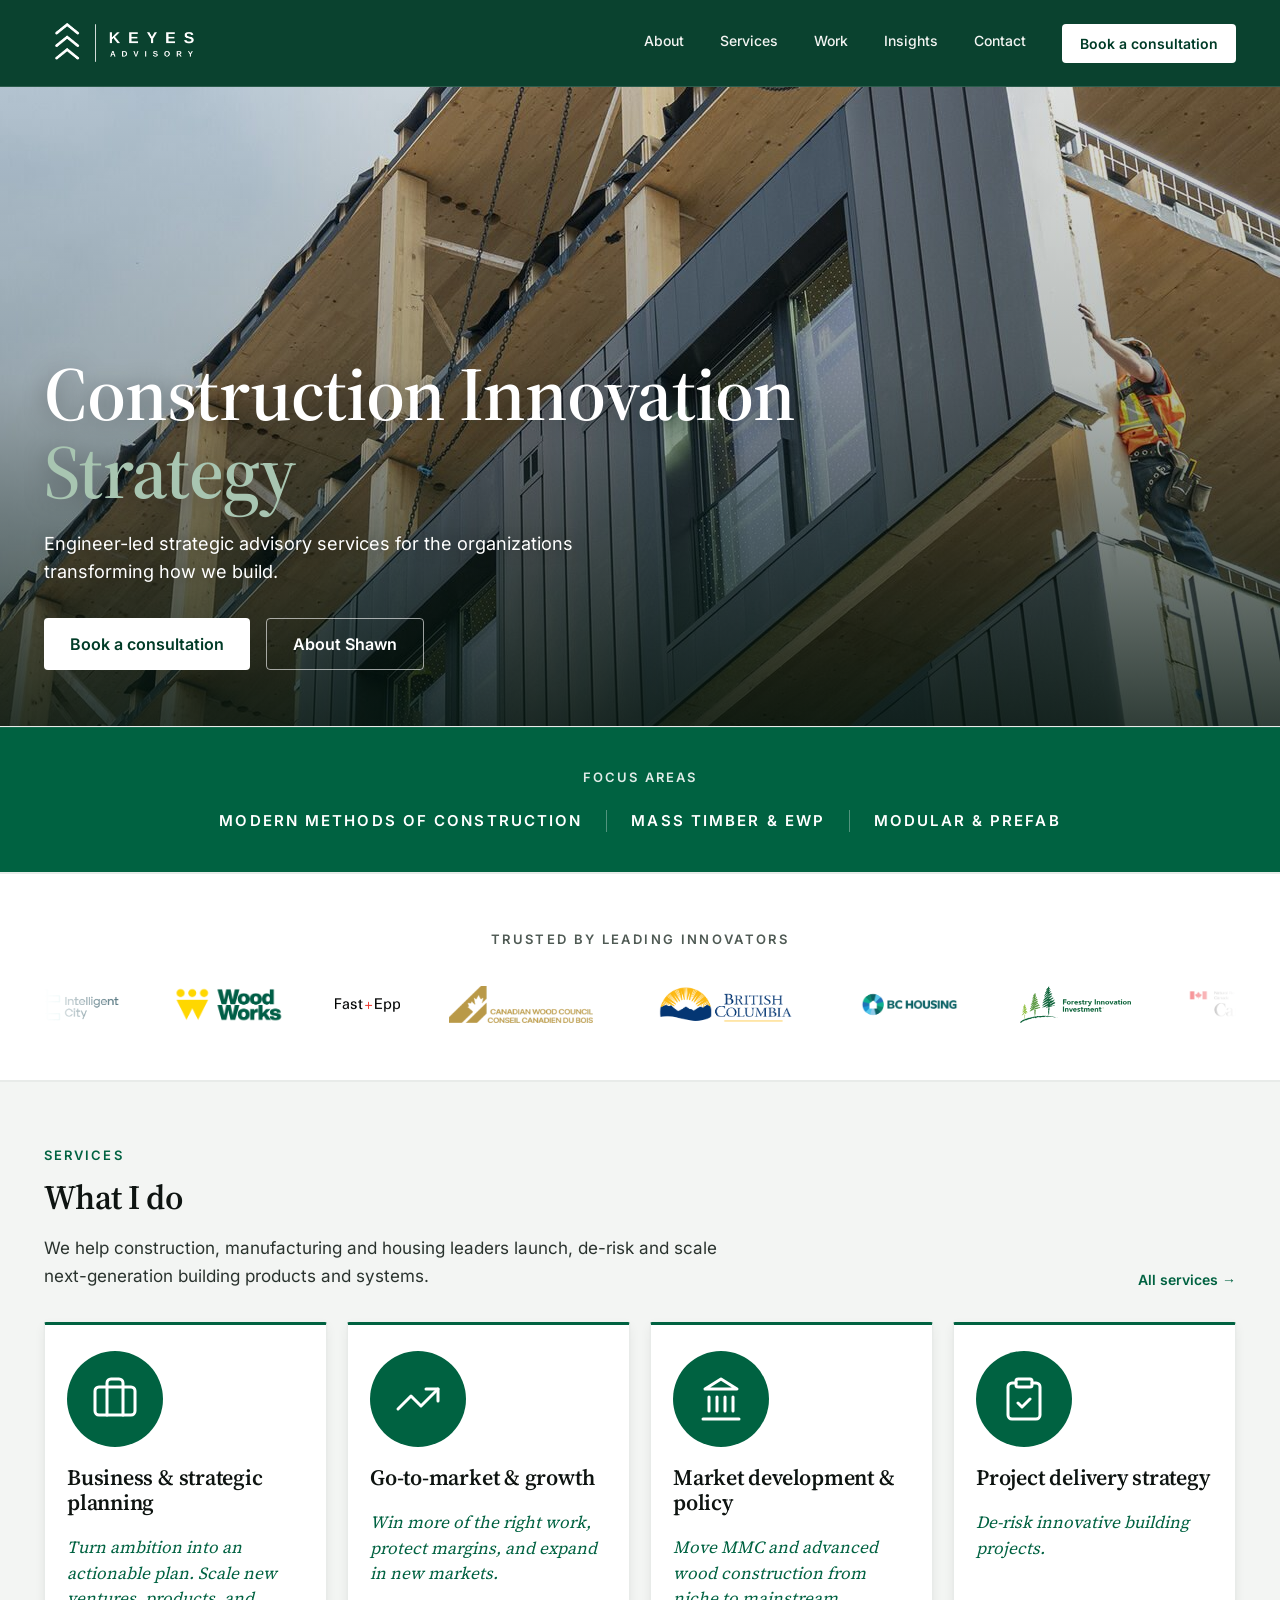
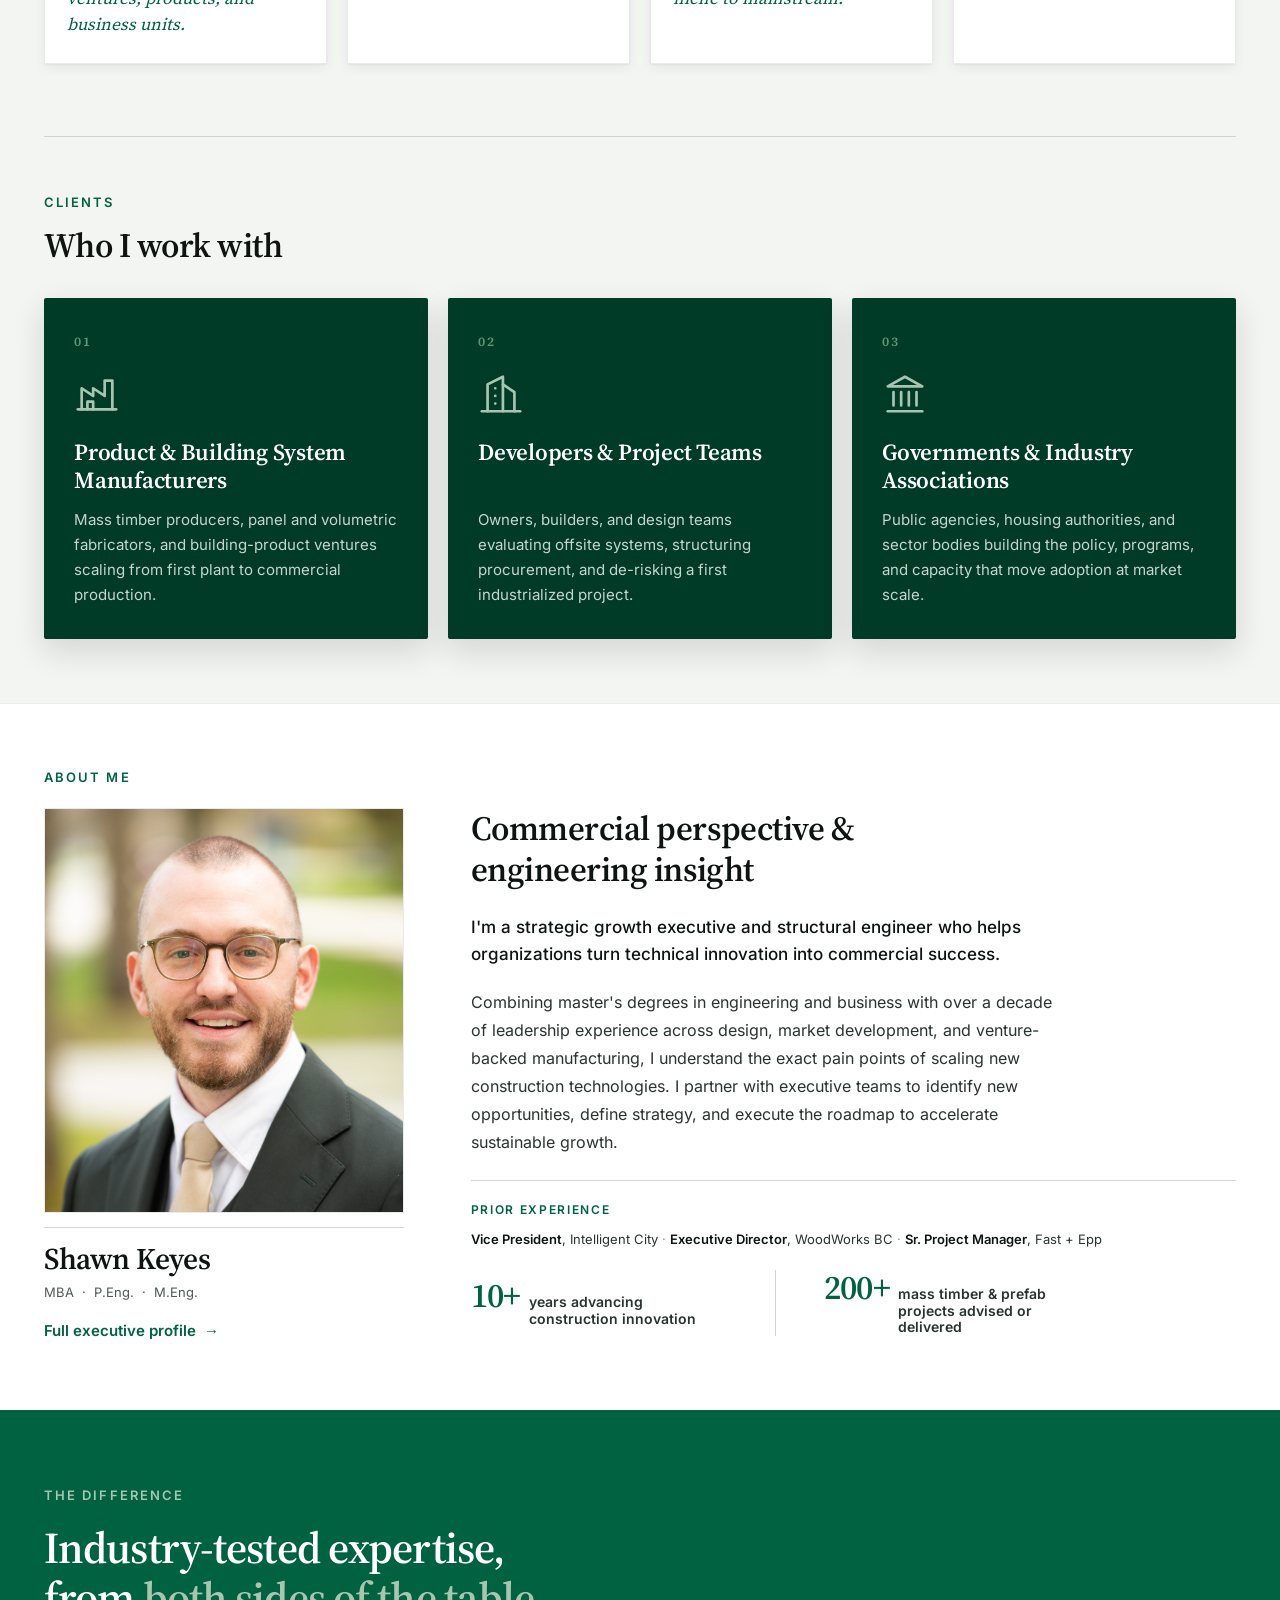
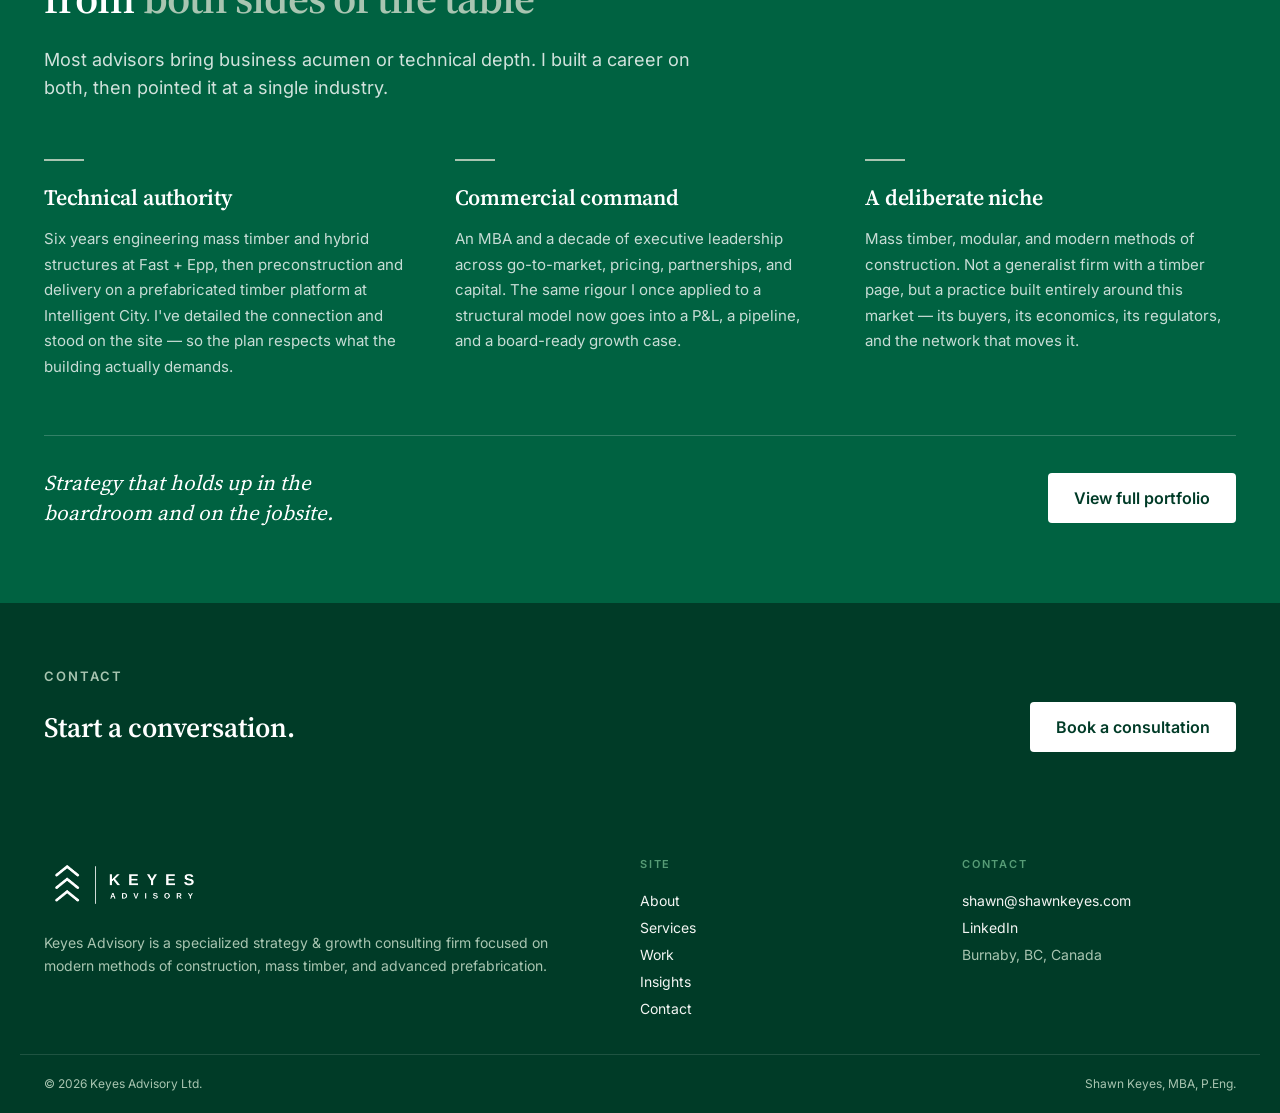
==== index.html @ 8bacc8fd "Rework site: new hero/services/edge sections, Insights, working forms Homepage - Hero: "Construction" ====
<!DOCTYPE html>
<html lang="en">
<head>
<meta charset="utf-8">
<title>Keyes Advisory</title>
<meta name="viewport" content="width=device-width, initial-scale=1">
<meta name="description" content="Engineer-led strategic advisory services for the organizations transforming how we build. Keyes Advisory specializes in modern methods of construction (MMC), mass timber, and modular &amp; prefab.">
<meta name="author" content="Shawn Keyes">
<meta name="keywords" content="Shawn Keyes, Keyes Advisory, construction innovation, mass timber, modern methods of construction, industrialized construction, prefabrication, engineer, commercial executive, chief commercial officer, consulting, go-to-market strategy">
<link rel="canonical" href="https://shawnkeyes.com/">
<meta name="robots" content="index,follow">
<meta name="theme-color" content="#003b27">
<meta property="og:type" content="website">
<meta property="og:site_name" content="Keyes Advisory">
<meta property="og:locale" content="en_CA">
<meta property="og:url" content="https://shawnkeyes.com/">
<meta property="og:title" content="Keyes Advisory — Construction Innovation Strategy">
<meta property="og:description" content="Engineer-led strategic advisory services for the organizations transforming how we build.">
<meta property="og:image" content="https://shawnkeyes.com/assets/og-cover.png">
<meta property="og:image:width" content="1200">
<meta property="og:image:height" content="630">
<meta property="og:image:alt" content="Keyes Advisory — Construction Innovation Strategy">
<meta name="twitter:card" content="summary_large_image">
<meta name="twitter:title" content="Keyes Advisory — Construction Innovation Strategy">
<meta name="twitter:description" content="Engineer-led strategic advisory services for the organizations transforming how we build.">
<meta name="twitter:image" content="https://shawnkeyes.com/assets/og-cover.png">
<link rel="icon" type="image/svg+xml" href="assets/favicon.svg">
<link rel="icon" type="image/png" href="assets/favicon-app-icon.png">
<link rel="apple-touch-icon" href="assets/favicon-app-icon.png">
<link rel="preload" href="assets/fonts/Inter-400.woff2" as="font" type="font/woff2" crossorigin>
<link rel="preload" href="assets/fonts/SourceSerif4-600.woff2" as="font" type="font/woff2" crossorigin>
<link rel="stylesheet" href="css/tokens.css">
<link rel="stylesheet" href="css/site.css">
<link rel="stylesheet" href="css/pages.css">
<script defer data-domain="shawnkeyes.com" src="https://plausible.io/js/script.js"></script>
<script type="application/ld+json">
{"@context":"https://schema.org","@graph":[{"@type":"WebSite","@id":"https://shawnkeyes.com/#website","url":"https://shawnkeyes.com/","name":"Keyes Advisory","alternateName":"Shawn Keyes — Keyes Advisory","inLanguage":"en-CA","publisher":{"@id":"https://shawnkeyes.com/#business"}},{"@type":"ProfessionalService","@id":"https://shawnkeyes.com/#business","name":"Keyes Advisory","legalName":"Keyes Advisory Ltd.","url":"https://shawnkeyes.com/","email":"shawn@shawnkeyes.com","telephone":"+1-604-834-8761","image":"https://shawnkeyes.com/assets/og-cover.png","logo":"https://shawnkeyes.com/assets/logo-horizontal.png","description":"Strategy and growth consulting for construction innovators, with a focus on modern methods of construction, mass timber, and advanced prefabrication.","slogan":"Construction Innovation Strategy","areaServed":["Canada","United States"],"knowsAbout":["Construction Innovation","Mass Timber","Modern Methods of Construction","Industrialized Construction","Prefabrication","Commercial Strategy","Go-to-Market Strategy","Market Development","Project Delivery Strategy"],"keywords":"construction innovation, mass timber, modern methods of construction, industrialized construction, prefabrication, engineer, commercial executive, chief commercial officer, consulting, strategy consulting","address":{"@type":"PostalAddress","addressLocality":"Burnaby","addressRegion":"BC","addressCountry":"CA"},"founder":{"@id":"https://shawnkeyes.com/#shawn-keyes"},"sameAs":["https://www.linkedin.com/in/shawn-keyes/"]},{"@type":"Person","@id":"https://shawnkeyes.com/#shawn-keyes","name":"Shawn Keyes","alternateName":"Shawn Keyes, P.Eng.","jobTitle":["Founder & Principal","Commercial Executive","Chief Commercial Officer","Structural Engineer","Strategy Consultant"],"honorificSuffix":"MBA, P.Eng.","description":"Shawn Keyes is a strategic growth executive, structural engineer, and consultant specializing in construction innovation, mass timber, modern methods of construction, industrialized construction, and prefabrication.","url":"https://shawnkeyes.com/about.html","image":"https://shawnkeyes.com/assets/og-cover.png","worksFor":{"@id":"https://shawnkeyes.com/#business"},"knowsAbout":["Construction Innovation","Mass Timber","Modern Methods of Construction","Industrialized Construction","Prefabrication","Commercial Strategy","Structural Engineering"],"alumniOf":[{"@type":"CollegeOrUniversity","name":"UBC Sauder School of Business"},{"@type":"CollegeOrUniversity","name":"Carleton University"},{"@type":"CollegeOrUniversity","name":"Western University"}],"sameAs":["https://www.linkedin.com/in/shawn-keyes/"]}]}
</script>
</head>
<body>

<header class="site-nav" data-theme="deep-forest" data-logo-size="large">
  <div class="site-nav__inner">
    <a class="site-nav__logo-link" href="/" aria-label="Keyes Advisory — home">
      <img class="site-nav__logo" src="assets/logo-horizontal-white.png" alt="Keyes Advisory" width="1400" height="440">
    </a>
    <button class="site-nav__toggle" type="button" aria-label="Open menu" aria-expanded="false" aria-controls="site-menu">
      <span></span><span></span><span></span>
    </button>
    <nav class="site-nav__links" id="site-menu" aria-label="Primary">
      <a class="site-nav__link" href="about.html">About</a>
      <a class="site-nav__link" href="services.html">Services</a>
      <a class="site-nav__link" href="portfolio.html">Work</a>
      <a class="site-nav__link" href="insights.html">Insights</a>
      <a class="site-nav__link" href="contact.html">Contact</a>
      <a class="site-nav__cta" href="mailto:shawn@shawnkeyes.com?subject=Intro%20call">Book a consultation</a>
    </nav>
  </div>
</header>

<main id="top">

  <!-- Hero -->
  <section class="img-hero img-hero--home" aria-label="Introduction">
    <img class="img-hero__img" src="assets/photos/p-halsa-lift.jpg" alt="Prefabricated mass timber panel craned into place at Hälsa, Toronto">
    <div class="img-hero__scrim"></div>
    <div class="img-hero__inner">
      <h1 class="img-hero__title">Construction Innovation <span class="accent">Strategy</span></h1>
      <p class="img-hero__lede home-hero__lede">Engineer-led strategic advisory services for the organizations transforming how we build.</p>
      <div class="img-hero__actions">
        <a class="btn btn--white" href="mailto:shawn@shawnkeyes.com?subject=Intro%20call">Book a consultation</a>
        <a class="btn btn--outline-light" href="about.html">About Shawn</a>
      </div>
    </div>
  </section>

  <!-- Focus areas -->
  <section class="focus" aria-label="Focus areas">
    <div class="focus__inner">
      <div class="focus__label">Focus Areas</div>
      <div class="focus__list">
        <span class="focus__item">Modern methods of construction</span>
        <span class="focus__item">Mass timber &amp; EWP</span>
        <span class="focus__item">Modular &amp; prefab</span>
      </div>
    </div>
  </section>

  <!-- Trusted by -->
  <section class="trusted">
    <div class="wrap" style="padding-top:56px;padding-bottom:56px;">
      <div class="trusted__label">Trusted by leading innovators</div>
      <div class="trusted-mask">
        <div class="trusted-track" id="trusted-track"></div>
      </div>
    </div>
  </section>

  <!-- Services -->
  <section id="services" class="svc-teaser section-bordered">
    <div class="wrap" style="padding-top:64px;padding-bottom:64px;">
      <div class="svc-head">
        <div style="flex:1 1 auto;">
          <span class="eyebrow">Services</span>
          <h2 class="svc-head__h2">What I do</h2>
          <p class="svc-head__lede">We help construction, manufacturing and housing leaders launch, de-risk and scale next-generation building products and systems.</p>
        </div>
        <a class="arrow-link" href="services.html" style="flex:0 0 auto;white-space:nowrap;">All services →</a>
      </div>
      <div class="svc-grid">
        <a class="svc-card" href="services.html">
          <div>
            <div class="svc-card__icon"><svg viewBox="0 0 24 24" fill="none" stroke="currentColor" stroke-width="1.5" stroke-linecap="round" stroke-linejoin="round"><path d="M16 20V4a2 2 0 0 0-2-2h-4a2 2 0 0 0-2 2v16"></path><rect width="20" height="14" x="2" y="6" rx="2"></rect></svg></div>
            <h3 class="svc-card__title">Business &amp; strategic planning</h3>
          </div>
          <p class="svc-card__tag">Turn ambition into an actionable plan. Scale new ventures, products, and business units.</p>
        </a>
        <a class="svc-card" href="services.html">
          <div>
            <div class="svc-card__icon"><svg viewBox="0 0 24 24" fill="none" stroke="currentColor" stroke-width="1.5" stroke-linecap="round" stroke-linejoin="round"><polyline points="22 7 13.5 15.5 8.5 10.5 2 17"></polyline><polyline points="16 7 22 7 22 13"></polyline></svg></div>
            <h3 class="svc-card__title">Go-to-market &amp; growth</h3>
          </div>
          <p class="svc-card__tag">Win more of the right work, protect margins, and expand in new markets.</p>
        </a>
        <a class="svc-card" href="services.html">
          <div>
            <div class="svc-card__icon"><svg viewBox="0 0 24 24" fill="none" stroke="currentColor" stroke-width="1.5" stroke-linecap="round" stroke-linejoin="round"><line x1="3" y1="22" x2="21" y2="22"></line><line x1="6" y1="18" x2="6" y2="11"></line><line x1="10" y1="18" x2="10" y2="11"></line><line x1="14" y1="18" x2="14" y2="11"></line><line x1="18" y1="18" x2="18" y2="11"></line><polygon points="12 2 20 7 4 7"></polygon></svg></div>
            <h3 class="svc-card__title">Market development &amp; policy</h3>
          </div>
          <p class="svc-card__tag">Move MMC and advanced wood construction from niche to mainstream.</p>
        </a>
        <a class="svc-card" href="services.html">
          <div>
            <div class="svc-card__icon"><svg viewBox="0 0 24 24" fill="none" stroke="currentColor" stroke-width="1.5" stroke-linecap="round" stroke-linejoin="round"><rect x="8" y="2" width="8" height="4" rx="1"></rect><path d="M16 4h2a2 2 0 0 1 2 2v14a2 2 0 0 1-2 2H6a2 2 0 0 1-2-2V6a2 2 0 0 1 2-2h2"></path><path d="m9 14 2 2 4-4"></path></svg></div>
            <h3 class="svc-card__title">Project delivery strategy</h3>
          </div>
          <p class="svc-card__tag">De-risk innovative building projects.</p>
        </a>
      </div>

      <!-- Who I work with -->
      <div class="audience">
        <div class="audience__head">
          <span class="eyebrow">Clients</span>
          <h2 class="svc-head__h2">Who I work with</h2>
        </div>
        <div class="audience__grid">
          <article class="aud-card">
            <span class="aud-card__num">01</span>
            <div class="aud-card__icon"><svg viewBox="0 0 24 24" fill="none" stroke="currentColor" stroke-width="1.4" stroke-linecap="round" stroke-linejoin="round"><path d="M2 20h20"></path><path d="M4 20V9l6 4V9l6 4V5h4v15"></path><path d="M7 20v-4h3v4"></path></svg></div>
            <h3 class="aud-card__title">Product &amp; Building System Manufacturers</h3>
            <p class="aud-card__body">Mass timber producers, panel and volumetric fabricators, and building-product ventures scaling from first plant to commercial production.</p>
          </article>
          <article class="aud-card">
            <span class="aud-card__num">02</span>
            <div class="aud-card__icon"><svg viewBox="0 0 24 24" fill="none" stroke="currentColor" stroke-width="1.4" stroke-linecap="round" stroke-linejoin="round"><path d="M2 21h20"></path><path d="M5 21V7l8-4v18"></path><path d="M19 21V11l-6-4"></path><path d="M9 9h.01M9 13h.01M9 17h.01"></path></svg></div>
            <h3 class="aud-card__title">Developers &amp; Project Teams</h3>
            <p class="aud-card__body">Owners, builders, and design teams evaluating offsite systems, structuring procurement, and de-risking a first industrialized project.</p>
          </article>
          <article class="aud-card">
            <span class="aud-card__num">03</span>
            <div class="aud-card__icon"><svg viewBox="0 0 24 24" fill="none" stroke="currentColor" stroke-width="1.4" stroke-linecap="round" stroke-linejoin="round"><path d="M3 21h18"></path><path d="m12 3 9 5H3l9-5Z"></path><path d="M6 11v7M10 11v7M14 11v7M18 11v7"></path></svg></div>
            <h3 class="aud-card__title">Governments &amp; Industry Associations</h3>
            <p class="aud-card__body">Public agencies, housing authorities, and sector bodies building the policy, programs, and capacity that move adoption at market scale.</p>
          </article>
        </div>
      </div>
    </div>
  </section>

  <!-- About me -->
  <section id="about" class="home-about">
    <div class="wrap" style="padding-top:64px;padding-bottom:64px;">
      <span class="eyebrow" style="margin-bottom:20px;">About me</span>
      <div class="home-about__grid">
        <div>
          <figure class="portrait-card">
            <img src="assets/photos/headshot.jpg" alt="Shawn Keyes, Founder and Principal of Keyes Advisory">
          </figure>
          <div class="portrait-meta">
            <div class="portrait-meta__name">Shawn Keyes</div>
            <div class="portrait-meta__creds">MBA &nbsp;·&nbsp; P.Eng. &nbsp;·&nbsp; M.Eng.</div>
          </div>
          <a class="link-underline link-underline--dsk" href="about.html">Full executive profile <span aria-hidden="true">→</span></a>
        </div>
        <div>
          <h3 class="home-about__h3">Commercial perspective &amp; engineering insight</h3>
          <p class="home-about__lead">I'm a strategic growth executive and structural engineer who helps organizations turn technical innovation into commercial success.</p>
          <p class="home-about__body">Combining master's degrees in engineering and business with over a decade of leadership experience across design, market development, and venture-backed manufacturing, I understand the exact pain points of scaling new construction technologies. I partner with executive teams to identify new opportunities, define strategy, and execute the roadmap to accelerate sustainable growth.</p>
          <div class="prior-exp">
            <span class="prior-exp__label">Prior experience</span>
            <span class="prior-exp__roles"><span class="role-item"><strong>Vice President</strong>, Intelligent City</span><span class="prior-exp__sep">&nbsp;·&nbsp;</span><span class="role-item"><strong>Executive Director</strong>, WoodWorks BC</span><span class="prior-exp__sep">&nbsp;·&nbsp;</span><span class="role-item"><strong>Sr. Project Manager</strong>, Fast + Epp</span></span>
          </div>
          <div class="stat-row">
            <div class="stat">
              <span class="stat__num">10+</span>
              <span class="stat__label">years advancing construction innovation</span>
            </div>
            <div class="stat stat--divided">
              <span class="stat__num">200+</span>
              <span class="stat__label">mass timber &amp; prefab projects advised or delivered</span>
            </div>
          </div>
        </div>
      </div>
      <a class="link-underline link-underline--mob" href="about.html">Full executive profile <span aria-hidden="true">→</span></a>
    </div>
  </section>

  <!-- The edge -->
  <section id="edge" class="edge" aria-label="Why Keyes Advisory">
    <div class="wrap" style="padding-top:76px;padding-bottom:76px;">
      <div class="edge__head">
        <span class="eyebrow eyebrow--onDark">The difference</span>
        <h2 class="edge__h2">Industry-tested expertise,<br>from <span class="accent">both sides of the table</span></h2>
        <p class="edge__lede">Most advisors bring business acumen or technical depth. I built a career on both, then pointed it at a single industry.</p>
      </div>
      <div class="edge__grid">
        <article class="edge-item">
          <span class="edge-item__rule" aria-hidden="true"></span>
          <h3 class="edge-item__title">Technical authority</h3>
          <p class="edge-item__body">Six years engineering mass timber and hybrid structures at Fast + Epp, then preconstruction and delivery on a prefabricated timber platform at Intelligent City. I've detailed the connection and stood on the site — so the plan respects what the building actually demands.</p>
        </article>
        <article class="edge-item">
          <span class="edge-item__rule" aria-hidden="true"></span>
          <h3 class="edge-item__title">Commercial command</h3>
          <p class="edge-item__body">An MBA and a decade of executive leadership across go-to-market, pricing, partnerships, and capital. The same rigour I once applied to a structural model now goes into a P&amp;L, a pipeline, and a board-ready growth case.</p>
        </article>
        <article class="edge-item">
          <span class="edge-item__rule" aria-hidden="true"></span>
          <h3 class="edge-item__title">A deliberate niche</h3>
          <p class="edge-item__body">Mass timber, modular, and modern methods of construction. Not a generalist firm with a timber page, but a practice built entirely around this market — its buyers, its economics, its regulators, and the network that moves it.</p>
        </article>
      </div>
      <div class="edge__foot">
        <p class="edge__kicker">Strategy that holds up in the boardroom and on the jobsite.</p>
        <a class="btn btn--white" href="portfolio.html">View full portfolio</a>
      </div>
    </div>
  </section>

  <!-- Contact CTA -->
  <section class="cta-band cta-band--deep" aria-label="Contact">
    <div class="cta-band__inner">
      <span class="cta-band__eyebrow">Contact</span>
      <div class="cta-band__row">
        <h2 class="cta-band__h2">Start a conversation.</h2>
        <div class="cta-band__actions">
          <a class="btn btn--white" href="mailto:shawn@shawnkeyes.com?subject=Intro%20call">Book a consultation</a>
        </div>
      </div>
    </div>
  </section>
</main>

<footer class="site-footer" data-theme="deep-forest">
  <div class="site-footer__main">
    <div>
      <img class="site-footer__logo" src="assets/logo-horizontal-white.png" alt="Keyes Advisory" width="1400" height="440">
      <p class="site-footer__blurb">Keyes Advisory is a specialized strategy &amp; growth consulting firm focused on modern methods of construction, mass timber, and advanced prefabrication.</p>
    </div>
    <div>
      <span class="site-footer__heading">Site</span>
      <ul class="site-footer__list">
        <li><a href="about.html">About</a></li>
        <li><a href="services.html">Services</a></li>
        <li><a href="portfolio.html">Work</a></li>
        <li><a href="insights.html">Insights</a></li>
        <li><a href="contact.html">Contact</a></li>
      </ul>
    </div>
    <div>
      <a class="site-footer__heading" href="contact.html">Contact</a>
      <ul class="site-footer__list">
        <li><a href="mailto:shawn@shawnkeyes.com">shawn@shawnkeyes.com</a></li>
        <li><a href="https://www.linkedin.com/in/shawn-keyes/" target="_blank" rel="noopener">LinkedIn</a></li>
        <li class="is-muted">Burnaby, BC, Canada</li>
      </ul>
    </div>
  </div>
  <div class="site-footer__bottom">
    <span>&copy; 2026 Keyes Advisory Ltd.</span>
    <span>Shawn Keyes, MBA, P.Eng.</span>
  </div>
</footer>

<script src="js/nav-toggle.js"></script>
<script src="js/home-marquee.js"></script>
</body>
</html>
---- css/tokens.css ----
/* ============================================================
   Keyes Advisory — design tokens
   Ported from the Claude Design export (_ds/colors_and_type.css).
   ============================================================ */

/* Self-hosted fonts — no third-party request, no render-blocking @import.
   Brand spec: Display = Sentinel (licensed), Body = Inter.
   Substitution: Sentinel -> Source Serif 4. Swap in licensed Sentinel for production. */
@font-face { font-family:'Inter'; font-style:normal; font-weight:400; font-display:swap; src:url('../assets/fonts/Inter-400.woff2') format('woff2'); }
@font-face { font-family:'Inter'; font-style:normal; font-weight:500; font-display:swap; src:url('../assets/fonts/Inter-500.woff2') format('woff2'); }
@font-face { font-family:'Inter'; font-style:normal; font-weight:600; font-display:swap; src:url('../assets/fonts/Inter-600.woff2') format('woff2'); }
@font-face { font-family:'Inter'; font-style:normal; font-weight:700; font-display:swap; src:url('../assets/fonts/Inter-700.woff2') format('woff2'); }
@font-face { font-family:'Source Serif 4'; font-style:normal; font-weight:400; font-display:swap; src:url('../assets/fonts/SourceSerif4-400.woff2') format('woff2'); }
@font-face { font-family:'Source Serif 4'; font-style:normal; font-weight:600; font-display:swap; src:url('../assets/fonts/SourceSerif4-600.woff2') format('woff2'); }

:root {
  /* Color — forest scale */
  --forest-900: #003b27;
  --forest-700: #006241;
  --forest-500: #146f4d;
  --forest-400: #569c76;
  --forest-300: #a8c5b1;
  --forest-200: #e6f0ea;
  --forest-100: #f3f5f3;

  /* Color — neutrals */
  --ink-900: #0e1411;
  --ink-700: #2a332e;
  --ink-500: #4f5a54;
  --ink-300: #8b958f;
  --ink-200: #cfd5d1;
  --ink-100: #e8ebe9;
  --paper: #ffffff;
  --paper-warm: #fbfaf6;

  /* Color — semantic */
  --fg-1: var(--ink-900);
  --fg-2: var(--ink-700);
  --fg-3: var(--ink-500);
  --bg-1: var(--paper);
  --bg-2: var(--paper-warm);

  /* Type — families
     Brand spec: Display = Sentinel (licensed), Body = Inter.
     Substitution: Sentinel -> Source Serif 4 (Google Fonts). Swap in the
     licensed Sentinel webfont for production if/when it's available. */
  --font-display: 'Source Serif 4', 'Sentinel', 'Georgia', 'Times New Roman', serif;
  --font-body: 'Inter', 'Helvetica Neue', 'Arial', system-ui, sans-serif;

  /* Motion */
  --dur-1: 160ms;
  --dur-3: 480ms;
  --ease: cubic-bezier(0.2, 0.7, 0.2, 1);

  /* Layout */
  --max-w: 1240px;
}

*, *::before, *::after { box-sizing: border-box; }

html { -webkit-font-smoothing: antialiased; text-rendering: optimizeLegibility; }

body {
  margin: 0;
  font-family: var(--font-body);
  font-size: 17px;
  line-height: 1.5;
  color: var(--fg-1);
  background: var(--paper-warm);
}

a { color: var(--forest-700); }
a:hover { color: var(--forest-900); }

@keyframes fadeUp {
  from { opacity: 0; transform: translateY(10px); }
  to { opacity: 1; transform: translateY(0); }
}
---- css/site.css ----
/* ============================================================
   Keyes Advisory — shared site chrome (nav + footer) and page styles
   ============================================================ */

/* ---------- Nav ---------- */
site-nav { display: block; }

.site-nav {
  position: sticky;
  top: 0;
  z-index: 50;
  background: var(--nav-bg);
  backdrop-filter: blur(8px);
  border-bottom: 1px solid var(--nav-border);
}

.site-nav__inner {
  max-width: var(--max-w);
  margin: 0 auto;
  padding: 14px 24px;
  display: flex;
  align-items: center;
  justify-content: space-between;
  gap: 24px;
}

.site-nav__logo-link { display: flex; align-items: center; text-decoration: none; }
.site-nav__logo { height: var(--nav-logo-h); width: auto; display: block; }

.site-nav__links { display: flex; align-items: center; gap: 36px; }

/* Hamburger toggle — hidden on desktop, shown on narrow viewports */
.site-nav__toggle {
  display: none;
  flex-direction: column;
  justify-content: center;
  gap: 5px;
  width: 44px;
  height: 44px;
  padding: 10px;
  background: transparent;
  border: 1px solid var(--nav-border);
  border-radius: 6px;
  cursor: pointer;
}
.site-nav__toggle span {
  display: block;
  height: 2px;
  width: 100%;
  background: var(--nav-link-active);
  transition: transform var(--dur-1) var(--ease), opacity var(--dur-1) var(--ease);
}
.site-nav__toggle[aria-expanded="true"] span:nth-child(1) { transform: translateY(7px) rotate(45deg); }
.site-nav__toggle[aria-expanded="true"] span:nth-child(2) { opacity: 0; }
.site-nav__toggle[aria-expanded="true"] span:nth-child(3) { transform: translateY(-7px) rotate(-45deg); }

.site-nav__link {
  font-family: var(--font-body);
  font-size: 14px;
  font-weight: 500;
  text-decoration: none;
  padding-bottom: 4px;
  border-bottom: 2px solid transparent;
  color: var(--nav-link-idle);
  transition: color var(--dur-1) var(--ease);
}
.site-nav__link:hover { color: var(--nav-hover); }
.site-nav__link--active {
  color: var(--nav-link-active);
  border-bottom-color: var(--nav-link-active);
}

.site-nav__cta {
  font-family: var(--font-body);
  font-size: 14px;
  font-weight: 600;
  text-decoration: none;
  white-space: nowrap;
  padding: 9px 18px;
  border-radius: 4px;
  color: var(--nav-btn-ink);
  background: var(--nav-btn-bg);
  transition: opacity var(--dur-1) var(--ease);
}
.site-nav__cta:hover { opacity: 0.88; }

@media (max-width: 860px) {
  .site-nav__toggle { display: flex; }
  .site-nav__links {
    display: none;
    position: absolute;
    left: 0;
    right: 0;
    top: 100%;
    flex-direction: column;
    align-items: stretch;
    gap: 0;
    padding: 8px 16px 16px;
    background: var(--nav-bg);
    backdrop-filter: blur(8px);
    border-bottom: 1px solid var(--nav-border);
  }
  .site-nav__links.is-open { display: flex; }
  .site-nav__link {
    padding: 12px 8px;
    border-bottom: 1px solid var(--nav-border);
  }
  .site-nav__link--active { border-bottom-color: var(--nav-border); }
  .site-nav__cta { margin-top: 14px; text-align: center; padding: 12px 18px; }
}

/* Theme variants */
.site-nav[data-theme="cream"] {
  --nav-bg: rgba(251, 250, 246, 0.94);
  --nav-border: var(--ink-100);
  --nav-link-idle: var(--ink-700);
  --nav-link-active: var(--forest-700);
  --nav-hover: var(--forest-700);
  --nav-btn-bg: var(--forest-700);
  --nav-btn-ink: #ffffff;
}
.site-nav[data-theme="mint"] {
  --nav-bg: rgba(230, 240, 234, 0.95);
  --nav-border: var(--forest-100);
  --nav-link-idle: var(--ink-700);
  --nav-link-active: var(--forest-700);
  --nav-hover: var(--forest-700);
  --nav-btn-bg: var(--forest-700);
  --nav-btn-ink: #ffffff;
}
.site-nav[data-theme="forest"] {
  --nav-bg: rgba(0, 98, 65, 0.96);
  --nav-border: rgba(255, 255, 255, 0.16);
  --nav-link-idle: var(--forest-100);
  --nav-link-active: #ffffff;
  --nav-hover: #ffffff;
  --nav-btn-bg: #ffffff;
  --nav-btn-ink: var(--forest-900);
}
.site-nav[data-theme="deep-forest"] {
  --nav-bg: rgba(0, 59, 39, 0.96);
  --nav-border: rgba(255, 255, 255, 0.14);
  --nav-link-idle: var(--forest-100);
  --nav-link-active: #ffffff;
  --nav-hover: #ffffff;
  --nav-btn-bg: #ffffff;
  --nav-btn-ink: var(--forest-900);
}

.site-nav[data-logo-size="small"] { --nav-logo-h: 38px; }
.site-nav[data-logo-size="medium"] { --nav-logo-h: 46px; }
.site-nav[data-logo-size="large"] { --nav-logo-h: 58px; }

/* ---------- Footer ---------- */
site-footer { display: block; }

.site-footer { background: var(--footer-bg); }

.site-footer__partners-wrap { max-width: var(--max-w); margin: 0 auto; padding: 56px 24px 0; }
.site-footer__partners-label {
  display: block;
  font-family: var(--font-body);
  font-size: 12px;
  font-weight: 600;
  letter-spacing: 0.16em;
  text-transform: uppercase;
  color: var(--footer-label);
  text-align: center;
  margin-bottom: 24px;
}
.site-footer__partners {
  display: flex;
  flex-wrap: wrap;
  justify-content: center;
  align-items: center;
  gap: 20px 32px;
  padding-bottom: 40px;
  border-bottom: 1px solid var(--footer-rule);
}
.site-footer__partner {
  background: #fff;
  border-radius: 4px;
  padding: 10px 18px;
  display: flex;
  align-items: center;
}
.site-footer__partner img { height: 24px; width: auto; max-width: 96px; object-fit: contain; display: block; }

.site-footer__main {
  max-width: var(--max-w);
  margin: 0 auto;
  padding: 40px 24px 32px;
  display: grid;
  grid-template-columns: 2fr 1fr 1fr;
  gap: 48px;
}
.site-footer__logo { height: 58px; width: auto; display: block; }
.site-footer__blurb {
  color: var(--footer-muted);
  font-family: var(--font-body);
  font-size: 14px;
  line-height: 1.6;
  margin-top: 18px;
  max-width: 58ch;
}
.site-footer__heading {
  display: block;
  font-family: var(--font-body);
  font-size: 11px;
  font-weight: 600;
  letter-spacing: 0.16em;
  text-transform: uppercase;
  color: var(--footer-label);
  text-decoration: none;
  margin-bottom: 14px;
}
.site-footer__list { list-style: none; margin: 0; padding: 0; }
.site-footer__list li { padding: 3px 0; font-size: 14px; }
.site-footer__list a { color: var(--footer-link); text-decoration: none; }
.site-footer__list li.is-muted { color: var(--footer-muted); }

.site-footer__bottom {
  max-width: var(--max-w);
  margin: 0 auto;
  padding: 20px 24px;
  border-top: 1px solid var(--footer-rule);
  display: flex;
  justify-content: space-between;
  gap: 24px;
  font-size: 12px;
  color: var(--footer-muted);
  flex-wrap: wrap;
}

.site-footer[data-theme="cream"] {
  --footer-bg: var(--paper-warm);
  --footer-label: var(--ink-500);
  --footer-link: var(--ink-700);
  --footer-muted: var(--ink-500);
  --footer-rule: var(--ink-200);
}
.site-footer[data-theme="mint"] {
  --footer-bg: var(--forest-200);
  --footer-label: var(--ink-500);
  --footer-link: var(--ink-700);
  --footer-muted: var(--ink-500);
  --footer-rule: var(--ink-200);
}
.site-footer[data-theme="forest"] {
  --footer-bg: var(--forest-700);
  --footer-label: var(--forest-400);
  --footer-link: var(--forest-100);
  --footer-muted: var(--forest-300);
  --footer-rule: rgba(255, 255, 255, 0.12);
}
.site-footer[data-theme="deep-forest"] {
  --footer-bg: var(--forest-900);
  --footer-label: var(--forest-400);
  --footer-link: var(--forest-100);
  --footer-muted: var(--forest-300);
  --footer-rule: rgba(255, 255, 255, 0.12);
}

@media (max-width: 760px) {
  .site-footer__main { grid-template-columns: 1fr; gap: 32px; }
}

/* ---------- Contact page ---------- */
.contact-hero {
  position: relative;
  height: 360px;
  display: flex;
  align-items: flex-end;
  background: var(--forest-900);
  overflow: hidden;
}
@media (max-width: 620px) { .contact-hero { height: 200px; } }
.contact-hero__img {
  position: absolute;
  inset: 0;
  width: 100%;
  height: 100%;
  object-fit: cover;
  object-position: center;
  display: block;
}
.contact-hero__overlay {
  position: absolute;
  inset: 0;
  background: linear-gradient(180deg, rgba(4, 20, 13, 0.15) 0%, rgba(4, 20, 13, 0.32) 45%, rgba(4, 20, 13, 0.82) 100%);
}
.contact-hero__inner {
  position: relative;
  max-width: var(--max-w);
  margin: 0 auto;
  width: 100%;
  padding: 0 24px 56px;
}
.contact-hero__title {
  font-family: var(--font-display);
  font-size: clamp(46px, 6.2vw, 76px);
  font-weight: 600;
  line-height: 1.06;
  letter-spacing: -0.015em;
  color: #fff;
  margin: 0;
  text-shadow: 0 2px 24px rgba(0, 0, 0, 0.35);
}

.contact-details {
  background: var(--forest-700);
  --c-ink: #ffffff;
  --c-sub: #e6f0ea;
  --c-rule: rgba(255, 255, 255, 0.25);
  --c-input-bg: rgba(255, 255, 255, 0.08);
  --c-btn-bg: #ffffff;
  --c-btn-ink: var(--forest-900);
}
.contact-details__inner {
  max-width: var(--max-w);
  margin: 0 auto;
  padding: 64px 24px 60px;
  animation: fadeUp var(--dur-3) var(--ease) both;
}
.contact-grid {
  display: grid;
  grid-template-columns: 5fr 7fr;
  gap: 64px;
  align-items: start;
}
@media (max-width: 800px) {
  .contact-grid { grid-template-columns: 1fr; gap: 40px; }
}

.contact-info__title {
  font-family: var(--font-display);
  font-size: clamp(40px, 4.8vw, 58px);
  font-weight: 600;
  letter-spacing: -0.01em;
  color: var(--c-ink);
  margin: 0 0 28px;
}
.contact-address {
  display: flex;
  flex-direction: column;
  gap: 6px;
  max-width: 360px;
  font-family: var(--font-body);
  font-size: 15px;
}
.contact-address__org { font-weight: 600; color: var(--c-ink); }
.contact-address__line { color: var(--c-sub); }
.contact-address__line--first { margin-top: 6px; }

.contact-social { display: flex; gap: 12px; margin-top: 22px; }
.contact-social__link {
  display: inline-flex;
  align-items: center;
  justify-content: center;
  width: 40px;
  height: 40px;
  border-radius: 50%;
  border: 1.5px solid var(--c-rule);
  color: var(--c-ink);
  transition: opacity var(--dur-1) var(--ease);
}
.contact-social__link:hover { opacity: 0.7; }

.contact-form__label {
  font-family: var(--font-body);
  font-size: 14px;
  font-weight: 600;
  color: var(--c-ink);
  margin-bottom: 8px;
}
.contact-form__row {
  display: grid;
  grid-template-columns: 1fr 1fr;
  gap: 20px;
  margin-bottom: 18px;
}
.contact-form__field { margin-bottom: 18px; }
.contact-form__field--message { margin-bottom: 20px; }
.contact-form__field label,
.contact-form__row label {
  display: block;
  font-family: var(--font-body);
  font-size: 13px;
  color: var(--c-sub);
  margin-bottom: 6px;
}
.contact-form__field label .req,
.contact-form__row label .req { opacity: 0.7; }

.contact-form input,
.contact-form textarea {
  width: 100%;
  box-sizing: border-box;
  background: var(--c-input-bg);
  border: 1px solid var(--c-rule);
  border-radius: 2px;
  padding: 10px 14px;
  font-family: var(--font-body);
  font-size: 15px;
  color: var(--c-ink);
}
.contact-form textarea { resize: vertical; line-height: 1.5; }
.contact-form input:focus,
.contact-form textarea:focus {
  outline: none;
  border-color: var(--c-ink);
}

.contact-form__submit {
  display: inline-flex;
  align-items: center;
  font-family: var(--font-body);
  font-size: 15px;
  font-weight: 600;
  color: var(--c-btn-ink);
  background: var(--c-btn-bg);
  border: none;
  padding: 13px 30px;
  border-radius: 2px;
  cursor: pointer;
  transition: opacity var(--dur-1) var(--ease);
}
.contact-form__submit:hover { opacity: 0.88; }

/* Honeypot field — off-screen for bots, invisible and unfocusable for people. */
.contact-form__hp {
  position: absolute !important;
  left: -9999px;
  width: 1px;
  height: 1px;
  opacity: 0;
  pointer-events: none;
}

/* Inline form feedback (contact + insights subscribe) */
.form-status {
  margin: 14px 0 0;
  font-family: var(--font-body);
  font-size: 14px;
  line-height: 1.5;
  min-height: 1.2em;
}
.form-status:empty { margin: 0; min-height: 0; }
.form-status[data-state="ok"] { color: var(--forest-200); font-weight: 600; }
.form-status[data-state="error"] { color: #ffd7c9; font-weight: 600; }
.contact-form__submit[disabled] { opacity: 0.6; cursor: progress; }
---- css/pages.css ----
/* ============================================================
   Keyes Advisory — page content styles (Home / About / Services / Portfolio)
   Builds on tokens.css; chrome (nav/footer/contact) lives in site.css.
   ============================================================ */

.wrap { max-width: var(--max-w); margin: 0 auto; padding: 0 24px; }

/* ---------- Shared type / helpers ---------- */
/* Eyebrow / section label — single unified spec across the site (13px). */
.eyebrow {
  display: block;
  font-family: var(--font-body);
  font-size: 13px;
  font-weight: 600;
  letter-spacing: 0.16em;
  text-transform: uppercase;
  color: var(--forest-700);
}
.eyebrow--sm { font-size: 13px; }
.rule-eyebrow { display: flex; align-items: center; gap: 16px; }
.rule-eyebrow::before {
  content: "";
  flex: 0 0 auto;
  width: 30px;
  height: 2px;
  background: var(--forest-700);
}
.rule-eyebrow span {
  font-family: var(--font-body);
  font-size: 13px;
  font-weight: 600;
  letter-spacing: 0.16em;
  text-transform: uppercase;
  color: var(--forest-700);
}

h1, h2, h3 { margin: 0; }
.display { font-family: var(--font-display); font-weight: 600; letter-spacing: -0.015em; }

/* ---------- Buttons ---------- */
.btn {
  display: inline-flex;
  align-items: center;
  font-family: var(--font-body);
  font-size: 16px;
  font-weight: 600;
  text-decoration: none;
  padding: 13px 26px;
  border-radius: 4px;
  transition: background var(--dur-1) var(--ease), opacity var(--dur-1) var(--ease);
  white-space: nowrap;
  cursor: pointer;
}
.btn--forest { color: #fff; background: var(--forest-700); border: none; }
.btn--forest:hover { background: var(--forest-900); color: #fff; }
.btn--white { color: var(--forest-900); background: #fff; border: none; }
.btn--white:hover { background: var(--forest-200); color: var(--forest-900); }
.btn--outline-dark { color: var(--ink-900); background: transparent; border: 1.5px solid var(--ink-900); opacity: 0.9; }
.btn--outline-dark:hover { opacity: 1; color: var(--ink-900); }
.btn--outline-light { color: #fff; background: transparent; border: 1.5px solid rgba(255,255,255,0.6); }
.btn--outline-light:hover { background: rgba(255,255,255,0.12); color: #fff; }
.arrow-link {
  display: inline-block;
  font-family: var(--font-body);
  font-weight: 600;
  font-size: 14px;
  text-decoration: none;
  color: var(--forest-700);
}
.arrow-link:hover { color: var(--forest-900); }

/* ---------- Image hero (full-bleed) ---------- */
.img-hero {
  position: relative;
  min-height: 640px;
  display: flex;
  align-items: flex-end;
  background: var(--forest-900);
  border-bottom: 1px solid var(--ink-100);
  overflow: hidden;
}
.img-hero__img { position: absolute; inset: 0; width: 100%; height: 100%; object-fit: cover; display: block; }
.img-hero__scrim {
  position: absolute; inset: 0;
  background: linear-gradient(180deg, rgba(4,20,13,0.12) 0%, rgba(4,20,13,0.28) 45%, rgba(4,20,13,0.82) 100%);
}
.img-hero__inner {
  position: relative;
  max-width: var(--max-w);
  margin: 0 auto;
  width: 100%;
  padding: 120px 24px 56px;
  animation: fadeUp 560ms var(--ease) both;
}
.img-hero__title {
  font-family: var(--font-display);
  font-size: clamp(46px, 6.2vw, 76px);
  font-weight: 600;
  line-height: 1.02;
  letter-spacing: -0.015em;
  color: #fff;
  margin: 0 0 14px;
  max-width: 22ch;
  text-shadow: 0 2px 24px rgba(0,0,0,0.35);
}
.img-hero__title .accent { color: var(--forest-300); }
.img-hero__lede {
  font-size: 18px;
  line-height: 1.55;
  color: #fff;
  max-width: 58ch;
  margin: 20px 0 0;
  text-shadow: 0 1px 16px rgba(0,0,0,0.4);
}
.img-hero__actions { display: flex; gap: 16px; margin-top: 32px; flex-wrap: wrap; }

/* ---------- Section scaffolding ---------- */
.section { padding: 64px 0; }
.section--tight { padding: 48px 0; }
.section--roomy { padding: 72px 0; }
.section--white { background: #fff; }
.section--cream { background: var(--paper-warm); }
.section--band { background: var(--forest-100); }
.section-bordered { border-top: 1px solid var(--ink-100); border-bottom: 1px solid var(--ink-100); }

/* ---------- Home hero (full-bleed shares .img-hero) ---------- */
.home-hero__lede { max-width: 52ch; }

/* ---------- Focus areas strip ---------- */
.focus {
  background: var(--forest-700);
  border-top: 1px solid rgba(255,255,255,0.08);
  border-bottom: 1px solid var(--ink-100);
}
.focus__inner { max-width: var(--max-w); margin: 0 auto; padding: 40px 24px; }
.focus__label {
  text-align: center;
  margin-bottom: 22px;
  font-family: var(--font-body);
  font-size: 13px;
  font-weight: 600;
  letter-spacing: 0.16em;
  text-transform: uppercase;
  color: #fff;
  opacity: 0.88;
}
.focus__list {
  display: flex;
  flex-wrap: wrap;
  align-items: center;
  justify-content: center;
  gap: 12px 0;
}
.focus__item {
  font-family: var(--font-body);
  font-size: 15px;
  font-weight: 600;
  letter-spacing: 0.14em;
  text-transform: uppercase;
  color: #fff;
  padding: 0 24px;
}
.focus__item + .focus__item { border-left: 1px solid rgba(255,255,255,0.32); }

/* ---------- Home About (editorial classic) ---------- */
.home-about { background: #fff; }
.home-about__grid {
  display: grid;
  grid-template-columns: 4fr 8fr;
  gap: 44px;
  align-items: start;
}
.portrait-card { margin: 0; max-width: 360px; border: 1px solid var(--ink-100); }
.portrait-card img { width: 100%; aspect-ratio: 4/4.5; object-fit: cover; object-position: center 12%; display: block; }
.portrait-meta { max-width: 360px; margin-top: 14px; padding-top: 14px; border-top: 1px solid var(--ink-200); }
.portrait-meta__name { font-family: var(--font-display); font-size: 30px; font-weight: 700; color: var(--ink-900); letter-spacing: -0.015em; line-height: 1.1; }
.portrait-meta__creds { font-size: 13px; color: var(--ink-500); margin-top: 8px; }
.home-about__h3 {
  font-family: var(--font-display);
  font-size: clamp(28px, 3.6vw, 34px);
  font-weight: 600;
  line-height: 1.2;
  letter-spacing: -0.015em;
  color: var(--ink-900);
  margin: 0 0 24px;
  max-width: 26ch;
}
/* Lead and body share the same pixel measure so their right edges line up
   (matching ch values would differ because the lead uses a larger font). */
.home-about__lead { font-family: var(--font-body); font-size: 17px; line-height: 1.6; font-weight: 500; color: var(--ink-900); margin: 0; max-width: 600px; }
.home-about__body { font-size: 16px; line-height: 1.75; color: var(--ink-700); margin: 20px 0 0; max-width: 600px; }
.prior-exp { margin-top: 24px; padding-top: 20px; border-top: 1px solid var(--ink-200); display: flex; flex-direction: column; align-items: flex-start; gap: 10px; }
.prior-exp__label { font-family: var(--font-body); font-size: 12px; font-weight: 600; letter-spacing: 0.14em; text-transform: uppercase; color: var(--forest-700); }
.prior-exp__roles { font-family: var(--font-body); font-size: 13px; line-height: 1.6; color: var(--ink-700); }
.prior-exp__roles strong { color: var(--ink-900); font-weight: 600; }
.prior-exp__sep { color: var(--ink-300); }
.stat-row { margin-top: 20px; display: flex; flex-wrap: wrap; align-items: center; gap: 14px 48px; }
.stat { display: flex; align-items: baseline; gap: 8px; }
.stat--divided { padding-left: 48px; border-left: 1px solid var(--ink-200); }
.stat__num { font-family: var(--font-display); font-size: 34px; font-weight: 700; letter-spacing: -0.02em; line-height: 1; color: var(--forest-700); }
.stat__label { font-family: var(--font-body); font-size: 14px; font-weight: 600; color: var(--ink-700); max-width: 22ch; line-height: 1.2; }
.link-underline {
  display: inline-flex; align-items: center; gap: 8px; max-width: 360px; margin-top: 18px;
  font-family: var(--font-body); font-weight: 600; font-size: 15px; text-decoration: none;
  color: var(--forest-700); border-bottom: 1.5px solid transparent; padding-bottom: 2px;
  transition: border-color var(--dur-1) var(--ease), gap var(--dur-1) var(--ease);
}
.link-underline:hover { border-bottom-color: var(--forest-700); gap: 12px; color: var(--forest-700); }

/* ---------- Services teaser (Home) + service cards ---------- */
.svc-teaser { background: var(--forest-100); }
.svc-head { display: flex; align-items: flex-end; justify-content: space-between; gap: 32px; flex-wrap: wrap; margin-bottom: 32px; }
.svc-head__h2 { font-family: var(--font-display); font-size: clamp(28px, 3.6vw, 34px); font-weight: 600; line-height: 1.2; letter-spacing: -0.015em; color: var(--ink-900); margin: 12px 0 0; max-width: 26ch; }
.svc-head__h2 .accent, .accent-forest { color: var(--forest-700); }
.svc-head__note { display: inline-flex; align-items: center; gap: 12px; margin-top: 16px; }
.svc-head__note .bar { width: 26px; height: 2px; background: var(--forest-700); flex: 0 0 auto; }
.svc-head__note em { font-family: var(--font-display); font-style: italic; font-size: 17px; line-height: 1.4; color: var(--forest-700); }
.svc-head__note em b { font-style: normal; font-weight: 700; }

.svc-grid { display: grid; grid-template-columns: repeat(4, 1fr); gap: 20px; align-items: stretch; }
.svc-card {
  position: relative;
  display: flex;
  flex-direction: column;
  text-decoration: none;
  background: #fff;
  border: 1px solid var(--ink-100);
  border-top: 3px solid var(--forest-700);
  border-radius: 2px;
  box-shadow: 0 4px 12px rgba(14,20,17,0.06), 0 1px 2px rgba(14,20,17,0.04);
  padding: 26px 22px;
  transition: box-shadow 260ms var(--ease), transform 260ms var(--ease);
}
.svc-card:hover { box-shadow: 0 14px 34px rgba(14,20,17,0.11), 0 3px 8px rgba(14,20,17,0.05); transform: translateY(-3px); }
.svc-card__icon {
  width: 96px; height: 96px; border-radius: 50%;
  background: var(--forest-700); color: #fff;
  display: flex; align-items: center; justify-content: center; margin-bottom: 18px;
}
.svc-card__icon svg { width: 50%; height: 50%; display: block; }
.svc-card__title { font-family: var(--font-display); font-size: 22px; font-weight: 600; letter-spacing: -0.01em; color: var(--ink-900); margin: 0; line-height: 1.15; }
.svc-card__tag { font-family: var(--font-display); font-style: italic; font-size: 17px; line-height: 1.5; color: var(--forest-700); margin: 20px 0 0; }

/* ---------- Services lede (Home) ---------- */
.svc-head__lede {
  font-size: 17px;
  line-height: 1.65;
  color: var(--ink-700);
  margin: 16px 0 0;
  max-width: 64ch;
}

/* ---------- Who I work with (Home) ---------- */
.audience { margin-top: 72px; padding-top: 56px; border-top: 1px solid var(--ink-200); }
.audience__head { margin-bottom: 32px; }
.audience__head .svc-head__h2 { margin-top: 12px; }
.audience__grid { display: grid; grid-template-columns: repeat(3, 1fr); gap: 20px; align-items: stretch; }
.aud-card {
  position: relative;
  display: flex;
  flex-direction: column;
  background: var(--forest-900);
  border-radius: 2px;
  padding: 34px 30px 32px;
  overflow: hidden;
  box-shadow: 0 12px 32px rgba(14,20,17,0.14);
  transition: transform 260ms var(--ease), box-shadow 260ms var(--ease);
}
.aud-card::after {
  content: "";
  position: absolute; left: 0; right: 0; top: 0; height: 3px;
  background: var(--forest-400);
  transform: scaleX(0); transform-origin: left;
  transition: transform 320ms var(--ease);
}
.aud-card:hover { transform: translateY(-4px); box-shadow: 0 22px 46px rgba(14,20,17,0.22); }
.aud-card:hover::after { transform: scaleX(1); }
.aud-card__num {
  font-family: var(--font-display);
  font-size: 13px; font-weight: 600; letter-spacing: 0.18em;
  color: var(--forest-400);
}
.aud-card__icon {
  width: 46px; height: 46px; margin: 20px 0 22px;
  color: var(--forest-300);
}
.aud-card__icon svg { width: 100%; height: 100%; display: block; }
.aud-card__title {
  font-family: var(--font-display);
  font-size: 23px; font-weight: 600; line-height: 1.2; letter-spacing: -0.01em;
  color: #fff; margin: 0 0 14px;
}
.aud-card__body {
  font-size: 15px; line-height: 1.65;
  color: rgba(255,255,255,0.78);
  margin: auto 0 0;
}

/* ---------- The edge (Home) ---------- */
.edge { background: var(--forest-700); }
.eyebrow--onDark { color: var(--forest-300); }
.edge__head { max-width: 780px; }
.edge__h2 {
  font-family: var(--font-display);
  font-size: clamp(30px, 4.2vw, 44px);
  font-weight: 600; line-height: 1.14; letter-spacing: -0.02em;
  color: #fff; margin: 18px 0 0;
}
.edge__h2 .accent { color: var(--forest-300); }
.edge__lede {
  font-size: 18px; line-height: 1.6;
  color: rgba(255,255,255,0.82);
  margin: 22px 0 0; max-width: 62ch;
}
.edge__grid {
  display: grid; grid-template-columns: repeat(3, 1fr);
  gap: 40px; margin-top: 56px;
}
.edge-item__rule { display: block; width: 40px; height: 2px; background: var(--forest-300); margin-bottom: 20px; }
.edge-item__title {
  font-family: var(--font-display);
  font-size: 22px; font-weight: 600; letter-spacing: -0.01em;
  color: #fff; margin: 0 0 12px;
}
.edge-item__body { font-size: 15px; line-height: 1.7; color: rgba(255,255,255,0.78); margin: 0; }
.edge__foot {
  margin-top: 56px; padding-top: 32px;
  border-top: 1px solid rgba(255,255,255,0.2);
  display: flex; align-items: center; justify-content: space-between;
  gap: 24px; flex-wrap: wrap;
}
.edge__kicker {
  font-family: var(--font-display); font-style: italic;
  font-size: 21px; line-height: 1.4; color: #fff;
  margin: 0; max-width: 34ch;
}

/* ---------- Selected work marquee (Home) ---------- */
.work { }
.work-head { display: flex; align-items: flex-end; justify-content: space-between; gap: 32px; flex-wrap: wrap; margin-bottom: 36px; }
.work-head__h2 { font-family: var(--font-display); font-size: clamp(28px, 3.6vw, 34px); font-weight: 600; line-height: 1.2; letter-spacing: -0.015em; color: var(--ink-900); margin: 16px 0 0; max-width: 26ch; }
.marquee-mask {
  overflow: hidden;
  -webkit-mask-image: linear-gradient(90deg, transparent 0, #000 5%, #000 95%, transparent 100%);
  mask-image: linear-gradient(90deg, transparent 0, #000 5%, #000 95%, transparent 100%);
}
/* Selected-work strip: paused by default, scrolls only while hovered, at a calm
   pace matched to the "Trusted by" logo marquee. */
.marquee-track { display: flex; width: max-content; gap: 24px; animation: logoMarquee 72s linear infinite; animation-play-state: paused; }
.marquee-mask:hover .marquee-track { animation-play-state: running; }
/* Touch devices have no hover: turn the strip into a finger-swipeable row that
   only moves when the user scrolls it, rather than auto-animating. */
@media (hover: none) {
  .marquee-mask {
    overflow-x: auto;
    -webkit-overflow-scrolling: touch;
    scroll-snap-type: x mandatory;
    scroll-padding-left: 24px;
    -webkit-mask-image: none;
    mask-image: none;
  }
  .marquee-track { animation: none; }
  .work-card { scroll-snap-align: start; }
}
.work-card { text-decoration: none; display: block; flex: 0 0 300px; }
.work-card figure { margin: 0; overflow: hidden; border-radius: 2px; }
.work-card img { width: 100%; aspect-ratio: 4/3; object-fit: cover; display: block; }
.work-card__meta { font-family: var(--font-body); font-size: 11px; font-weight: 600; letter-spacing: 0.08em; text-transform: uppercase; color: var(--ink-500); margin-top: 14px; }
.work-card__title { color: var(--ink-900); font-size: 18px; font-family: var(--font-display); font-weight: 600; margin-top: 6px; }

/* ---------- Trusted by marquee ---------- */
.trusted { background: #fff; border-top: 1px solid var(--ink-100); border-bottom: 1px solid var(--ink-100); }
.trusted__label { text-align: center; font-family: var(--font-body); font-size: 13px; font-weight: 600; letter-spacing: 0.18em; text-transform: uppercase; color: var(--ink-500); margin-bottom: 36px; }
.trusted-mask {
  overflow: hidden;
  -webkit-mask-image: linear-gradient(90deg, transparent 0, #000 8%, #000 92%, transparent 100%);
  mask-image: linear-gradient(90deg, transparent 0, #000 8%, #000 92%, transparent 100%);
}
.trusted-track { display: flex; width: max-content; align-items: center; gap: 56px; animation: logoMarquee 34s linear infinite; }
.trusted-track span { display: flex; align-items: center; flex: 0 0 auto; }
.trusted-track img { height: 38px; width: auto; max-width: 150px; object-fit: contain; display: block; }

/* ---------- Contact CTA band ---------- */
.cta-band { background: var(--forest-700); }
.cta-band--deep { background: var(--forest-900); }
.cta-band__inner { max-width: var(--max-w); margin: 0 auto; padding: 64px 24px; }
.cta-band__eyebrow { display: block; margin-bottom: 16px; font-family: var(--font-body); font-size: 13px; font-weight: 600; letter-spacing: 0.16em; text-transform: uppercase; color: var(--forest-300); }
.cta-band__row { display: flex; align-items: center; justify-content: space-between; gap: 24px; flex-wrap: wrap; }
.cta-band__h2 { font-family: var(--font-display); font-size: 28px; font-weight: 600; color: #fff; margin: 0; max-width: 22ch; flex: 1 1 260px; }
.cta-band__actions { display: flex; gap: 16px; flex: 0 0 auto; justify-content: flex-end; }

/* ---------- Expertise (Services) ---------- */
.expertise { background: #fff; border-bottom: 1px solid var(--ink-100); }
.expertise__head { max-width: 860px; }
.expertise__h2 {
  font-family: var(--font-display);
  font-size: clamp(30px, 4.2vw, 44px);
  font-weight: 600; line-height: 1.14; letter-spacing: -0.02em;
  color: var(--ink-900); margin: 0;
}
.expertise__lede {
  font-size: 18px; line-height: 1.7; color: var(--ink-700);
  margin: 24px 0 0; max-width: 70ch;
}
.expertise__grid {
  display: grid; grid-template-columns: repeat(2, 1fr);
  gap: 0; margin-top: 56px;
  border-top: 1px solid var(--ink-200);
}
.exp-card {
  padding: 34px 40px 34px 0;
  border-bottom: 1px solid var(--ink-200);
}
.exp-card:nth-child(odd) { border-right: 1px solid var(--ink-200); padding-right: 44px; }
.exp-card:nth-child(even) { padding-left: 44px; }
.exp-card__icon { width: 40px; height: 40px; color: var(--forest-700); margin-bottom: 18px; }
.exp-card__icon svg { width: 100%; height: 100%; display: block; }
.exp-card__title {
  font-family: var(--font-display);
  font-size: 23px; font-weight: 600; letter-spacing: -0.01em;
  color: var(--ink-900); margin: 0 0 12px;
}
.exp-card__body { font-size: 16px; line-height: 1.7; color: var(--ink-700); margin: 0; max-width: 48ch; }

/* ============================================================
   Services page
   ============================================================ */
.svc-detail-grid { display: grid; grid-template-columns: repeat(2, 1fr); gap: 28px; align-items: stretch; }
.svc-detail-card {
  position: relative; display: flex; flex-direction: column;
  background: #fff; border: 1px solid var(--ink-100); border-top: 3px solid var(--forest-700);
  border-radius: 2px; box-shadow: 0 4px 12px rgba(14,20,17,0.06), 0 1px 2px rgba(14,20,17,0.04);
  padding: 44px; transition: box-shadow 260ms var(--ease), transform 260ms var(--ease);
}
.svc-detail-card:hover { box-shadow: 0 14px 34px rgba(14,20,17,0.11), 0 3px 8px rgba(14,20,17,0.05); transform: translateY(-3px); }
.svc-detail-card__head { display: flex; align-items: center; gap: 18px; margin-bottom: 22px; }
.svc-detail-card__icon { flex: 0 0 auto; width: 80px; height: 80px; border-radius: 50%; background: var(--forest-700); color: #fff; display: flex; align-items: center; justify-content: center; }
.svc-detail-card__title { font-family: var(--font-display); font-size: clamp(24px, 3vw, 26px); font-weight: 600; letter-spacing: -0.01em; color: var(--ink-900); margin: 0; }
.svc-detail-card__tag { font-family: var(--font-display); font-style: italic; font-size: 20px; line-height: 1.5; color: var(--forest-700); margin: 0 0 22px; max-width: 46ch; }
.svc-bullets { list-style: none; margin: auto 0 0; padding: 20px 0 0; border-top: 1px solid var(--ink-100); }
.svc-bullets li { position: relative; padding-left: 22px; font-size: 17px; line-height: 1.8; color: var(--ink-700); }
.svc-bullets li::before { content: ""; position: absolute; left: 0; top: 0.7em; width: 6px; height: 6px; border-radius: 50%; background: var(--forest-400); }

.engage-grid { display: grid; grid-template-columns: repeat(2, 1fr); gap: 28px; align-items: stretch; }
.engage-card { display: flex; flex-direction: column; border-radius: 2px; padding: 44px; transition: box-shadow 260ms var(--ease), transform 260ms var(--ease); }
.engage-card:hover { transform: translateY(-3px); }
.engage-card--dark { background: var(--forest-900); border-top: 3px solid var(--forest-300); box-shadow: 0 12px 32px rgba(14,20,17,0.16); }
.engage-card--dark:hover { box-shadow: 0 20px 44px rgba(14,20,17,0.24); }
.engage-card--mint { background: var(--forest-200); border: 1px solid var(--forest-300); border-top: 3px solid var(--forest-700); box-shadow: 0 4px 12px rgba(14,20,17,0.06), 0 1px 2px rgba(14,20,17,0.04); }
.engage-card--mint:hover { box-shadow: 0 14px 34px rgba(14,20,17,0.11), 0 3px 8px rgba(14,20,17,0.05); }
.engage-pill { display: inline-flex; align-self: flex-start; font-family: var(--font-body); font-size: 11px; font-weight: 700; letter-spacing: 0.12em; text-transform: uppercase; padding: 6px 12px; border-radius: 100px; margin-bottom: 24px; }
.engage-pill--onDark { color: var(--forest-900); background: var(--forest-200); }
.engage-pill--onMint { color: var(--forest-700); background: #fff; }
.engage-card__title { font-family: var(--font-display); font-size: 26px; font-weight: 600; letter-spacing: -0.01em; margin: 0 0 16px; line-height: 1.15; }
.engage-card--dark .engage-card__title { color: #fff; }
.engage-card--mint .engage-card__title { color: var(--ink-900); }
.engage-card__body { font-size: 17px; line-height: 1.7; margin: 0; }
.engage-card--dark .engage-card__body { color: rgba(255,255,255,0.85); }
.engage-card--mint .engage-card__body { color: var(--ink-700); }

/* ============================================================
   About page
   ============================================================ */
.bio { background: var(--forest-100); border-bottom: 1px solid var(--ink-100); }
.bio__grid { display: grid; grid-template-columns: 4fr 8fr; gap: 56px; align-items: start; padding: 72px 24px 64px; max-width: var(--max-w); margin: 0 auto; }
.bio__aside { position: sticky; top: 88px; }
.bio__portrait { margin: 0; }
.bio__portrait img { border-radius: 2px; width: 100%; aspect-ratio: 4/5; object-fit: cover; object-position: center 15%; display: block; }
.bio__name { font-family: var(--font-display); font-size: 34px; font-weight: 600; line-height: 1.1; letter-spacing: -0.015em; color: var(--ink-900); margin: 20px 0 0; }
.bio__meta { margin-top: 14px; padding-top: 16px; border-top: 1px solid var(--ink-200); }
.bio__creds { font-family: var(--font-body); font-size: 13px; font-weight: 500; color: var(--ink-700); opacity: 0.85; }
.bio__role { font-family: var(--font-body); font-size: 14px; font-weight: 600; color: var(--forest-700); margin-top: 4px; }
.bio__social { display: flex; gap: 12px; margin-top: 18px; }
.bio__social a { display: inline-flex; align-items: center; justify-content: center; width: 40px; height: 40px; border-radius: 50%; background: var(--forest-700); color: #fff; transition: background var(--dur-1) var(--ease); }
.bio__social a:hover { background: var(--forest-900); }
.bio__body p { font-size: 17px; line-height: 1.6; color: var(--ink-700); max-width: 60ch; }
.bio__body p + p { margin-top: 16px; font-size: 16px; line-height: 1.65; }

.career__grid { display: grid; grid-template-columns: 1fr 600px; gap: 48px; align-items: start; }
.acc { border-top: 1px solid var(--ink-200); }
.acc__item { border-bottom: 1px solid var(--ink-200); }
.acc__btn {
  display: flex; align-items: center; justify-content: space-between; gap: 16px; width: 100%;
  background: transparent; border: none; padding: 20px 0; cursor: pointer; text-align: left; font: inherit;
}
.acc__head { display: grid; grid-template-columns: 1fr auto; gap: 8px 20px; align-items: baseline; flex: 1 1 auto; min-width: 0; }
.acc__org { display: block; font-family: var(--font-display); font-size: 19px; font-weight: 600; color: var(--ink-900); }
.acc__role { display: block; font-family: var(--font-body); font-size: 13px; font-weight: 600; line-height: 1.4; color: var(--forest-700); margin-top: 5px; }
.acc__role--dual { font-weight: 500; color: var(--ink-500); margin-top: 2px; }
.acc__role--dual::before { content: "+ "; color: var(--forest-400); font-weight: 700; }
.acc__dates { font-family: var(--font-body); font-size: 13px; font-weight: 600; color: var(--forest-700); }
.acc__sign { flex: 0 0 auto; font-size: 22px; line-height: 1; color: var(--forest-700); width: 20px; text-align: center; }
.acc__panel { padding: 0 0 26px; }
.acc__item:not(.is-open) .acc__panel { display: none; }
.acc__item:not(.is-open) .acc__sign-minus { display: none; }
.acc__item.is-open .acc__sign-plus { display: none; }
.acc__summary { font-family: var(--font-display); font-style: italic; font-size: 16px; line-height: 1.55; color: var(--ink-700); margin: 0 0 14px; max-width: 70ch; }
.acc__bullets { list-style: none; margin: 0; padding: 0; display: flex; flex-direction: column; gap: 10px; }
.acc__bullets li { position: relative; padding-left: 18px; font-size: 16px; line-height: 1.6; color: var(--ink-700); }
.acc__bullets li::before { content: ""; position: absolute; left: 0; top: 0.6em; width: 5px; height: 5px; border-radius: 50%; background: var(--forest-400); }
.career__photo { width: 100%; aspect-ratio: 4/3; border-radius: 2px; overflow: hidden; }
.career__photo img { width: 100%; height: 100%; object-fit: cover; display: block; }

.creds { border-top: 1px solid var(--ink-100); border-bottom: 1px solid var(--ink-100); }
.creds__grid { display: grid; grid-template-columns: 1fr 1.3fr; gap: 48px; padding: 64px 24px; max-width: var(--max-w); margin: 0 auto; }
.creds__col { display: flex; flex-direction: column; gap: 32px; }
.creds h4 { font-family: var(--font-body); font-size: 11px; font-weight: 600; letter-spacing: 0.16em; text-transform: uppercase; color: var(--forest-700); margin: 0 0 14px; }
.creds ul { list-style: none; margin: 0; padding: 0; }
.creds li { font-size: 14px; color: var(--ink-700); padding: 7px 0; border-bottom: 1px solid var(--ink-200); }
.creds li.board-row { display: grid; grid-template-columns: 1fr auto; gap: 16px; align-items: baseline; padding: 9px 0; }
.creds li.board-row .dates { font-size: 13px; color: var(--ink-500); white-space: nowrap; }

.media__h2 { font-family: var(--font-display); font-size: clamp(28px, 3.6vw, 34px); font-weight: 600; line-height: 1.2; letter-spacing: -0.015em; color: var(--ink-900); margin: 0 0 40px; }
.media__photos { display: grid; grid-template-columns: repeat(3, 1fr); gap: 20px; margin-bottom: 48px; }
.media__photos img, .media__photos .slot { width: 100%; aspect-ratio: 3/2; object-fit: cover; border-radius: 2px; display: block; }
.media__lists { display: grid; grid-template-columns: 3fr 2fr; gap: 56px; }
.media h4 { font-family: var(--font-body); font-size: 11px; font-weight: 600; letter-spacing: 0.16em; text-transform: uppercase; color: var(--forest-700); margin: 0 0 14px; }
.media h4.mt { margin-top: 32px; }
.media ul { list-style: none; margin: 0; padding: 0; }
.talks li { font-size: 14px; color: var(--ink-900); padding: 10px 0; border-bottom: 1px solid var(--ink-100); }
.talks li .org { display: block; font-size: 12px; color: var(--ink-500); margin-bottom: 2px; }
.talk-link { display: inline-flex; align-items: center; gap: 8px; color: var(--ink-900); text-decoration: none; font-weight: 500; }
.talk-link:hover { color: var(--forest-700); }
.talk-link:hover .talk-link__play { background: var(--forest-700); transform: scale(1.08); }
.talk-link__play { display: inline-flex; align-items: center; justify-content: center; flex: 0 0 auto; width: 20px; height: 20px; border-radius: 50%; background: var(--forest-400); color: #fff; padding-left: 2px; transition: background var(--dur-1) var(--ease), transform var(--dur-1) var(--ease); }
.sr-only { position: absolute; width: 1px; height: 1px; padding: 0; margin: -1px; overflow: hidden; clip: rect(0,0,0,0); white-space: nowrap; border: 0; }
.linklist li { padding: 11px 0; border-bottom: 1px solid var(--ink-100); }
.linklist li .pub { font-size: 12px; color: var(--ink-500); margin-bottom: 3px; }
.linklist li a { font-size: 14px; line-height: 1.45; color: var(--ink-900); text-decoration: none; }
.linklist li a:hover { color: var(--forest-700); }

/* ============================================================
   Portfolio page
   ============================================================ */
.pf-hero__intro { margin-top: 32px; display: grid; grid-template-columns: repeat(auto-fit, minmax(280px, 1fr)); gap: 20px 56px; align-items: start; max-width: 1000px; }
.pf-hero__intro p { font-family: var(--font-body); font-size: 17px; line-height: 1.55; color: rgba(255,255,255,0.88); margin: 0; max-width: 56ch; text-shadow: 0 1px 12px rgba(0,0,0,0.3); }
.pf-hero__intro p em { font-style: normal; color: #fff; font-weight: 600; }
.pf-hero__rows { display: flex; flex-direction: column; }
.pf-hero__row { display: flex; align-items: center; gap: 24px; padding: 10px 0; }
.pf-hero__row .k { font-family: var(--font-body); font-size: 12px; font-weight: 700; letter-spacing: 0.08em; text-transform: uppercase; color: rgba(255,255,255,0.6); width: 220px; white-space: nowrap; flex: 0 0 auto; }
.pf-hero__row .v { font-family: var(--font-body); font-size: 13px; font-weight: 500; color: rgba(255,255,255,0.6); flex: 0 0 auto; }

.pf-section__h2 { font-family: var(--font-display); font-size: clamp(28px, 3.6vw, 34px); font-weight: 600; line-height: 1.15; letter-spacing: -0.015em; color: var(--ink-900); margin: 0 0 48px; }
.pf-grid { display: grid; grid-template-columns: repeat(auto-fill, minmax(360px, 1fr)); gap: 64px 48px; }
.pf-grid--more { margin-top: 64px; animation: fadeUp 480ms var(--ease) both; }
/* Project tiles flip on hover to reveal the description. Titles stay put
   underneath so the grid is still scannable (and indexable) unflipped. */
.pf-flip {
  position: relative;
  aspect-ratio: 3/2;
  perspective: 1400px;
  border-radius: 2px;
  outline: none;
}
.pf-flip__inner {
  position: relative;
  width: 100%;
  height: 100%;
  transform-style: preserve-3d;
  transition: transform 640ms var(--ease);
}
.pf-flip:hover .pf-flip__inner,
.pf-flip:focus-visible .pf-flip__inner,
.pf-flip:focus-within .pf-flip__inner { transform: rotateY(180deg); }

.pf-flip__face {
  position: absolute;
  inset: 0;
  backface-visibility: hidden;
  -webkit-backface-visibility: hidden;
  border-radius: 2px;
  overflow: hidden;
}
.pf-flip__face--front { margin: 0; }
.pf-flip__face--front img { width: 100%; height: 100%; aspect-ratio: auto; object-fit: cover; display: block; }
/* Hover affordance: a quiet corner marker on the unflipped face. */
.pf-flip__face--front::after {
  content: "+";
  position: absolute; right: 12px; bottom: 12px;
  width: 28px; height: 28px;
  display: flex; align-items: center; justify-content: center;
  font-family: var(--font-body); font-size: 17px; font-weight: 500; line-height: 1;
  color: #fff; background: rgba(0,59,39,0.82);
  border-radius: 50%;
  transition: opacity var(--dur-1) var(--ease);
}
.pf-flip:hover .pf-flip__face--front::after { opacity: 0; }

.pf-flip__face--back {
  transform: rotateY(180deg);
  background: var(--forest-900);
  display: flex;
  flex-direction: column;
  justify-content: center;
  padding: 28px 30px;
  overflow-y: auto;
}
.pf-flip__face--back .pf-card__body {
  margin: 0;
  color: rgba(255,255,255,0.9);
  font-size: 15px;
  line-height: 1.65;
}
.pf-flip:focus-visible { box-shadow: 0 0 0 3px var(--forest-400); }
.arrow-link--onDark { color: var(--forest-300); margin-top: 14px; }
.arrow-link--onDark:hover { color: #fff; }

/* No hover (touch): never hide the copy behind a gesture that doesn't exist.
   The card falls back to the original stacked image-then-text layout. */
@media (hover: none) {
  .pf-flip { aspect-ratio: auto; perspective: none; }
  .pf-flip__inner { transform: none !important; transform-style: flat; }
  .pf-flip__face { position: static; backface-visibility: visible; transform: none; }
  .pf-flip__face--front img { aspect-ratio: 3/2; }
  .pf-flip__face--front::after { display: none; }
  .pf-flip__face--back {
    background: transparent;
    padding: 0;
    margin-top: 12px;
    display: block;
  }
  .pf-flip__face--back .pf-card__body { color: var(--ink-700); }
  .arrow-link--onDark { color: var(--forest-700); display: inline-block; }
  .arrow-link--onDark:hover { color: var(--forest-900); }
}
@media (prefers-reduced-motion: reduce) {
  .pf-flip__inner { transition-duration: 1ms; }
}

.pf-card figure { margin: 0; }
.pf-card img { width: 100%; aspect-ratio: 3/2; object-fit: cover; border-radius: 2px; display: block; }
.pf-card__meta { font-family: var(--font-body); font-size: 12px; font-weight: 600; letter-spacing: 0.08em; text-transform: uppercase; color: var(--forest-700); margin-top: 24px; }
.pf-card__meta .role { text-transform: none; letter-spacing: 0.01em; font-weight: 500; color: var(--ink-500); }
.pf-card__title { font-family: var(--font-display); font-size: 22px; font-weight: 600; color: var(--ink-900); margin-top: 8px; }
.pf-card__city { font-family: var(--font-body); font-size: 13px; font-weight: 500; color: var(--ink-500); margin-top: 6px; }
.pf-card__body { font-size: 15px; line-height: 1.65; color: var(--ink-700); }
.pf-more-wrap { margin-top: 48px; display: flex; justify-content: center; }
.pf-more-btn {
  display: inline-flex; align-items: center; gap: 14px;
  font-family: var(--font-body); font-size: 14px; font-weight: 600; letter-spacing: 0.08em; text-transform: uppercase;
  color: var(--forest-700); background: transparent; border: 1.5px solid var(--forest-700); border-radius: 999px;
  padding: 14px 34px; cursor: pointer;
  transition: background 240ms var(--ease), color 240ms var(--ease), transform 240ms var(--ease), box-shadow 240ms var(--ease);
}
.pf-more-btn:hover { background: var(--forest-700); color: #fff; transform: translateY(-3px); box-shadow: 0 12px 28px rgba(0,98,65,0.28); }
.pf-more-btn .chev { display: inline-flex; font-size: 17px; line-height: 1; animation: chevBob 1.5s ease-in-out infinite; }
.is-hidden { display: none; }

@keyframes logoMarquee { from { transform: translateX(0); } to { transform: translateX(-50%); } }
@keyframes chevBob { 0%, 100% { transform: translateY(0); } 50% { transform: translateY(3px); } }

/* ---------- Responsive ---------- */
/* Home "About Shawn" profile link: sits under the portrait on desktop, moves to
   the end of the section (just before Services) on stacked/mobile layouts. */
.link-underline--mob { display: none; }

@media (max-width: 900px) {
  .home-about__grid,
  .bio__grid,
  .career__grid,
  .creds__grid,
  .svc-detail-grid,
  .engage-grid,
  .media__lists { grid-template-columns: 1fr; }
  .bio__aside { position: static; }
  .career__grid { grid-template-columns: 1fr; }
  .svc-grid { grid-template-columns: repeat(2, 1fr); }
  .expertise__grid { grid-template-columns: 1fr; }
  .exp-card:nth-child(odd) { border-right: none; padding-right: 0; }
  .exp-card:nth-child(even) { padding-left: 0; }
  .audience__grid { grid-template-columns: 1fr; }
  .edge__grid { grid-template-columns: 1fr; gap: 32px; }

  .link-underline--dsk { display: none; }
  .link-underline--mob { display: inline-flex; margin-top: 32px; }
}

@media (max-width: 620px) {
  .svc-grid { grid-template-columns: 1fr; }
  .audience { margin-top: 48px; padding-top: 40px; }
  .edge__foot { flex-direction: column; align-items: flex-start; }
  .edge__foot .btn { width: 100%; justify-content: center; }

  /* --- Compact mobile type scale (elements read smaller) --- */
  .site-nav[data-logo-size="large"] { --nav-logo-h: 42px; }
  .wrap { padding-left: 20px; padding-right: 20px; padding-top: 48px !important; padding-bottom: 48px !important; }
  .home-about__h3, .svc-head__h2, .work-head__h2, .pf-section__h2, .media__h2 { font-size: 24px; }
  .edge__h2, .expertise__h2 { font-size: 26px; }
  .expertise__lede { font-size: 16px; }
  .exp-card__title { font-size: 20px; }
  .exp-card { padding: 26px 0; }
  .edge__lede, .svc-head__lede { font-size: 16px; }
  .edge__kicker { font-size: 18px; }
  .aud-card__title { font-size: 20px; }
  .svc-detail-card__title, .engage-card__title { font-size: 22px; }
  .svc-card__title, .pf-card__title { font-size: 20px; }
  .portrait-meta__name { font-size: 26px; }
  .stat__num { font-size: 28px; }
  .img-hero__title { font-size: clamp(30px, 7.8vw, 40px); }
  .img-hero__lede { font-size: 16px; }
  .home-about__lead { font-size: 16px; }
  .contact-info__title { font-size: clamp(36px, 9vw, 44px); }

  /* Shorter heroes on phones, copy nearer the bottom */
  .img-hero { min-height: 72vh; }
  .img-hero__inner { padding: 88px 20px 40px; }
  /* Home hero fills the first screen so Focus Areas stays below the fold on load */
  .img-hero--home { min-height: calc(100vh - 60px); min-height: calc(100svh - 60px); }

  /* Focus areas: stack cleanly, swap stray left-borders for top rules */
  .focus__list { flex-direction: column; gap: 0; align-items: stretch; }
  .focus__item { padding: 11px 0; text-align: center; }
  .focus__item + .focus__item { border-left: none; border-top: 1px solid rgba(255,255,255,0.22); }

  /* Stat pair: drop the vertical divider once it wraps */
  .stat-row { gap: 18px 32px; }
  .stat--divided { padding-left: 0; border-left: none; }
  .stat__label { max-width: none; }

  /* Prior experience: one role per line */
  .prior-exp__roles .role-item { display: block; }
  .prior-exp__roles .prior-exp__sep { display: none; }

  /* Work hero: labels/companies as a clean vertical column, nothing clipped */
  .pf-hero__intro { grid-template-columns: 1fr; gap: 16px; max-width: none; }
  .pf-hero__intro p { max-width: none; }
  .pf-hero__row { flex-wrap: wrap; gap: 2px 12px; padding: 8px 0; }
  .pf-hero__row .k { width: 100%; white-space: normal; }

  /* Work cards: single column so images/text never run past the right edge,
     with equal gutters left and right from the .wrap padding */
  .pf-grid { grid-template-columns: 1fr; gap: 44px; }
  .pf-card img { aspect-ratio: 3/2; }

  /* Services: icon sits above the title on each card */
  .svc-detail-card { padding: 32px 24px; }
  .svc-detail-card__head { flex-direction: column; align-items: flex-start; gap: 16px; }

  /* About: headshot + name/credentials/links fit within the first screen */
  .bio__grid { padding-top: 40px; padding-bottom: 48px; gap: 22px; }
  .bio__portrait img { height: 44vh; width: auto; max-width: 100%; }
  .bio__name { margin-top: 16px; }

  /* Media/speaking: swipeable strip instead of three stacked photos */
  .media__photos { display: flex; grid-template-columns: none; gap: 12px; overflow-x: auto; scroll-snap-type: x mandatory; -webkit-overflow-scrolling: touch; padding-bottom: 6px; }
  .media__photos > * { flex: 0 0 82%; scroll-snap-align: center; }

  /* Bottom banner (CTA) + footer tuned for mobile */
  .cta-band__inner { padding: 44px 20px; }
  .cta-band__row { flex-direction: column; align-items: flex-start; gap: 20px; }
  .cta-band__h2 { flex: 0 1 auto; }
  .cta-band__actions { width: 100%; }
  .cta-band__actions .btn { width: 100%; justify-content: center; }
  .site-footer__main { padding: 40px 20px 24px; gap: 28px; }
  .site-footer__logo { height: 46px; }
  .site-footer__bottom { flex-direction: column; gap: 6px; padding: 16px 20px; }
}

@media (max-width: 480px) {
  /* Hero CTAs stack full-width instead of wrapping awkwardly */
  .img-hero__actions { flex-direction: column; align-items: stretch; }
  .img-hero__actions .btn { justify-content: center; }
}
@media (prefers-reduced-motion: reduce) {
  .marquee-track, .trusted-track { animation: none; }
  .pf-more-btn .chev { animation: none; }
}
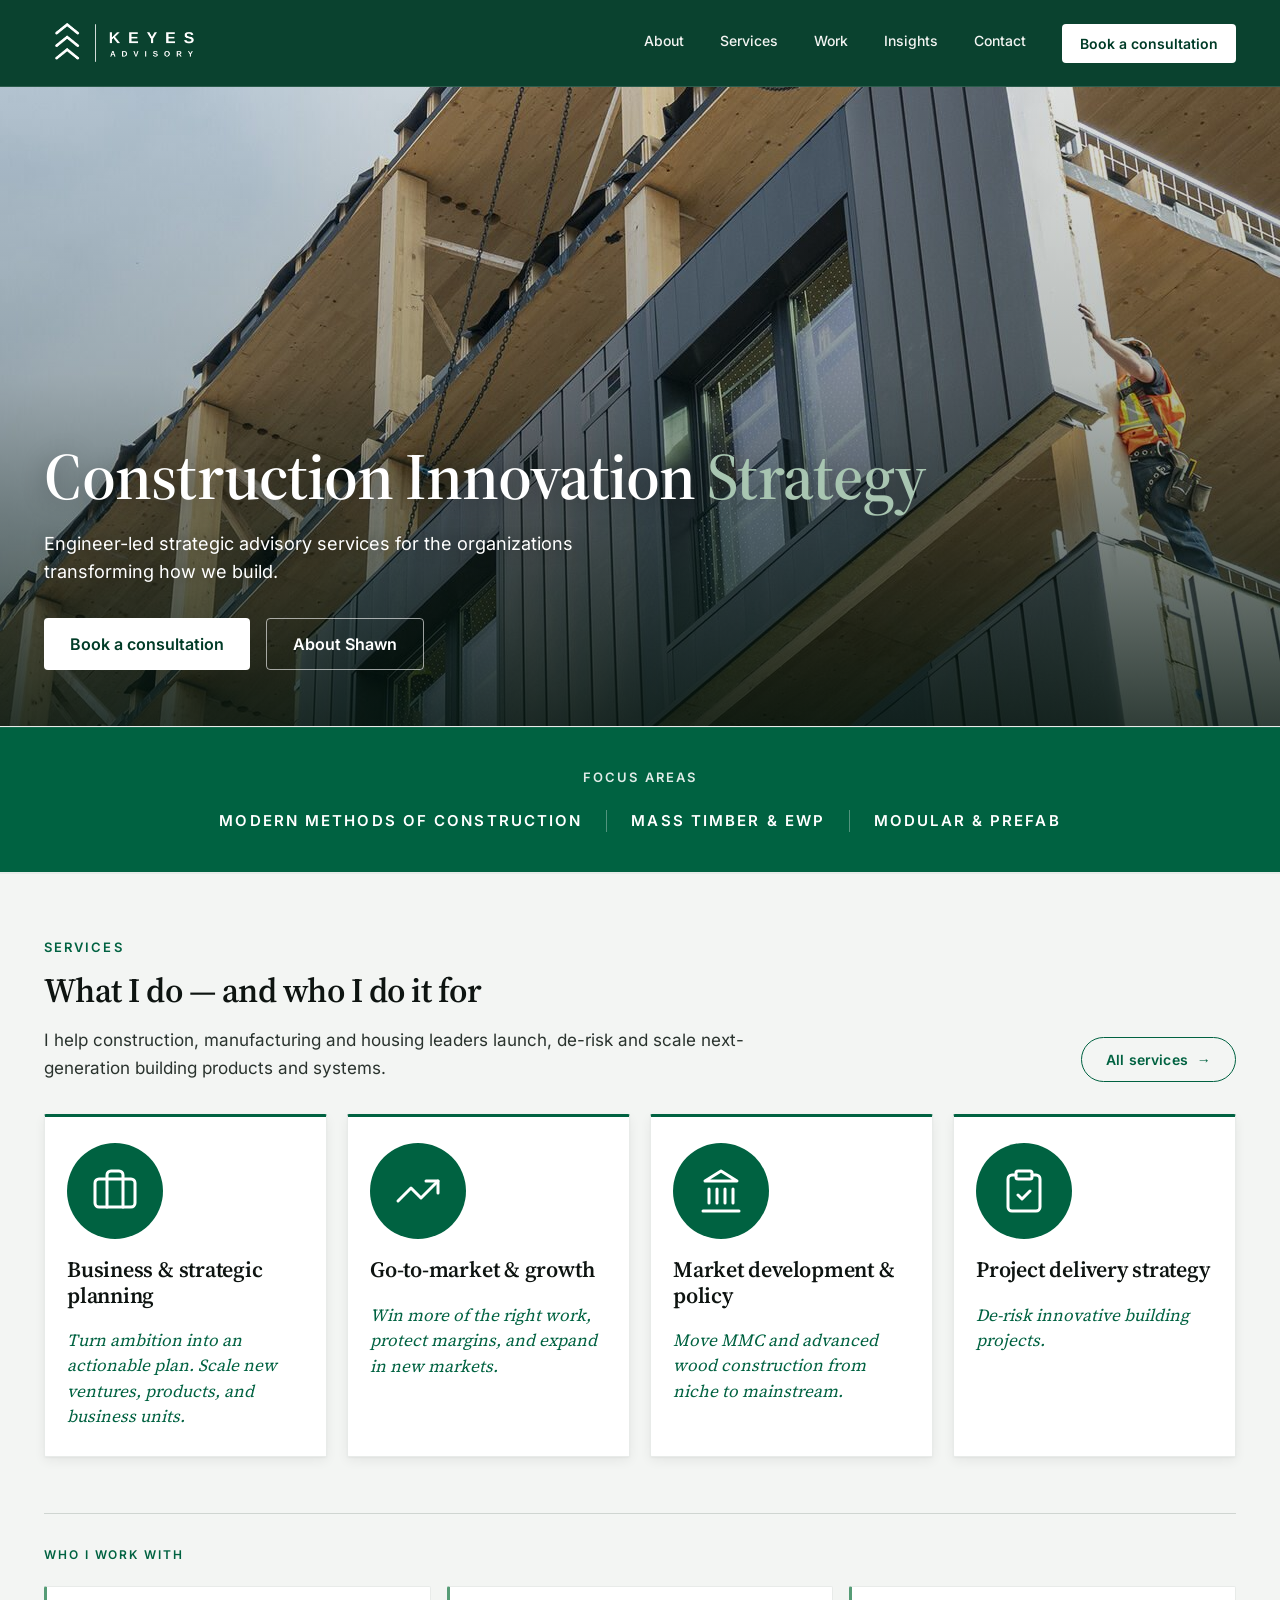
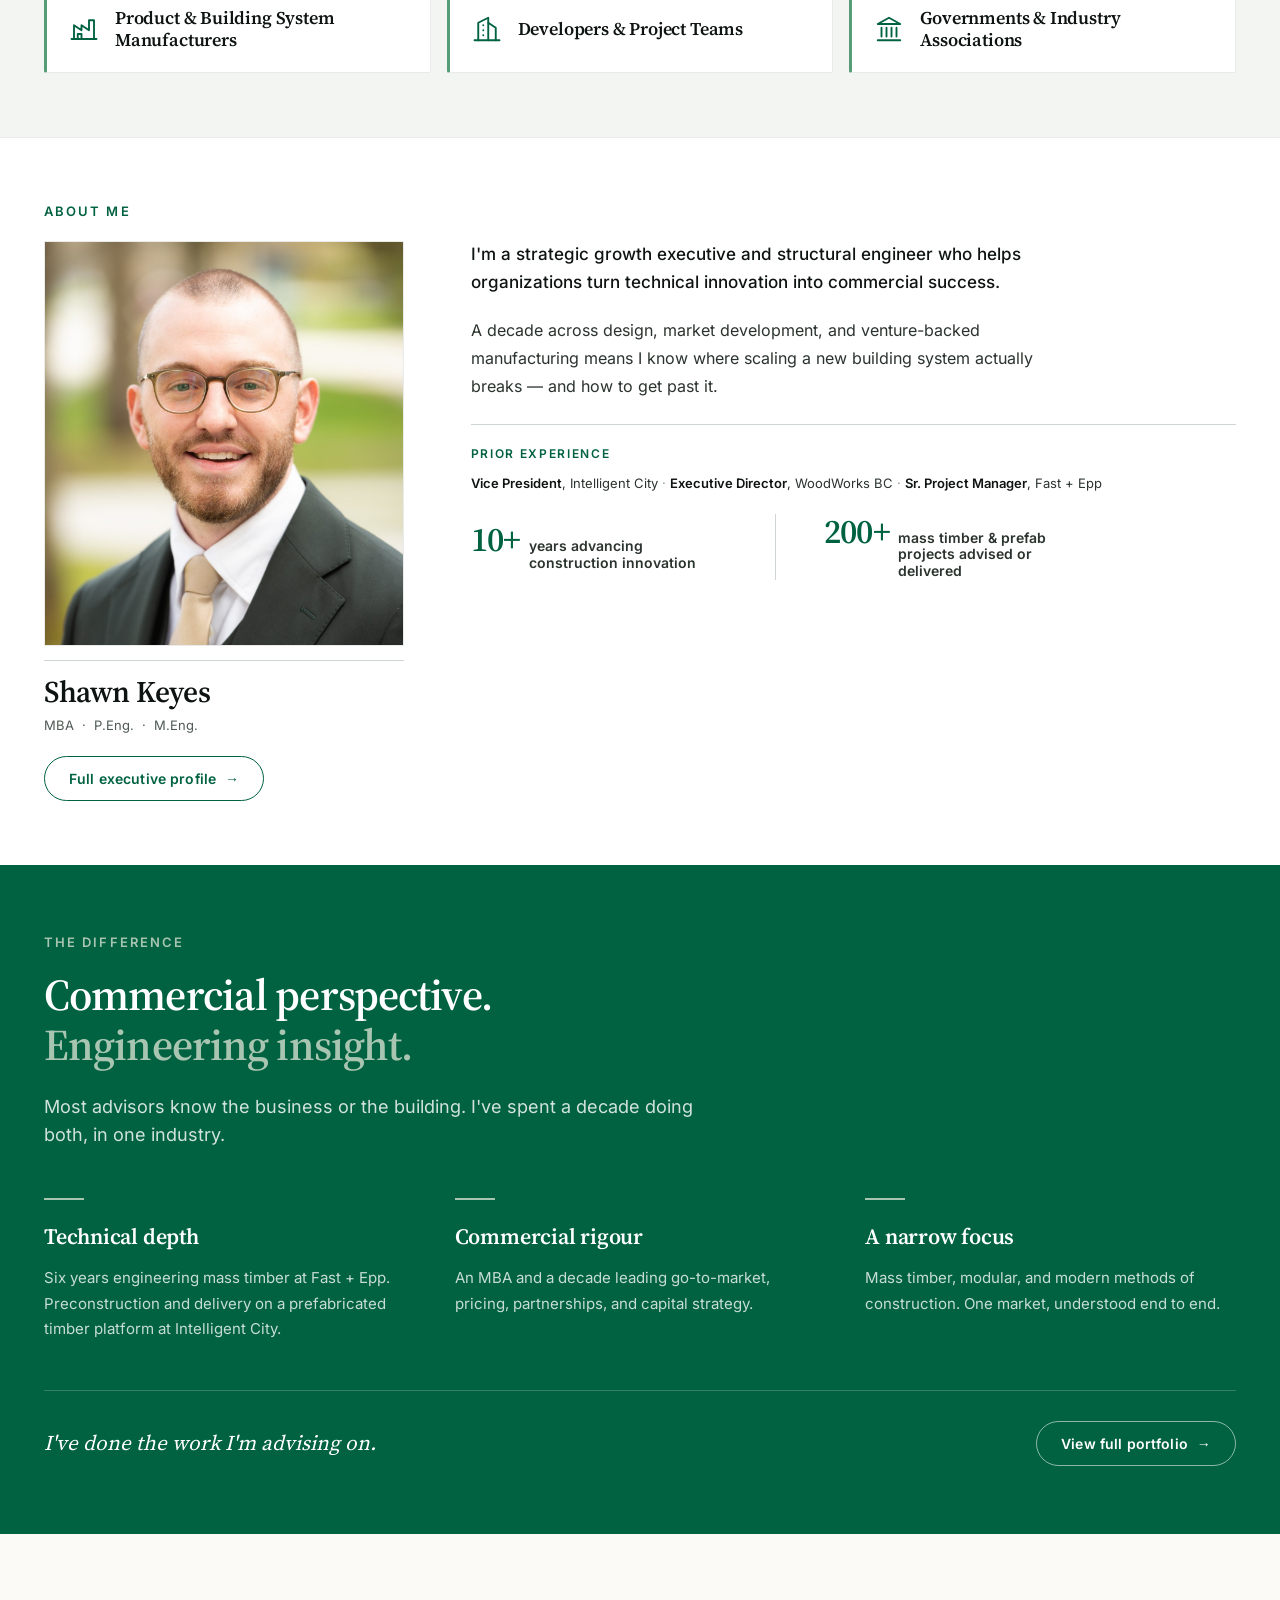
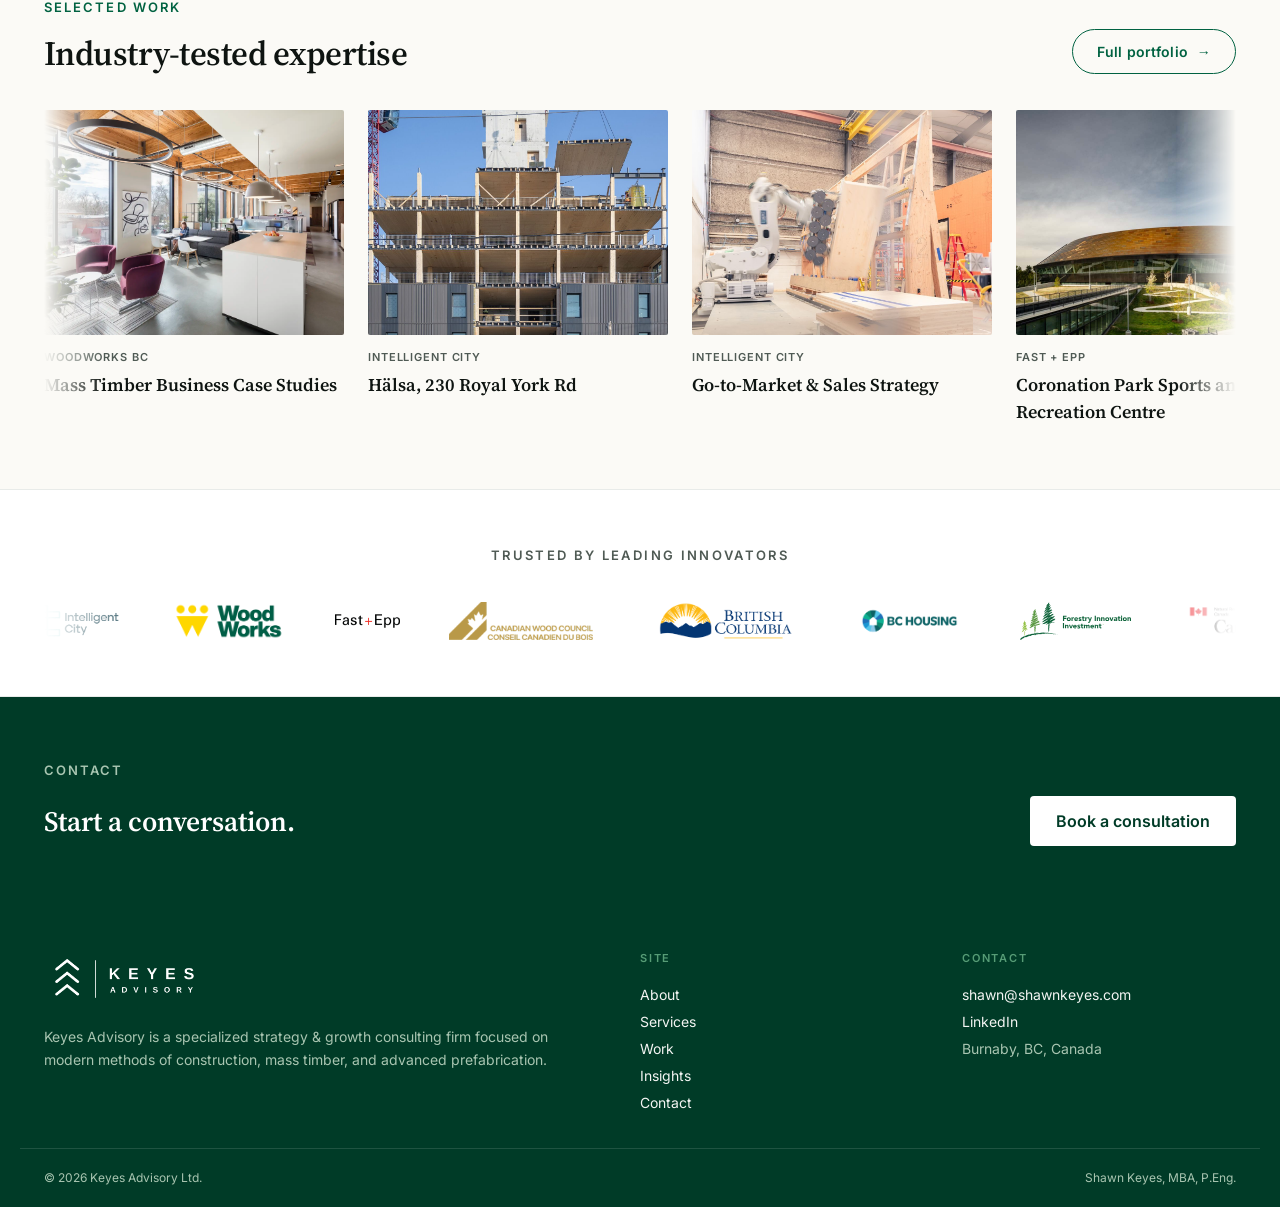
==== commit e5d361aa: "Draft round 2: restore Services, trim homepage copy, rework Insights Services - Restored to the orig" ====
--- a/index.html
+++ b/index.html
@@ -65,7 +65,7 @@
     <img class="img-hero__img" src="assets/photos/p-halsa-lift.jpg" alt="Prefabricated mass timber panel craned into place at Hälsa, Toronto">
     <div class="img-hero__scrim"></div>
     <div class="img-hero__inner">
-      <h1 class="img-hero__title">Construction Innovation <span class="accent">Strategy</span></h1>
+      <h1 class="img-hero__title img-hero__title--oneline">Construction Innovation <span class="accent">Strategy</span></h1>
       <p class="img-hero__lede home-hero__lede">Engineer-led strategic advisory services for the organizations transforming how we build.</p>
       <div class="img-hero__actions">
         <a class="btn btn--white" href="mailto:shawn@shawnkeyes.com?subject=Intro%20call">Book a consultation</a>
@@ -86,27 +86,18 @@
     </div>
   </section>
 
-  <!-- Trusted by -->
-  <section class="trusted">
-    <div class="wrap" style="padding-top:56px;padding-bottom:56px;">
-      <div class="trusted__label">Trusted by leading innovators</div>
-      <div class="trusted-mask">
-        <div class="trusted-track" id="trusted-track"></div>
-      </div>
-    </div>
-  </section>
-
-  <!-- Services -->
+  <!-- Services + clients -->
   <section id="services" class="svc-teaser section-bordered">
     <div class="wrap" style="padding-top:64px;padding-bottom:64px;">
       <div class="svc-head">
         <div style="flex:1 1 auto;">
           <span class="eyebrow">Services</span>
-          <h2 class="svc-head__h2">What I do</h2>
-          <p class="svc-head__lede">We help construction, manufacturing and housing leaders launch, de-risk and scale next-generation building products and systems.</p>
-        </div>
-        <a class="arrow-link" href="services.html" style="flex:0 0 auto;white-space:nowrap;">All services →</a>
-      </div>
+          <h2 class="svc-head__h2">What I do &mdash; and who I do it for</h2>
+          <p class="svc-head__lede">I help construction, manufacturing and housing leaders launch, de-risk and scale next-generation building products and systems.</p>
+        </div>
+        <a class="btn-line" href="services.html">All services <span aria-hidden="true">→</span></a>
+      </div>
+
       <div class="svc-grid">
         <a class="svc-card" href="services.html">
           <div>
@@ -138,31 +129,22 @@
         </a>
       </div>
 
-      <!-- Who I work with -->
-      <div class="audience">
-        <div class="audience__head">
-          <span class="eyebrow">Clients</span>
-          <h2 class="svc-head__h2">Who I work with</h2>
-        </div>
-        <div class="audience__grid">
-          <article class="aud-card">
-            <span class="aud-card__num">01</span>
-            <div class="aud-card__icon"><svg viewBox="0 0 24 24" fill="none" stroke="currentColor" stroke-width="1.4" stroke-linecap="round" stroke-linejoin="round"><path d="M2 20h20"></path><path d="M4 20V9l6 4V9l6 4V5h4v15"></path><path d="M7 20v-4h3v4"></path></svg></div>
-            <h3 class="aud-card__title">Product &amp; Building System Manufacturers</h3>
-            <p class="aud-card__body">Mass timber producers, panel and volumetric fabricators, and building-product ventures scaling from first plant to commercial production.</p>
-          </article>
-          <article class="aud-card">
-            <span class="aud-card__num">02</span>
-            <div class="aud-card__icon"><svg viewBox="0 0 24 24" fill="none" stroke="currentColor" stroke-width="1.4" stroke-linecap="round" stroke-linejoin="round"><path d="M2 21h20"></path><path d="M5 21V7l8-4v18"></path><path d="M19 21V11l-6-4"></path><path d="M9 9h.01M9 13h.01M9 17h.01"></path></svg></div>
-            <h3 class="aud-card__title">Developers &amp; Project Teams</h3>
-            <p class="aud-card__body">Owners, builders, and design teams evaluating offsite systems, structuring procurement, and de-risking a first industrialized project.</p>
-          </article>
-          <article class="aud-card">
-            <span class="aud-card__num">03</span>
-            <div class="aud-card__icon"><svg viewBox="0 0 24 24" fill="none" stroke="currentColor" stroke-width="1.4" stroke-linecap="round" stroke-linejoin="round"><path d="M3 21h18"></path><path d="m12 3 9 5H3l9-5Z"></path><path d="M6 11v7M10 11v7M14 11v7M18 11v7"></path></svg></div>
-            <h3 class="aud-card__title">Governments &amp; Industry Associations</h3>
-            <p class="aud-card__body">Public agencies, housing authorities, and sector bodies building the policy, programs, and capacity that move adoption at market scale.</p>
-          </article>
+      <!-- Who I work with — names only, deliberately terse -->
+      <div class="clients">
+        <span class="clients__label">Who I work with</span>
+        <div class="clients__row">
+          <div class="client">
+            <span class="client__icon" aria-hidden="true"><svg viewBox="0 0 24 24" fill="none" stroke="currentColor" stroke-width="1.5" stroke-linecap="round" stroke-linejoin="round"><path d="M2 20h20"></path><path d="M4 20V9l6 4V9l6 4V5h4v15"></path><path d="M7 20v-4h3v4"></path></svg></span>
+            <span class="client__name">Product &amp; Building System Manufacturers</span>
+          </div>
+          <div class="client">
+            <span class="client__icon" aria-hidden="true"><svg viewBox="0 0 24 24" fill="none" stroke="currentColor" stroke-width="1.5" stroke-linecap="round" stroke-linejoin="round"><path d="M2 21h20"></path><path d="M5 21V7l8-4v18"></path><path d="M19 21V11l-6-4"></path><path d="M9 9h.01M9 13h.01M9 17h.01"></path></svg></span>
+            <span class="client__name">Developers &amp; Project Teams</span>
+          </div>
+          <div class="client">
+            <span class="client__icon" aria-hidden="true"><svg viewBox="0 0 24 24" fill="none" stroke="currentColor" stroke-width="1.5" stroke-linecap="round" stroke-linejoin="round"><path d="M3 21h18"></path><path d="m12 3 9 5H3l9-5Z"></path><path d="M6 11v7M10 11v7M14 11v7M18 11v7"></path></svg></span>
+            <span class="client__name">Governments &amp; Industry Associations</span>
+          </div>
         </div>
       </div>
     </div>
@@ -181,12 +163,11 @@
             <div class="portrait-meta__name">Shawn Keyes</div>
             <div class="portrait-meta__creds">MBA &nbsp;·&nbsp; P.Eng. &nbsp;·&nbsp; M.Eng.</div>
           </div>
-          <a class="link-underline link-underline--dsk" href="about.html">Full executive profile <span aria-hidden="true">→</span></a>
+          <a class="btn-line btn-line--dsk" href="about.html">Full executive profile <span aria-hidden="true">→</span></a>
         </div>
         <div>
-          <h3 class="home-about__h3">Commercial perspective &amp; engineering insight</h3>
           <p class="home-about__lead">I'm a strategic growth executive and structural engineer who helps organizations turn technical innovation into commercial success.</p>
-          <p class="home-about__body">Combining master's degrees in engineering and business with over a decade of leadership experience across design, market development, and venture-backed manufacturing, I understand the exact pain points of scaling new construction technologies. I partner with executive teams to identify new opportunities, define strategy, and execute the roadmap to accelerate sustainable growth.</p>
+          <p class="home-about__body">A decade across design, market development, and venture-backed manufacturing means I know where scaling a new building system actually breaks — and how to get past it.</p>
           <div class="prior-exp">
             <span class="prior-exp__label">Prior experience</span>
             <span class="prior-exp__roles"><span class="role-item"><strong>Vice President</strong>, Intelligent City</span><span class="prior-exp__sep">&nbsp;·&nbsp;</span><span class="role-item"><strong>Executive Director</strong>, WoodWorks BC</span><span class="prior-exp__sep">&nbsp;·&nbsp;</span><span class="role-item"><strong>Sr. Project Manager</strong>, Fast + Epp</span></span>
@@ -203,38 +184,64 @@
           </div>
         </div>
       </div>
-      <a class="link-underline link-underline--mob" href="about.html">Full executive profile <span aria-hidden="true">→</span></a>
-    </div>
-  </section>
-
-  <!-- The edge -->
-  <section id="edge" class="edge" aria-label="Why Keyes Advisory">
-    <div class="wrap" style="padding-top:76px;padding-bottom:76px;">
+      <a class="btn-line btn-line--mob" href="about.html">Full executive profile <span aria-hidden="true">→</span></a>
+    </div>
+  </section>
+
+  <!-- The difference -->
+  <section id="edge" class="edge" aria-label="The difference">
+    <div class="wrap" style="padding-top:68px;padding-bottom:68px;">
       <div class="edge__head">
         <span class="eyebrow eyebrow--onDark">The difference</span>
-        <h2 class="edge__h2">Industry-tested expertise,<br>from <span class="accent">both sides of the table</span></h2>
-        <p class="edge__lede">Most advisors bring business acumen or technical depth. I built a career on both, then pointed it at a single industry.</p>
+        <h2 class="edge__h2">Commercial perspective.<br><span class="accent">Engineering insight.</span></h2>
+        <p class="edge__lede">Most advisors know the business or the building. I've spent a decade doing both, in one industry.</p>
       </div>
       <div class="edge__grid">
         <article class="edge-item">
           <span class="edge-item__rule" aria-hidden="true"></span>
-          <h3 class="edge-item__title">Technical authority</h3>
-          <p class="edge-item__body">Six years engineering mass timber and hybrid structures at Fast + Epp, then preconstruction and delivery on a prefabricated timber platform at Intelligent City. I've detailed the connection and stood on the site — so the plan respects what the building actually demands.</p>
+          <h3 class="edge-item__title">Technical depth</h3>
+          <p class="edge-item__body">Six years engineering mass timber at Fast + Epp. Preconstruction and delivery on a prefabricated timber platform at Intelligent City.</p>
         </article>
         <article class="edge-item">
           <span class="edge-item__rule" aria-hidden="true"></span>
-          <h3 class="edge-item__title">Commercial command</h3>
-          <p class="edge-item__body">An MBA and a decade of executive leadership across go-to-market, pricing, partnerships, and capital. The same rigour I once applied to a structural model now goes into a P&amp;L, a pipeline, and a board-ready growth case.</p>
+          <h3 class="edge-item__title">Commercial rigour</h3>
+          <p class="edge-item__body">An MBA and a decade leading go-to-market, pricing, partnerships, and capital strategy.</p>
         </article>
         <article class="edge-item">
           <span class="edge-item__rule" aria-hidden="true"></span>
-          <h3 class="edge-item__title">A deliberate niche</h3>
-          <p class="edge-item__body">Mass timber, modular, and modern methods of construction. Not a generalist firm with a timber page, but a practice built entirely around this market — its buyers, its economics, its regulators, and the network that moves it.</p>
+          <h3 class="edge-item__title">A narrow focus</h3>
+          <p class="edge-item__body">Mass timber, modular, and modern methods of construction. One market, understood end to end.</p>
         </article>
       </div>
       <div class="edge__foot">
-        <p class="edge__kicker">Strategy that holds up in the boardroom and on the jobsite.</p>
-        <a class="btn btn--white" href="portfolio.html">View full portfolio</a>
+        <p class="edge__kicker">I've done the work I'm advising on.</p>
+        <a class="btn-line btn-line--light" href="portfolio.html">View full portfolio <span aria-hidden="true">→</span></a>
+      </div>
+    </div>
+  </section>
+
+  <!-- Selected work -->
+  <section id="work" class="section--cream">
+    <div class="wrap" style="padding-top:64px;padding-bottom:64px;">
+      <div class="work-head">
+        <div>
+          <span class="eyebrow">Selected work</span>
+          <h2 class="work-head__h2">Industry-tested expertise</h2>
+        </div>
+        <a class="btn-line" href="portfolio.html">Full portfolio <span aria-hidden="true">→</span></a>
+      </div>
+      <div class="marquee-mask">
+        <div class="marquee-track" id="work-track"></div>
+      </div>
+    </div>
+  </section>
+
+  <!-- Trusted by -->
+  <section class="trusted">
+    <div class="wrap" style="padding-top:56px;padding-bottom:56px;">
+      <div class="trusted__label">Trusted by leading innovators</div>
+      <div class="trusted-mask">
+        <div class="trusted-track" id="trusted-track"></div>
       </div>
     </div>
   </section>
--- a/css/pages.css
+++ b/css/pages.css
@@ -69,6 +69,22 @@
 }
 .arrow-link:hover { color: var(--forest-900); }
 
+/* Single style for every secondary action (All services, Full portfolio,
+   Full executive profile) so they read as one control, not three. */
+.btn-line {
+  display: inline-flex; align-items: center; gap: 9px;
+  font-family: var(--font-body); font-size: 14px; font-weight: 600;
+  letter-spacing: 0.01em; text-decoration: none; white-space: nowrap;
+  color: var(--forest-700); background: transparent;
+  border: 1.5px solid var(--forest-700); border-radius: 999px;
+  padding: 11px 24px; cursor: pointer;
+  transition: background var(--dur-1) var(--ease), color var(--dur-1) var(--ease), gap var(--dur-1) var(--ease);
+}
+.btn-line:hover { background: var(--forest-700); color: #fff; gap: 13px; }
+.btn-line--light { color: #fff; border-color: rgba(255,255,255,0.55); }
+.btn-line--light:hover { background: #fff; color: var(--forest-900); border-color: #fff; }
+.btn-line--mob { display: none; margin-top: 32px; }
+
 /* ---------- Image hero (full-bleed) ---------- */
 .img-hero {
   position: relative;
@@ -104,6 +120,9 @@
   text-shadow: 0 2px 24px rgba(0,0,0,0.35);
 }
 .img-hero__title .accent { color: var(--forest-300); }
+/* Home headline reads as a single line on desktop; wraps naturally below. */
+.img-hero__title--oneline { max-width: none; font-size: clamp(30px, 5.2vw, 66px); }
+@media (min-width: 920px) { .img-hero__title--oneline { white-space: nowrap; } }
 .img-hero__lede {
   font-size: 18px;
   line-height: 1.55;
@@ -250,50 +269,27 @@
   max-width: 64ch;
 }
 
-/* ---------- Who I work with (Home) ---------- */
-.audience { margin-top: 72px; padding-top: 56px; border-top: 1px solid var(--ink-200); }
-.audience__head { margin-bottom: 32px; }
-.audience__head .svc-head__h2 { margin-top: 12px; }
-.audience__grid { display: grid; grid-template-columns: repeat(3, 1fr); gap: 20px; align-items: stretch; }
-.aud-card {
-  position: relative;
-  display: flex;
-  flex-direction: column;
-  background: var(--forest-900);
-  border-radius: 2px;
-  padding: 34px 30px 32px;
-  overflow: hidden;
-  box-shadow: 0 12px 32px rgba(14,20,17,0.14);
-  transition: transform 260ms var(--ease), box-shadow 260ms var(--ease);
-}
-.aud-card::after {
-  content: "";
-  position: absolute; left: 0; right: 0; top: 0; height: 3px;
-  background: var(--forest-400);
-  transform: scaleX(0); transform-origin: left;
-  transition: transform 320ms var(--ease);
-}
-.aud-card:hover { transform: translateY(-4px); box-shadow: 0 22px 46px rgba(14,20,17,0.22); }
-.aud-card:hover::after { transform: scaleX(1); }
-.aud-card__num {
-  font-family: var(--font-display);
-  font-size: 13px; font-weight: 600; letter-spacing: 0.18em;
-  color: var(--forest-400);
-}
-.aud-card__icon {
-  width: 46px; height: 46px; margin: 20px 0 22px;
-  color: var(--forest-300);
-}
-.aud-card__icon svg { width: 100%; height: 100%; display: block; }
-.aud-card__title {
-  font-family: var(--font-display);
-  font-size: 23px; font-weight: 600; line-height: 1.2; letter-spacing: -0.01em;
-  color: #fff; margin: 0 0 14px;
-}
-.aud-card__body {
-  font-size: 15px; line-height: 1.65;
-  color: rgba(255,255,255,0.78);
-  margin: auto 0 0;
+/* ---------- Who I work with (Home) — terse, names only ---------- */
+.clients { margin-top: 56px; padding-top: 32px; border-top: 1px solid var(--ink-200); }
+.clients__label {
+  display: block; font-family: var(--font-body);
+  font-size: 12px; font-weight: 600; letter-spacing: 0.16em; text-transform: uppercase;
+  color: var(--forest-700); margin-bottom: 22px;
+}
+.clients__row { display: grid; grid-template-columns: repeat(3, 1fr); gap: 16px; }
+.client {
+  display: flex; align-items: center; gap: 16px;
+  background: #fff; border: 1px solid var(--ink-100);
+  border-left: 3px solid var(--forest-400);
+  border-radius: 2px; padding: 20px 22px;
+  transition: border-left-color var(--dur-1) var(--ease);
+}
+.client:hover { border-left-color: var(--forest-700); }
+.client__icon { flex: 0 0 auto; width: 30px; height: 30px; color: var(--forest-700); }
+.client__icon svg { width: 100%; height: 100%; display: block; }
+.client__name {
+  font-family: var(--font-display); font-size: 18px; font-weight: 600;
+  line-height: 1.25; letter-spacing: -0.01em; color: var(--ink-900);
 }
 
 /* ---------- The edge (Home) ---------- */
@@ -314,7 +310,7 @@
 }
 .edge__grid {
   display: grid; grid-template-columns: repeat(3, 1fr);
-  gap: 40px; margin-top: 56px;
+  gap: 40px; margin-top: 48px;
 }
 .edge-item__rule { display: block; width: 40px; height: 2px; background: var(--forest-300); margin-bottom: 20px; }
 .edge-item__title {
@@ -324,7 +320,7 @@
 }
 .edge-item__body { font-size: 15px; line-height: 1.7; color: rgba(255,255,255,0.78); margin: 0; }
 .edge__foot {
-  margin-top: 56px; padding-top: 32px;
+  margin-top: 48px; padding-top: 30px;
   border-top: 1px solid rgba(255,255,255,0.2);
   display: flex; align-items: center; justify-content: space-between;
   gap: 24px; flex-wrap: wrap;
@@ -486,8 +482,7 @@
 .acc__head { display: grid; grid-template-columns: 1fr auto; gap: 8px 20px; align-items: baseline; flex: 1 1 auto; min-width: 0; }
 .acc__org { display: block; font-family: var(--font-display); font-size: 19px; font-weight: 600; color: var(--ink-900); }
 .acc__role { display: block; font-family: var(--font-body); font-size: 13px; font-weight: 600; line-height: 1.4; color: var(--forest-700); margin-top: 5px; }
-.acc__role--dual { font-weight: 500; color: var(--ink-500); margin-top: 2px; }
-.acc__role--dual::before { content: "+ "; color: var(--forest-400); font-weight: 700; }
+.acc__orgsep { color: var(--forest-400); font-weight: 400; }
 .acc__dates { font-family: var(--font-body); font-size: 13px; font-weight: 600; color: var(--forest-700); }
 .acc__sign { flex: 0 0 auto; font-size: 22px; line-height: 1; color: var(--forest-700); width: 20px; text-align: center; }
 .acc__panel { padding: 0 0 26px; }
@@ -528,6 +523,11 @@
 .linklist li .pub { font-size: 12px; color: var(--ink-500); margin-bottom: 3px; }
 .linklist li a { font-size: 14px; line-height: 1.45; color: var(--ink-900); text-decoration: none; }
 .linklist li a:hover { color: var(--forest-700); }
+.linklist li a { display: inline-flex; align-items: baseline; gap: 7px; }
+/* Shared affordance: anything that leaves the page is marked. */
+.ext-mark { display: inline-flex; flex: 0 0 auto; width: 11px; height: 11px; color: var(--forest-400); transition: color var(--dur-1) var(--ease); }
+.ext-mark svg { width: 100%; height: 100%; display: block; }
+.linklist li a:hover .ext-mark, .talks li a:hover .ext-mark { color: var(--forest-700); }
 
 /* ============================================================
    Portfolio page
@@ -557,7 +557,7 @@
   width: 100%;
   height: 100%;
   transform-style: preserve-3d;
-  transition: transform 640ms var(--ease);
+  transition: transform 1100ms var(--ease);
 }
 .pf-flip:hover .pf-flip__inner,
 .pf-flip:focus-visible .pf-flip__inner,
@@ -573,19 +573,6 @@
 }
 .pf-flip__face--front { margin: 0; }
 .pf-flip__face--front img { width: 100%; height: 100%; aspect-ratio: auto; object-fit: cover; display: block; }
-/* Hover affordance: a quiet corner marker on the unflipped face. */
-.pf-flip__face--front::after {
-  content: "+";
-  position: absolute; right: 12px; bottom: 12px;
-  width: 28px; height: 28px;
-  display: flex; align-items: center; justify-content: center;
-  font-family: var(--font-body); font-size: 17px; font-weight: 500; line-height: 1;
-  color: #fff; background: rgba(0,59,39,0.82);
-  border-radius: 50%;
-  transition: opacity var(--dur-1) var(--ease);
-}
-.pf-flip:hover .pf-flip__face--front::after { opacity: 0; }
-
 .pf-flip__face--back {
   transform: rotateY(180deg);
   background: var(--forest-900);
@@ -612,7 +599,6 @@
   .pf-flip__inner { transform: none !important; transform-style: flat; }
   .pf-flip__face { position: static; backface-visibility: visible; transform: none; }
   .pf-flip__face--front img { aspect-ratio: 3/2; }
-  .pf-flip__face--front::after { display: none; }
   .pf-flip__face--back {
     background: transparent;
     padding: 0;
@@ -653,6 +639,7 @@
 /* Home "About Shawn" profile link: sits under the portrait on desktop, moves to
    the end of the section (just before Services) on stacked/mobile layouts. */
 .link-underline--mob { display: none; }
+.btn-line--dsk { margin-top: 20px; }
 
 @media (max-width: 900px) {
   .home-about__grid,
@@ -668,16 +655,16 @@
   .expertise__grid { grid-template-columns: 1fr; }
   .exp-card:nth-child(odd) { border-right: none; padding-right: 0; }
   .exp-card:nth-child(even) { padding-left: 0; }
-  .audience__grid { grid-template-columns: 1fr; }
+  .clients__row { grid-template-columns: 1fr; }
   .edge__grid { grid-template-columns: 1fr; gap: 32px; }
 
-  .link-underline--dsk { display: none; }
-  .link-underline--mob { display: inline-flex; margin-top: 32px; }
+  .link-underline--dsk, .btn-line--dsk { display: none; }
+  .link-underline--mob, .btn-line--mob { display: inline-flex; margin-top: 32px; }
 }
 
 @media (max-width: 620px) {
   .svc-grid { grid-template-columns: 1fr; }
-  .audience { margin-top: 48px; padding-top: 40px; }
+  .clients { margin-top: 40px; padding-top: 28px; }
   .edge__foot { flex-direction: column; align-items: flex-start; }
   .edge__foot .btn { width: 100%; justify-content: center; }
 
@@ -691,7 +678,7 @@
   .exp-card { padding: 26px 0; }
   .edge__lede, .svc-head__lede { font-size: 16px; }
   .edge__kicker { font-size: 18px; }
-  .aud-card__title { font-size: 20px; }
+  .client__name { font-size: 17px; }
   .svc-detail-card__title, .engage-card__title { font-size: 22px; }
   .svc-card__title, .pf-card__title { font-size: 20px; }
   .portrait-meta__name { font-size: 26px; }
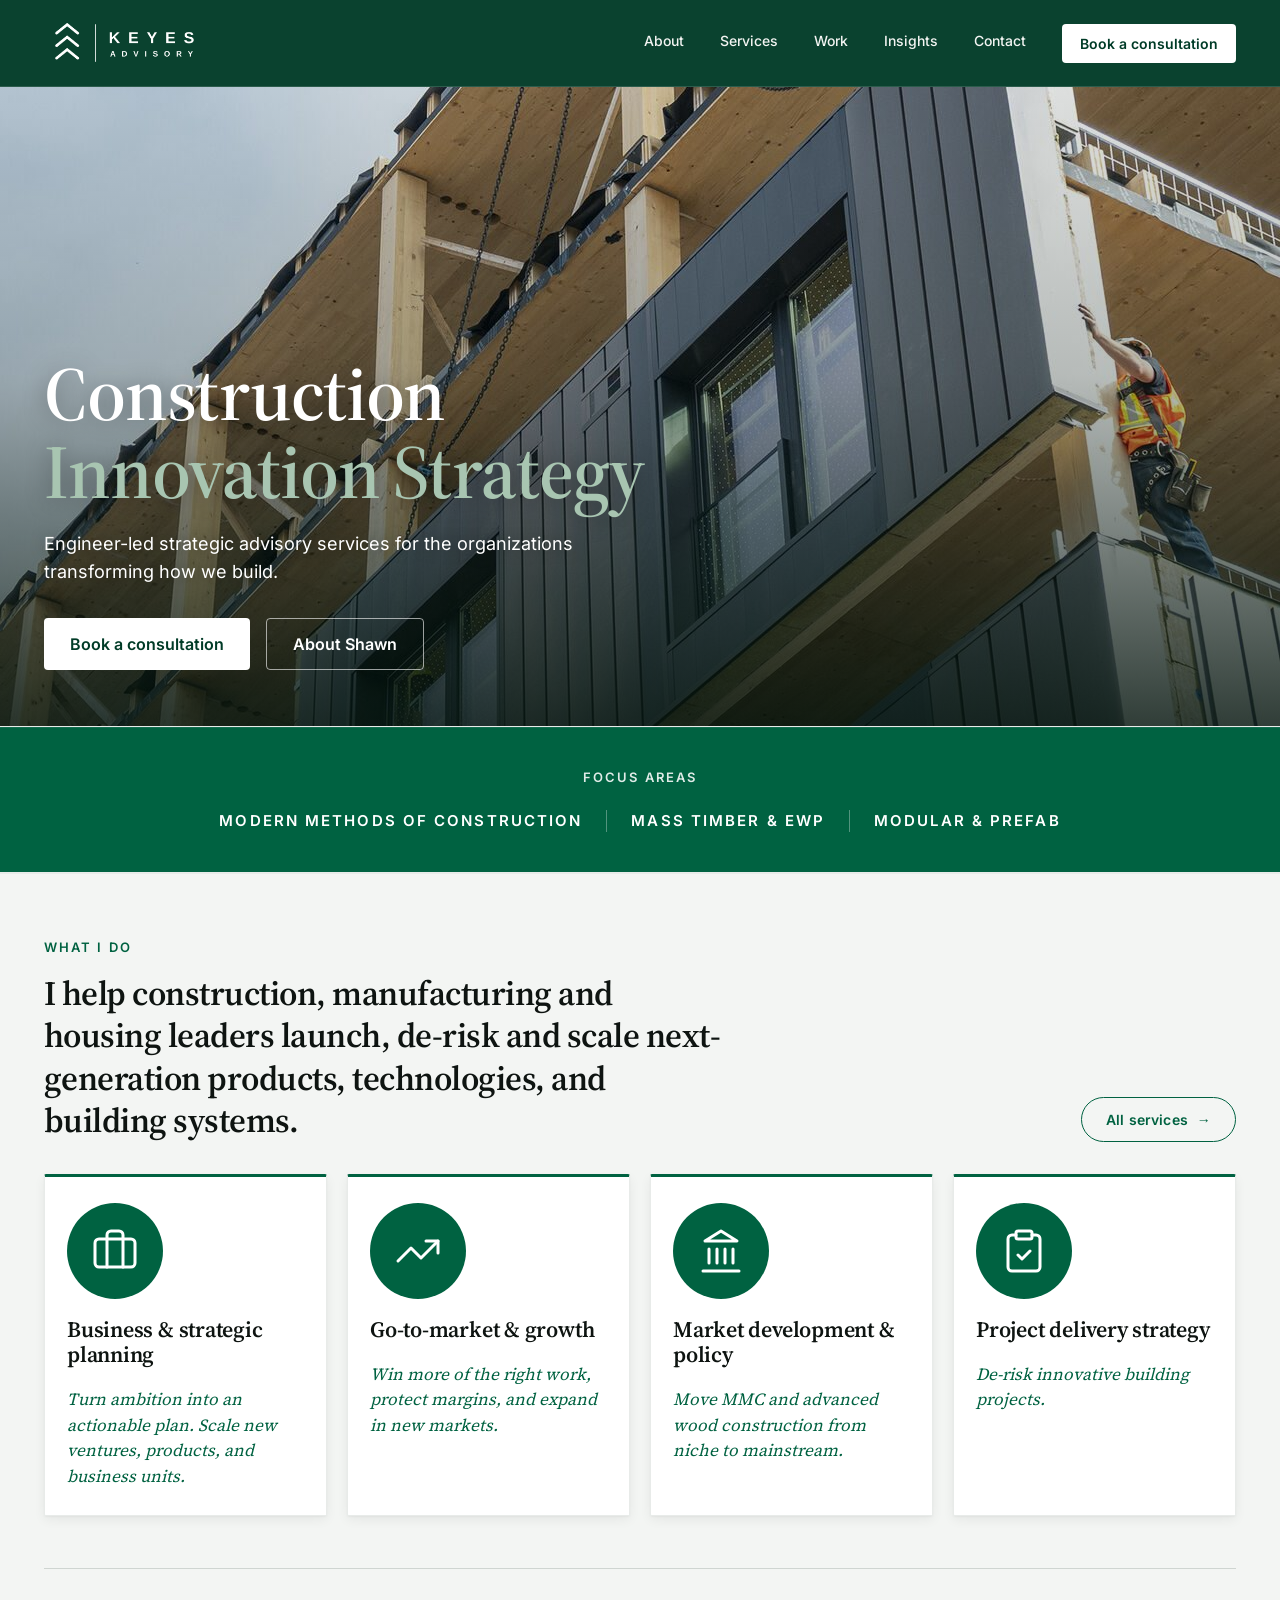
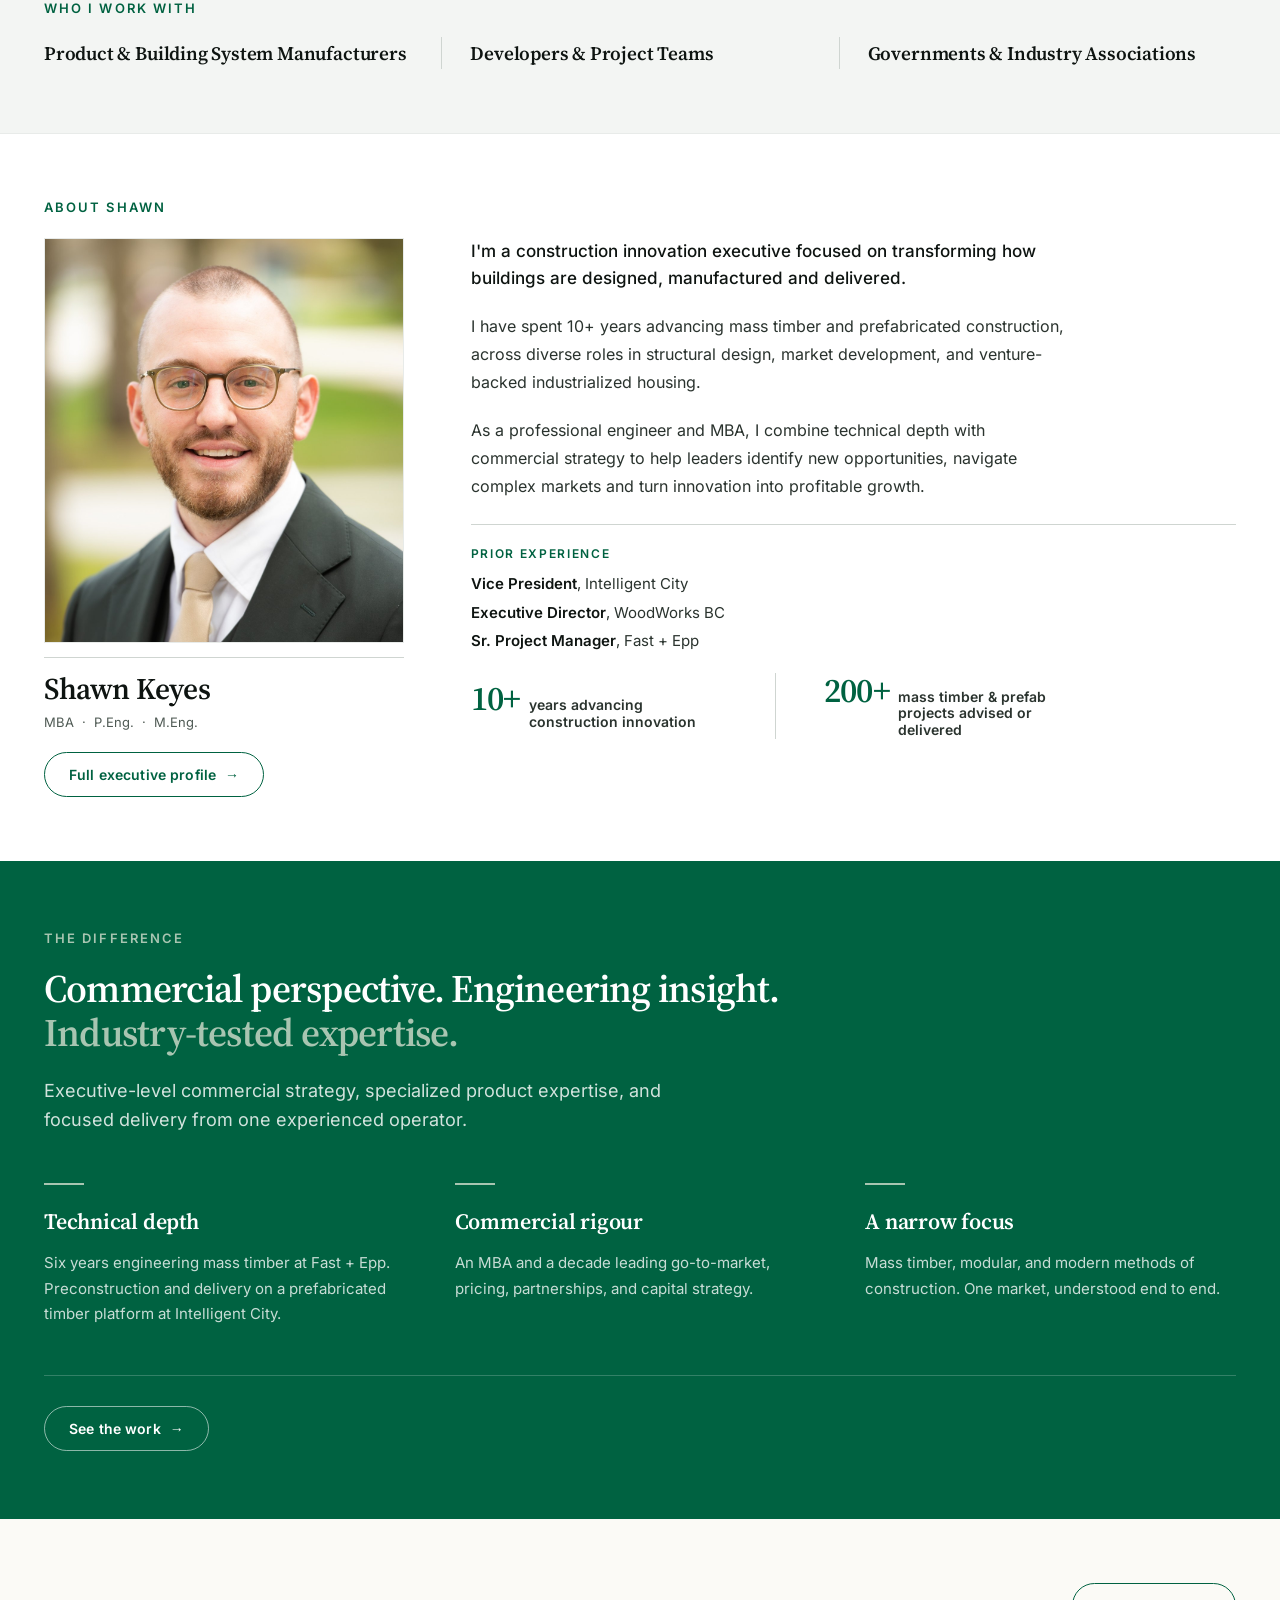
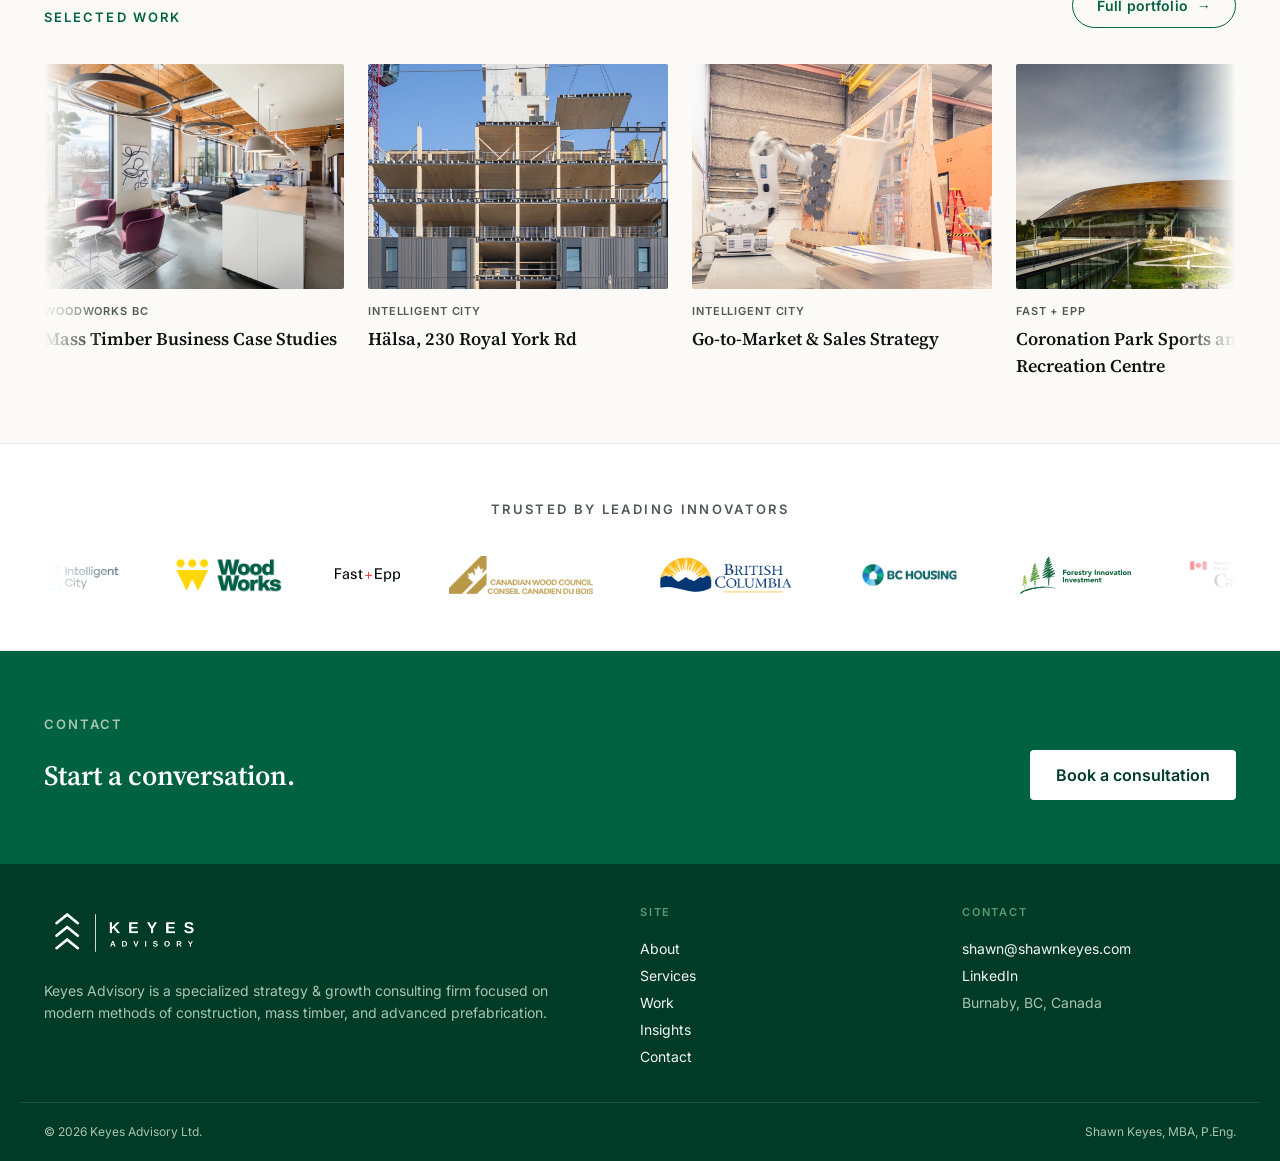
==== commit 3edbd41e: "Draft round 3: homepage restructure, About bio, revert Work flip Homepage - Hero returns to prior si" ====
--- a/index.html
+++ b/index.html
@@ -65,7 +65,7 @@
     <img class="img-hero__img" src="assets/photos/p-halsa-lift.jpg" alt="Prefabricated mass timber panel craned into place at Hälsa, Toronto">
     <div class="img-hero__scrim"></div>
     <div class="img-hero__inner">
-      <h1 class="img-hero__title img-hero__title--oneline">Construction Innovation <span class="accent">Strategy</span></h1>
+      <h1 class="img-hero__title">Construction<br><span class="accent">Innovation Strategy</span></h1>
       <p class="img-hero__lede home-hero__lede">Engineer-led strategic advisory services for the organizations transforming how we build.</p>
       <div class="img-hero__actions">
         <a class="btn btn--white" href="mailto:shawn@shawnkeyes.com?subject=Intro%20call">Book a consultation</a>
@@ -91,9 +91,8 @@
     <div class="wrap" style="padding-top:64px;padding-bottom:64px;">
       <div class="svc-head">
         <div style="flex:1 1 auto;">
-          <span class="eyebrow">Services</span>
-          <h2 class="svc-head__h2">What I do &mdash; and who I do it for</h2>
-          <p class="svc-head__lede">I help construction, manufacturing and housing leaders launch, de-risk and scale next-generation building products and systems.</p>
+          <span class="eyebrow">What I do</span>
+          <h2 class="svc-head__h2">I help construction, manufacturing and housing leaders launch, de-risk and scale next-generation products, technologies, and building systems.</h2>
         </div>
         <a class="btn-line" href="services.html">All services <span aria-hidden="true">→</span></a>
       </div>
@@ -129,23 +128,14 @@
         </a>
       </div>
 
-      <!-- Who I work with — names only, deliberately terse -->
+      <!-- Who I work with — one labelled row, no cards -->
       <div class="clients">
-        <span class="clients__label">Who I work with</span>
-        <div class="clients__row">
-          <div class="client">
-            <span class="client__icon" aria-hidden="true"><svg viewBox="0 0 24 24" fill="none" stroke="currentColor" stroke-width="1.5" stroke-linecap="round" stroke-linejoin="round"><path d="M2 20h20"></path><path d="M4 20V9l6 4V9l6 4V5h4v15"></path><path d="M7 20v-4h3v4"></path></svg></span>
-            <span class="client__name">Product &amp; Building System Manufacturers</span>
-          </div>
-          <div class="client">
-            <span class="client__icon" aria-hidden="true"><svg viewBox="0 0 24 24" fill="none" stroke="currentColor" stroke-width="1.5" stroke-linecap="round" stroke-linejoin="round"><path d="M2 21h20"></path><path d="M5 21V7l8-4v18"></path><path d="M19 21V11l-6-4"></path><path d="M9 9h.01M9 13h.01M9 17h.01"></path></svg></span>
-            <span class="client__name">Developers &amp; Project Teams</span>
-          </div>
-          <div class="client">
-            <span class="client__icon" aria-hidden="true"><svg viewBox="0 0 24 24" fill="none" stroke="currentColor" stroke-width="1.5" stroke-linecap="round" stroke-linejoin="round"><path d="M3 21h18"></path><path d="m12 3 9 5H3l9-5Z"></path><path d="M6 11v7M10 11v7M14 11v7M18 11v7"></path></svg></span>
-            <span class="client__name">Governments &amp; Industry Associations</span>
-          </div>
-        </div>
+        <span class="eyebrow">Who I work with</span>
+        <ul class="clients__list">
+          <li>Product &amp; Building System Manufacturers</li>
+          <li>Developers &amp; Project Teams</li>
+          <li>Governments &amp; Industry Associations</li>
+        </ul>
       </div>
     </div>
   </section>
@@ -153,7 +143,7 @@
   <!-- About me -->
   <section id="about" class="home-about">
     <div class="wrap" style="padding-top:64px;padding-bottom:64px;">
-      <span class="eyebrow" style="margin-bottom:20px;">About me</span>
+      <span class="eyebrow" style="margin-bottom:20px;">About Shawn</span>
       <div class="home-about__grid">
         <div>
           <figure class="portrait-card">
@@ -166,11 +156,12 @@
           <a class="btn-line btn-line--dsk" href="about.html">Full executive profile <span aria-hidden="true">→</span></a>
         </div>
         <div>
-          <p class="home-about__lead">I'm a strategic growth executive and structural engineer who helps organizations turn technical innovation into commercial success.</p>
-          <p class="home-about__body">A decade across design, market development, and venture-backed manufacturing means I know where scaling a new building system actually breaks — and how to get past it.</p>
+          <p class="home-about__lead">I'm a construction innovation executive focused on transforming how buildings are designed, manufactured and delivered.</p>
+          <p class="home-about__body">I have spent 10+ years advancing mass timber and prefabricated construction, across diverse roles in structural design, market development, and venture-backed industrialized housing.</p>
+          <p class="home-about__body">As a professional engineer and MBA, I combine technical depth with commercial strategy to help leaders identify new opportunities, navigate complex markets and turn innovation into profitable growth.</p>
           <div class="prior-exp">
             <span class="prior-exp__label">Prior experience</span>
-            <span class="prior-exp__roles"><span class="role-item"><strong>Vice President</strong>, Intelligent City</span><span class="prior-exp__sep">&nbsp;·&nbsp;</span><span class="role-item"><strong>Executive Director</strong>, WoodWorks BC</span><span class="prior-exp__sep">&nbsp;·&nbsp;</span><span class="role-item"><strong>Sr. Project Manager</strong>, Fast + Epp</span></span>
+            <span class="prior-exp__roles"><span class="role-item"><strong>Vice President</strong>, Intelligent City</span><span class="role-item"><strong>Executive Director</strong>, WoodWorks BC</span><span class="role-item"><strong>Sr. Project Manager</strong>, Fast + Epp</span></span>
           </div>
           <div class="stat-row">
             <div class="stat">
@@ -193,8 +184,8 @@
     <div class="wrap" style="padding-top:68px;padding-bottom:68px;">
       <div class="edge__head">
         <span class="eyebrow eyebrow--onDark">The difference</span>
-        <h2 class="edge__h2">Commercial perspective.<br><span class="accent">Engineering insight.</span></h2>
-        <p class="edge__lede">Most advisors know the business or the building. I've spent a decade doing both, in one industry.</p>
+        <h2 class="edge__h2">Commercial perspective. Engineering insight.<br><span class="accent">Industry-tested expertise.</span></h2>
+        <p class="edge__lede">Executive-level commercial strategy, specialized product expertise, and focused delivery from one experienced operator.</p>
       </div>
       <div class="edge__grid">
         <article class="edge-item">
@@ -214,8 +205,7 @@
         </article>
       </div>
       <div class="edge__foot">
-        <p class="edge__kicker">I've done the work I'm advising on.</p>
-        <a class="btn-line btn-line--light" href="portfolio.html">View full portfolio <span aria-hidden="true">→</span></a>
+        <a class="btn-line btn-line--light" href="portfolio.html">See the work <span aria-hidden="true">→</span></a>
       </div>
     </div>
   </section>
@@ -226,7 +216,6 @@
       <div class="work-head">
         <div>
           <span class="eyebrow">Selected work</span>
-          <h2 class="work-head__h2">Industry-tested expertise</h2>
         </div>
         <a class="btn-line" href="portfolio.html">Full portfolio <span aria-hidden="true">→</span></a>
       </div>
@@ -247,7 +236,7 @@
   </section>
 
   <!-- Contact CTA -->
-  <section class="cta-band cta-band--deep" aria-label="Contact">
+  <section class="cta-band" aria-label="Contact">
     <div class="cta-band__inner">
       <span class="cta-band__eyebrow">Contact</span>
       <div class="cta-band__row">
--- a/css/pages.css
+++ b/css/pages.css
@@ -120,9 +120,7 @@
   text-shadow: 0 2px 24px rgba(0,0,0,0.35);
 }
 .img-hero__title .accent { color: var(--forest-300); }
-/* Home headline reads as a single line on desktop; wraps naturally below. */
-.img-hero__title--oneline { max-width: none; font-size: clamp(30px, 5.2vw, 66px); }
-@media (min-width: 920px) { .img-hero__title--oneline { white-space: nowrap; } }
+
 .img-hero__lede {
   font-size: 18px;
   line-height: 1.55;
@@ -210,9 +208,9 @@
 .home-about__body { font-size: 16px; line-height: 1.75; color: var(--ink-700); margin: 20px 0 0; max-width: 600px; }
 .prior-exp { margin-top: 24px; padding-top: 20px; border-top: 1px solid var(--ink-200); display: flex; flex-direction: column; align-items: flex-start; gap: 10px; }
 .prior-exp__label { font-family: var(--font-body); font-size: 12px; font-weight: 600; letter-spacing: 0.14em; text-transform: uppercase; color: var(--forest-700); }
-.prior-exp__roles { font-family: var(--font-body); font-size: 13px; line-height: 1.6; color: var(--ink-700); }
+.prior-exp__roles { display: flex; flex-direction: column; gap: 6px; font-family: var(--font-body); font-size: 15px; line-height: 1.5; color: var(--ink-700); }
 .prior-exp__roles strong { color: var(--ink-900); font-weight: 600; }
-.prior-exp__sep { color: var(--ink-300); }
+
 .stat-row { margin-top: 20px; display: flex; flex-wrap: wrap; align-items: center; gap: 14px 48px; }
 .stat { display: flex; align-items: baseline; gap: 8px; }
 .stat--divided { padding-left: 48px; border-left: 1px solid var(--ink-200); }
@@ -229,7 +227,7 @@
 /* ---------- Services teaser (Home) + service cards ---------- */
 .svc-teaser { background: var(--forest-100); }
 .svc-head { display: flex; align-items: flex-end; justify-content: space-between; gap: 32px; flex-wrap: wrap; margin-bottom: 32px; }
-.svc-head__h2 { font-family: var(--font-display); font-size: clamp(28px, 3.6vw, 34px); font-weight: 600; line-height: 1.2; letter-spacing: -0.015em; color: var(--ink-900); margin: 12px 0 0; max-width: 26ch; }
+.svc-head__h2 { font-family: var(--font-display); font-size: clamp(26px, 3.2vw, 34px); font-weight: 600; line-height: 1.25; letter-spacing: -0.015em; color: var(--ink-900); margin: 14px 0 0; max-width: 40ch; }
 .svc-head__h2 .accent, .accent-forest { color: var(--forest-700); }
 .svc-head__note { display: inline-flex; align-items: center; gap: 12px; margin-top: 16px; }
 .svc-head__note .bar { width: 26px; height: 2px; background: var(--forest-700); flex: 0 0 auto; }
@@ -269,36 +267,28 @@
   max-width: 64ch;
 }
 
-/* ---------- Who I work with (Home) — terse, names only ---------- */
-.clients { margin-top: 56px; padding-top: 32px; border-top: 1px solid var(--ink-200); }
-.clients__label {
-  display: block; font-family: var(--font-body);
-  font-size: 12px; font-weight: 600; letter-spacing: 0.16em; text-transform: uppercase;
-  color: var(--forest-700); margin-bottom: 22px;
-}
-.clients__row { display: grid; grid-template-columns: repeat(3, 1fr); gap: 16px; }
-.client {
-  display: flex; align-items: center; gap: 16px;
-  background: #fff; border: 1px solid var(--ink-100);
-  border-left: 3px solid var(--forest-400);
-  border-radius: 2px; padding: 20px 22px;
-  transition: border-left-color var(--dur-1) var(--ease);
-}
-.client:hover { border-left-color: var(--forest-700); }
-.client__icon { flex: 0 0 auto; width: 30px; height: 30px; color: var(--forest-700); }
-.client__icon svg { width: 100%; height: 100%; display: block; }
-.client__name {
-  font-family: var(--font-display); font-size: 18px; font-weight: 600;
-  line-height: 1.25; letter-spacing: -0.01em; color: var(--ink-900);
-}
+/* ---------- Who I work with (Home) — a labelled row, not cards ---------- */
+.clients { margin-top: 52px; padding-top: 30px; border-top: 1px solid var(--ink-200); }
+.clients__list {
+  list-style: none; margin: 18px 0 0; padding: 0;
+  display: grid; grid-template-columns: repeat(3, 1fr); gap: 0;
+}
+.clients__list li {
+  position: relative;
+  font-family: var(--font-display);
+  font-size: 19px; font-weight: 600; line-height: 1.3; letter-spacing: -0.01em;
+  color: var(--ink-900);
+  padding: 4px 28px 4px 0;
+}
+.clients__list li + li { padding-left: 28px; border-left: 1px solid var(--ink-200); }
 
 /* ---------- The edge (Home) ---------- */
 .edge { background: var(--forest-700); }
 .eyebrow--onDark { color: var(--forest-300); }
-.edge__head { max-width: 780px; }
+.edge__head { max-width: 900px; }
 .edge__h2 {
   font-family: var(--font-display);
-  font-size: clamp(30px, 4.2vw, 44px);
+  font-size: clamp(27px, 3.6vw, 39px);
   font-weight: 600; line-height: 1.14; letter-spacing: -0.02em;
   color: #fff; margin: 18px 0 0;
 }
@@ -482,7 +472,9 @@
 .acc__head { display: grid; grid-template-columns: 1fr auto; gap: 8px 20px; align-items: baseline; flex: 1 1 auto; min-width: 0; }
 .acc__org { display: block; font-family: var(--font-display); font-size: 19px; font-weight: 600; color: var(--ink-900); }
 .acc__role { display: block; font-family: var(--font-body); font-size: 13px; font-weight: 600; line-height: 1.4; color: var(--forest-700); margin-top: 5px; }
-.acc__orgsep { color: var(--forest-400); font-weight: 400; }
+/* Secondary org/title sits quieter than the primary WoodWorks role. */
+.acc__second { color: var(--ink-300); font-weight: 400; }
+.acc__role .acc__second { color: var(--ink-300); font-weight: 500; }
 .acc__dates { font-family: var(--font-body); font-size: 13px; font-weight: 600; color: var(--forest-700); }
 .acc__sign { flex: 0 0 auto; font-size: 22px; line-height: 1; color: var(--forest-700); width: 20px; text-align: center; }
 .acc__panel { padding: 0 0 26px; }
@@ -513,11 +505,9 @@
 .media h4.mt { margin-top: 32px; }
 .media ul { list-style: none; margin: 0; padding: 0; }
 .talks li { font-size: 14px; color: var(--ink-900); padding: 10px 0; border-bottom: 1px solid var(--ink-100); }
+.talks li a { display: inline-flex; align-items: baseline; gap: 7px; color: var(--ink-900); text-decoration: none; line-height: 1.45; }
+.talks li a:hover { color: var(--forest-700); }
 .talks li .org { display: block; font-size: 12px; color: var(--ink-500); margin-bottom: 2px; }
-.talk-link { display: inline-flex; align-items: center; gap: 8px; color: var(--ink-900); text-decoration: none; font-weight: 500; }
-.talk-link:hover { color: var(--forest-700); }
-.talk-link:hover .talk-link__play { background: var(--forest-700); transform: scale(1.08); }
-.talk-link__play { display: inline-flex; align-items: center; justify-content: center; flex: 0 0 auto; width: 20px; height: 20px; border-radius: 50%; background: var(--forest-400); color: #fff; padding-left: 2px; transition: background var(--dur-1) var(--ease), transform var(--dur-1) var(--ease); }
 .sr-only { position: absolute; width: 1px; height: 1px; padding: 0; margin: -1px; overflow: hidden; clip: rect(0,0,0,0); white-space: nowrap; border: 0; }
 .linklist li { padding: 11px 0; border-bottom: 1px solid var(--ink-100); }
 .linklist li .pub { font-size: 12px; color: var(--ink-500); margin-bottom: 3px; }
@@ -543,83 +533,13 @@
 .pf-section__h2 { font-family: var(--font-display); font-size: clamp(28px, 3.6vw, 34px); font-weight: 600; line-height: 1.15; letter-spacing: -0.015em; color: var(--ink-900); margin: 0 0 48px; }
 .pf-grid { display: grid; grid-template-columns: repeat(auto-fill, minmax(360px, 1fr)); gap: 64px 48px; }
 .pf-grid--more { margin-top: 64px; animation: fadeUp 480ms var(--ease) both; }
-/* Project tiles flip on hover to reveal the description. Titles stay put
-   underneath so the grid is still scannable (and indexable) unflipped. */
-.pf-flip {
-  position: relative;
-  aspect-ratio: 3/2;
-  perspective: 1400px;
-  border-radius: 2px;
-  outline: none;
-}
-.pf-flip__inner {
-  position: relative;
-  width: 100%;
-  height: 100%;
-  transform-style: preserve-3d;
-  transition: transform 1100ms var(--ease);
-}
-.pf-flip:hover .pf-flip__inner,
-.pf-flip:focus-visible .pf-flip__inner,
-.pf-flip:focus-within .pf-flip__inner { transform: rotateY(180deg); }
-
-.pf-flip__face {
-  position: absolute;
-  inset: 0;
-  backface-visibility: hidden;
-  -webkit-backface-visibility: hidden;
-  border-radius: 2px;
-  overflow: hidden;
-}
-.pf-flip__face--front { margin: 0; }
-.pf-flip__face--front img { width: 100%; height: 100%; aspect-ratio: auto; object-fit: cover; display: block; }
-.pf-flip__face--back {
-  transform: rotateY(180deg);
-  background: var(--forest-900);
-  display: flex;
-  flex-direction: column;
-  justify-content: center;
-  padding: 28px 30px;
-  overflow-y: auto;
-}
-.pf-flip__face--back .pf-card__body {
-  margin: 0;
-  color: rgba(255,255,255,0.9);
-  font-size: 15px;
-  line-height: 1.65;
-}
-.pf-flip:focus-visible { box-shadow: 0 0 0 3px var(--forest-400); }
-.arrow-link--onDark { color: var(--forest-300); margin-top: 14px; }
-.arrow-link--onDark:hover { color: #fff; }
-
-/* No hover (touch): never hide the copy behind a gesture that doesn't exist.
-   The card falls back to the original stacked image-then-text layout. */
-@media (hover: none) {
-  .pf-flip { aspect-ratio: auto; perspective: none; }
-  .pf-flip__inner { transform: none !important; transform-style: flat; }
-  .pf-flip__face { position: static; backface-visibility: visible; transform: none; }
-  .pf-flip__face--front img { aspect-ratio: 3/2; }
-  .pf-flip__face--back {
-    background: transparent;
-    padding: 0;
-    margin-top: 12px;
-    display: block;
-  }
-  .pf-flip__face--back .pf-card__body { color: var(--ink-700); }
-  .arrow-link--onDark { color: var(--forest-700); display: inline-block; }
-  .arrow-link--onDark:hover { color: var(--forest-900); }
-}
-@media (prefers-reduced-motion: reduce) {
-  .pf-flip__inner { transition-duration: 1ms; }
-}
-
 .pf-card figure { margin: 0; }
 .pf-card img { width: 100%; aspect-ratio: 3/2; object-fit: cover; border-radius: 2px; display: block; }
 .pf-card__meta { font-family: var(--font-body); font-size: 12px; font-weight: 600; letter-spacing: 0.08em; text-transform: uppercase; color: var(--forest-700); margin-top: 24px; }
 .pf-card__meta .role { text-transform: none; letter-spacing: 0.01em; font-weight: 500; color: var(--ink-500); }
 .pf-card__title { font-family: var(--font-display); font-size: 22px; font-weight: 600; color: var(--ink-900); margin-top: 8px; }
 .pf-card__city { font-family: var(--font-body); font-size: 13px; font-weight: 500; color: var(--ink-500); margin-top: 6px; }
-.pf-card__body { font-size: 15px; line-height: 1.65; color: var(--ink-700); }
+.pf-card__body { font-size: 15px; line-height: 1.65; color: var(--ink-700); margin-top: 12px; }
 .pf-more-wrap { margin-top: 48px; display: flex; justify-content: center; }
 .pf-more-btn {
   display: inline-flex; align-items: center; gap: 14px;
@@ -655,7 +575,8 @@
   .expertise__grid { grid-template-columns: 1fr; }
   .exp-card:nth-child(odd) { border-right: none; padding-right: 0; }
   .exp-card:nth-child(even) { padding-left: 0; }
-  .clients__row { grid-template-columns: 1fr; }
+  .clients__list { grid-template-columns: 1fr; }
+  .clients__list li + li { padding-left: 0; border-left: none; border-top: 1px solid var(--ink-200); margin-top: 4px; padding-top: 12px; }
   .edge__grid { grid-template-columns: 1fr; gap: 32px; }
 
   .link-underline--dsk, .btn-line--dsk { display: none; }
@@ -678,7 +599,7 @@
   .exp-card { padding: 26px 0; }
   .edge__lede, .svc-head__lede { font-size: 16px; }
   .edge__kicker { font-size: 18px; }
-  .client__name { font-size: 17px; }
+  .clients__list li { font-size: 17px; }
   .svc-detail-card__title, .engage-card__title { font-size: 22px; }
   .svc-card__title, .pf-card__title { font-size: 20px; }
   .portrait-meta__name { font-size: 26px; }
@@ -705,8 +626,6 @@
   .stat__label { max-width: none; }
 
   /* Prior experience: one role per line */
-  .prior-exp__roles .role-item { display: block; }
-  .prior-exp__roles .prior-exp__sep { display: none; }
 
   /* Work hero: labels/companies as a clean vertical column, nothing clipped */
   .pf-hero__intro { grid-template-columns: 1fr; gap: 16px; max-width: none; }
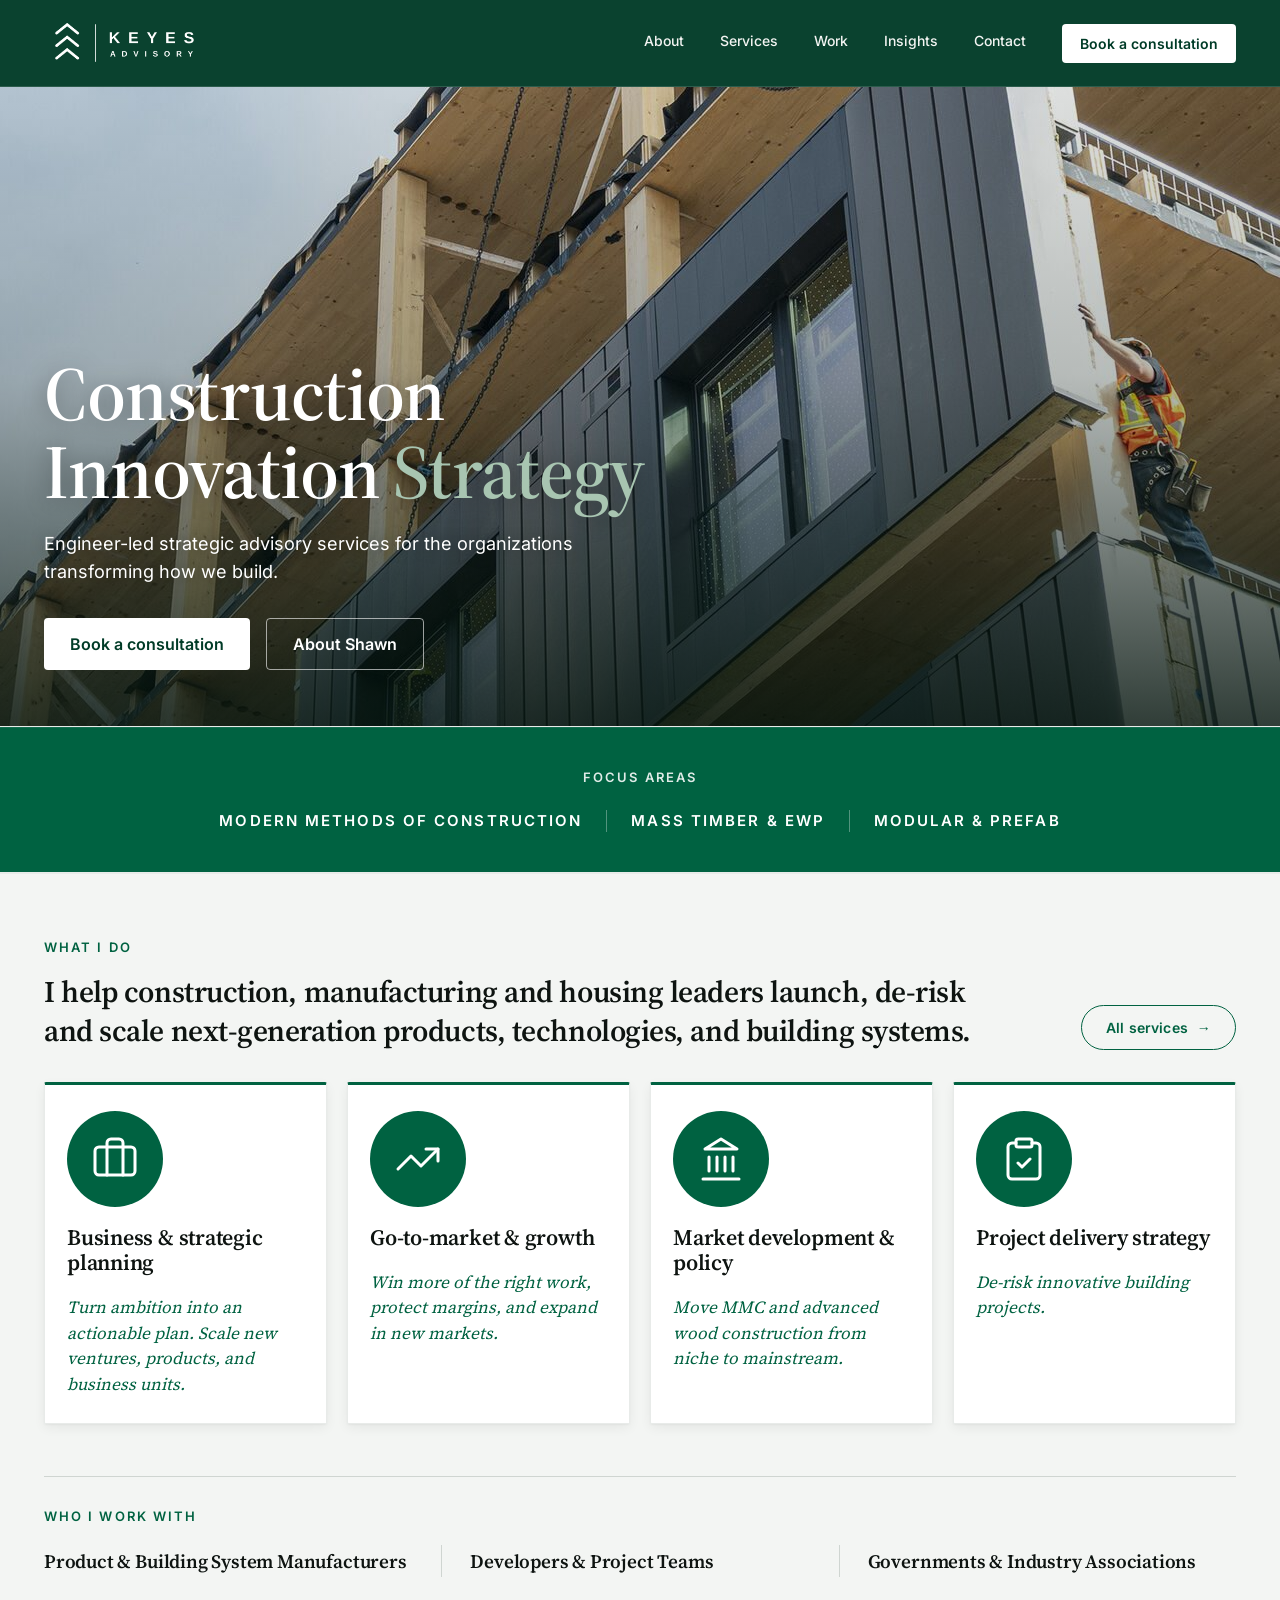
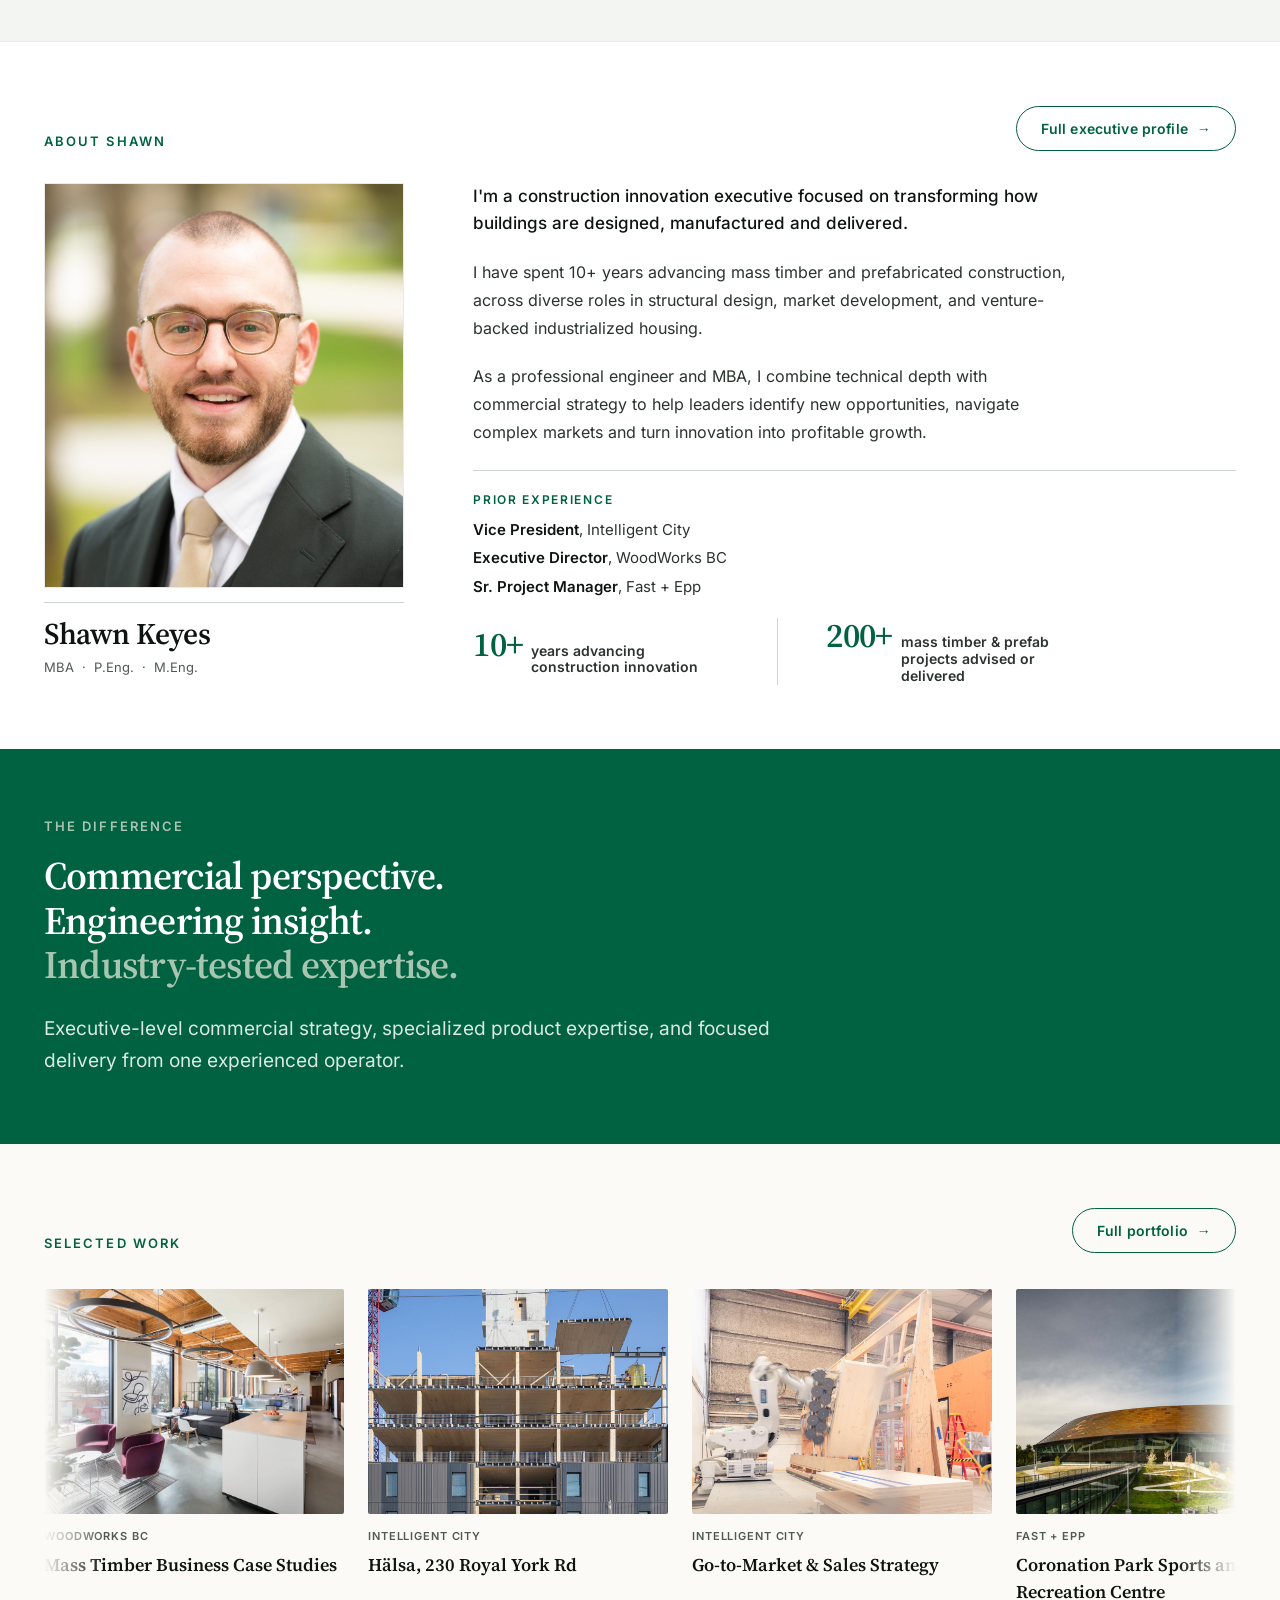
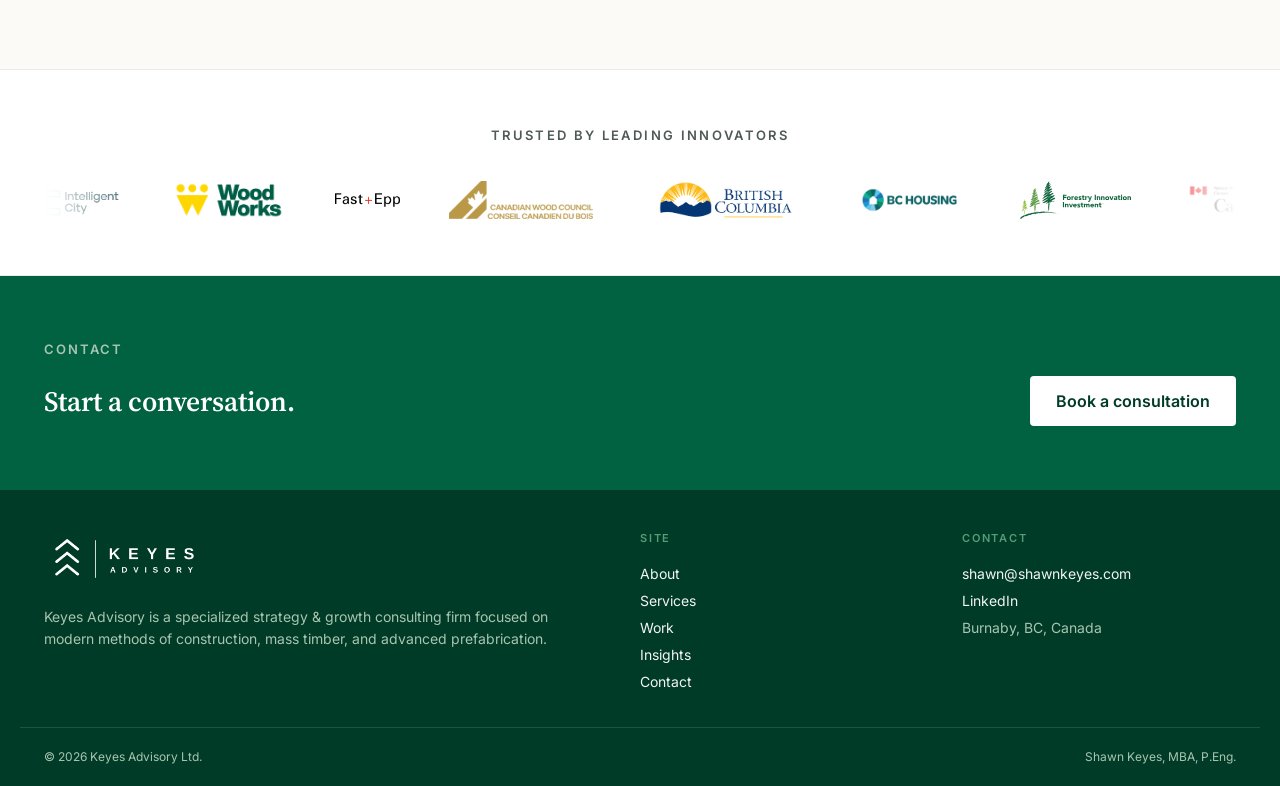
==== commit b494fbe8: "Draft round 4: homepage hero colour, section balance, Difference trim Hero - "Construction Innovatio" ====
--- a/index.html
+++ b/index.html
@@ -65,7 +65,7 @@
     <img class="img-hero__img" src="assets/photos/p-halsa-lift.jpg" alt="Prefabricated mass timber panel craned into place at Hälsa, Toronto">
     <div class="img-hero__scrim"></div>
     <div class="img-hero__inner">
-      <h1 class="img-hero__title">Construction<br><span class="accent">Innovation Strategy</span></h1>
+      <h1 class="img-hero__title">Construction<br>Innovation <span class="accent">Strategy</span></h1>
       <p class="img-hero__lede home-hero__lede">Engineer-led strategic advisory services for the organizations transforming how we build.</p>
       <div class="img-hero__actions">
         <a class="btn btn--white" href="mailto:shawn@shawnkeyes.com?subject=Intro%20call">Book a consultation</a>
@@ -143,7 +143,12 @@
   <!-- About me -->
   <section id="about" class="home-about">
     <div class="wrap" style="padding-top:64px;padding-bottom:64px;">
-      <span class="eyebrow" style="margin-bottom:20px;">About Shawn</span>
+      <div class="svc-head">
+        <div style="flex:1 1 auto;">
+          <span class="eyebrow">About Shawn</span>
+        </div>
+        <a class="btn-line" href="about.html">Full executive profile <span aria-hidden="true">→</span></a>
+      </div>
       <div class="home-about__grid">
         <div>
           <figure class="portrait-card">
@@ -153,7 +158,6 @@
             <div class="portrait-meta__name">Shawn Keyes</div>
             <div class="portrait-meta__creds">MBA &nbsp;·&nbsp; P.Eng. &nbsp;·&nbsp; M.Eng.</div>
           </div>
-          <a class="btn-line btn-line--dsk" href="about.html">Full executive profile <span aria-hidden="true">→</span></a>
         </div>
         <div>
           <p class="home-about__lead">I'm a construction innovation executive focused on transforming how buildings are designed, manufactured and delivered.</p>
@@ -175,7 +179,6 @@
           </div>
         </div>
       </div>
-      <a class="btn-line btn-line--mob" href="about.html">Full executive profile <span aria-hidden="true">→</span></a>
     </div>
   </section>
 
@@ -184,28 +187,8 @@
     <div class="wrap" style="padding-top:68px;padding-bottom:68px;">
       <div class="edge__head">
         <span class="eyebrow eyebrow--onDark">The difference</span>
-        <h2 class="edge__h2">Commercial perspective. Engineering insight.<br><span class="accent">Industry-tested expertise.</span></h2>
+        <h2 class="edge__h2">Commercial perspective.<br>Engineering insight.<br><span class="accent">Industry-tested expertise.</span></h2>
         <p class="edge__lede">Executive-level commercial strategy, specialized product expertise, and focused delivery from one experienced operator.</p>
-      </div>
-      <div class="edge__grid">
-        <article class="edge-item">
-          <span class="edge-item__rule" aria-hidden="true"></span>
-          <h3 class="edge-item__title">Technical depth</h3>
-          <p class="edge-item__body">Six years engineering mass timber at Fast + Epp. Preconstruction and delivery on a prefabricated timber platform at Intelligent City.</p>
-        </article>
-        <article class="edge-item">
-          <span class="edge-item__rule" aria-hidden="true"></span>
-          <h3 class="edge-item__title">Commercial rigour</h3>
-          <p class="edge-item__body">An MBA and a decade leading go-to-market, pricing, partnerships, and capital strategy.</p>
-        </article>
-        <article class="edge-item">
-          <span class="edge-item__rule" aria-hidden="true"></span>
-          <h3 class="edge-item__title">A narrow focus</h3>
-          <p class="edge-item__body">Mass timber, modular, and modern methods of construction. One market, understood end to end.</p>
-        </article>
-      </div>
-      <div class="edge__foot">
-        <a class="btn-line btn-line--light" href="portfolio.html">See the work <span aria-hidden="true">→</span></a>
       </div>
     </div>
   </section>
--- a/css/pages.css
+++ b/css/pages.css
@@ -184,7 +184,7 @@
 .home-about__grid {
   display: grid;
   grid-template-columns: 4fr 8fr;
-  gap: 44px;
+  gap: 48px;
   align-items: start;
 }
 .portrait-card { margin: 0; max-width: 360px; border: 1px solid var(--ink-100); }
@@ -227,7 +227,7 @@
 /* ---------- Services teaser (Home) + service cards ---------- */
 .svc-teaser { background: var(--forest-100); }
 .svc-head { display: flex; align-items: flex-end; justify-content: space-between; gap: 32px; flex-wrap: wrap; margin-bottom: 32px; }
-.svc-head__h2 { font-family: var(--font-display); font-size: clamp(26px, 3.2vw, 34px); font-weight: 600; line-height: 1.25; letter-spacing: -0.015em; color: var(--ink-900); margin: 14px 0 0; max-width: 40ch; }
+.svc-head__h2 { font-family: var(--font-display); font-size: clamp(23px, 2.7vw, 30px); font-weight: 600; line-height: 1.3; letter-spacing: -0.015em; color: var(--ink-900); margin: 14px 0 0; max-width: 62ch; text-wrap: balance; }
 .svc-head__h2 .accent, .accent-forest { color: var(--forest-700); }
 .svc-head__note { display: inline-flex; align-items: center; gap: 12px; margin-top: 16px; }
 .svc-head__note .bar { width: 26px; height: 2px; background: var(--forest-700); flex: 0 0 auto; }
@@ -285,7 +285,7 @@
 /* ---------- The edge (Home) ---------- */
 .edge { background: var(--forest-700); }
 .eyebrow--onDark { color: var(--forest-300); }
-.edge__head { max-width: 900px; }
+.edge__head { max-width: 940px; }
 .edge__h2 {
   font-family: var(--font-display);
   font-size: clamp(27px, 3.6vw, 39px);
@@ -294,9 +294,9 @@
 }
 .edge__h2 .accent { color: var(--forest-300); }
 .edge__lede {
-  font-size: 18px; line-height: 1.6;
-  color: rgba(255,255,255,0.82);
-  margin: 22px 0 0; max-width: 62ch;
+  font-size: 19px; line-height: 1.65;
+  color: rgba(255,255,255,0.86);
+  margin: 26px 0 0; max-width: 66ch;
 }
 .edge__grid {
   display: grid; grid-template-columns: repeat(3, 1fr);
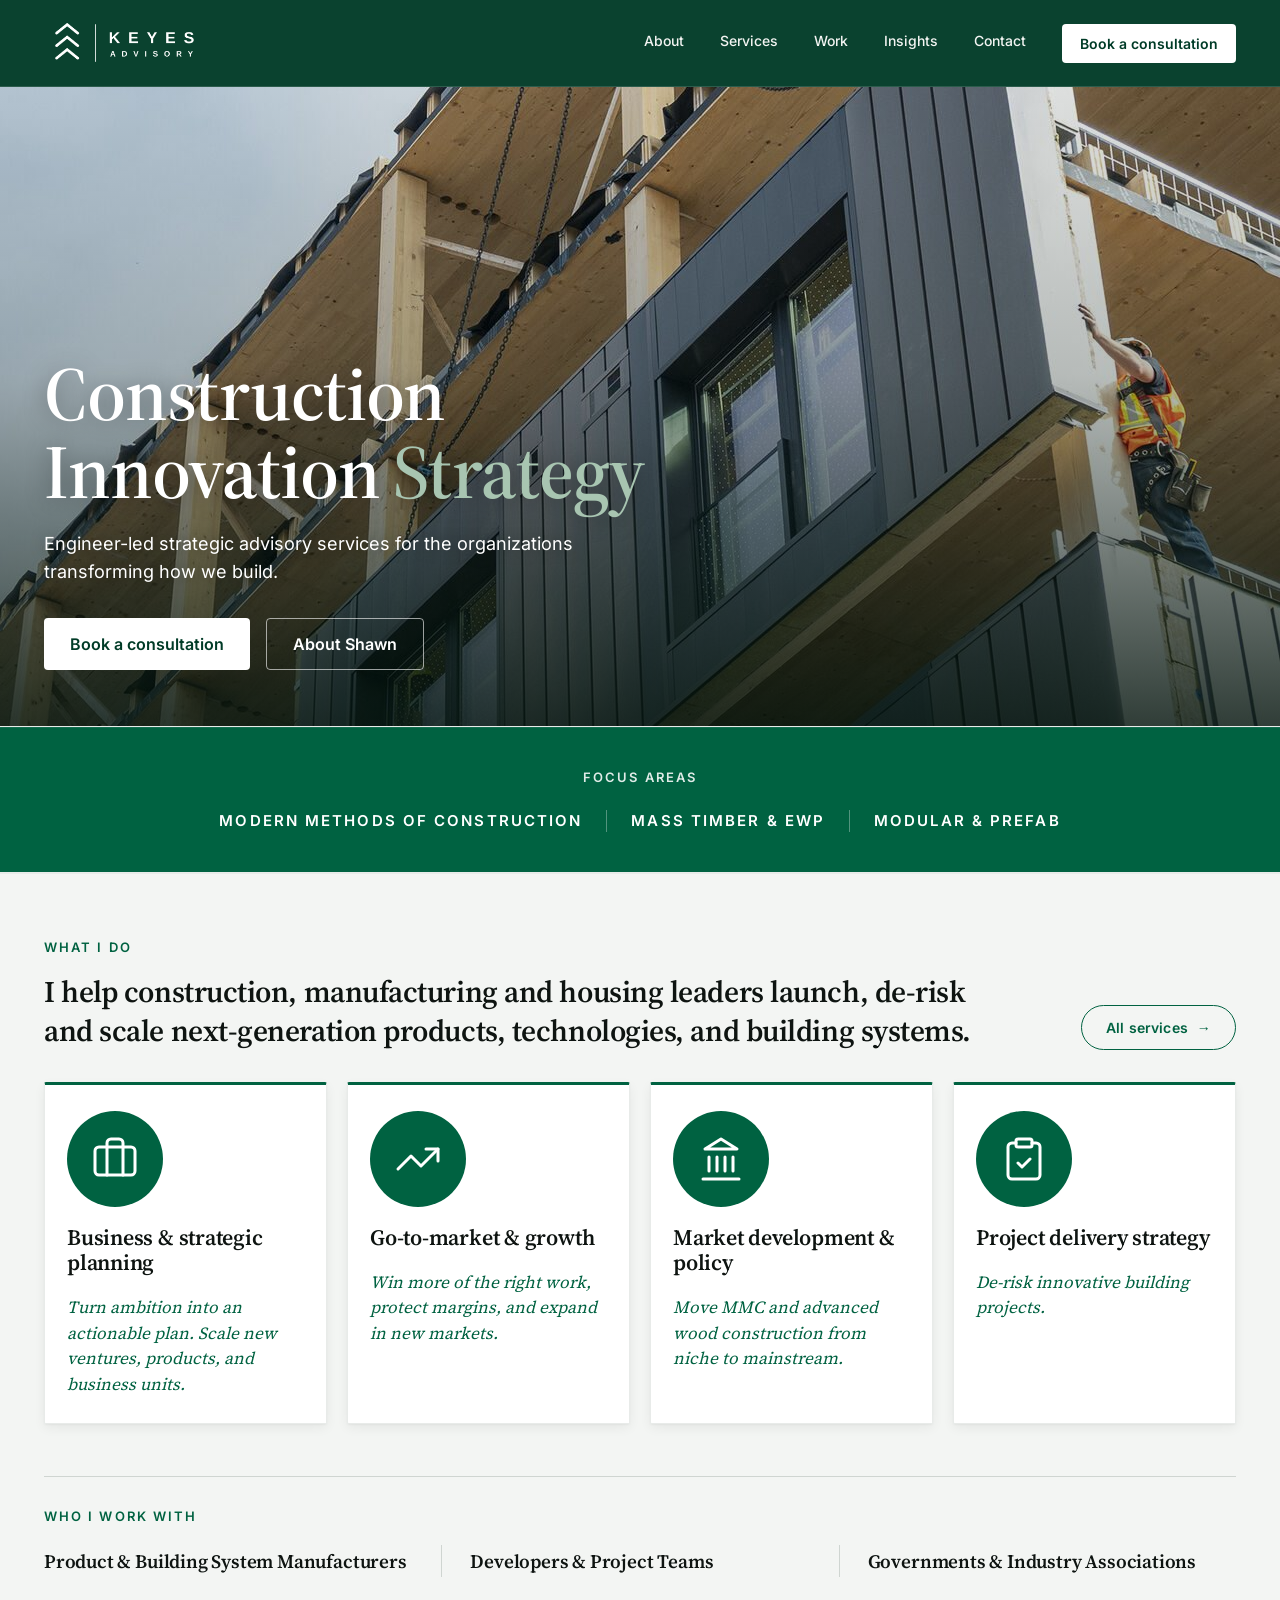
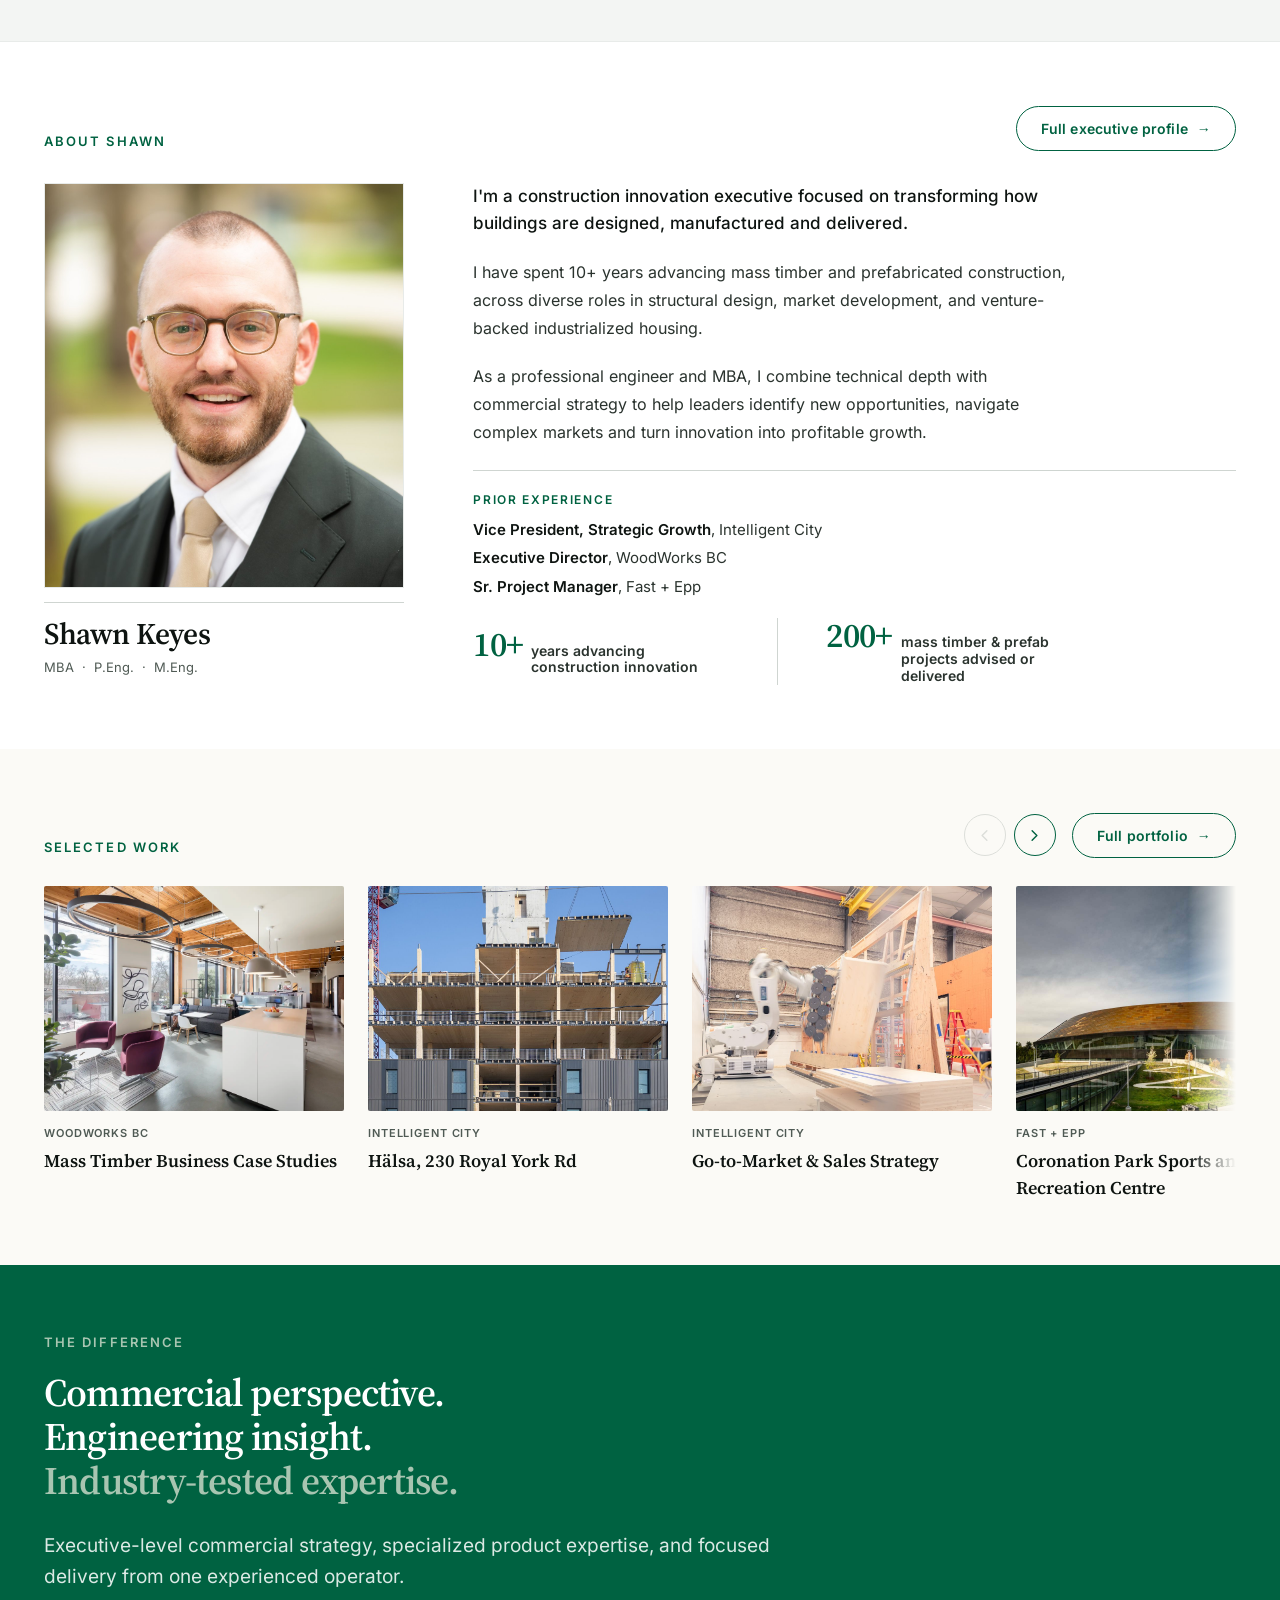
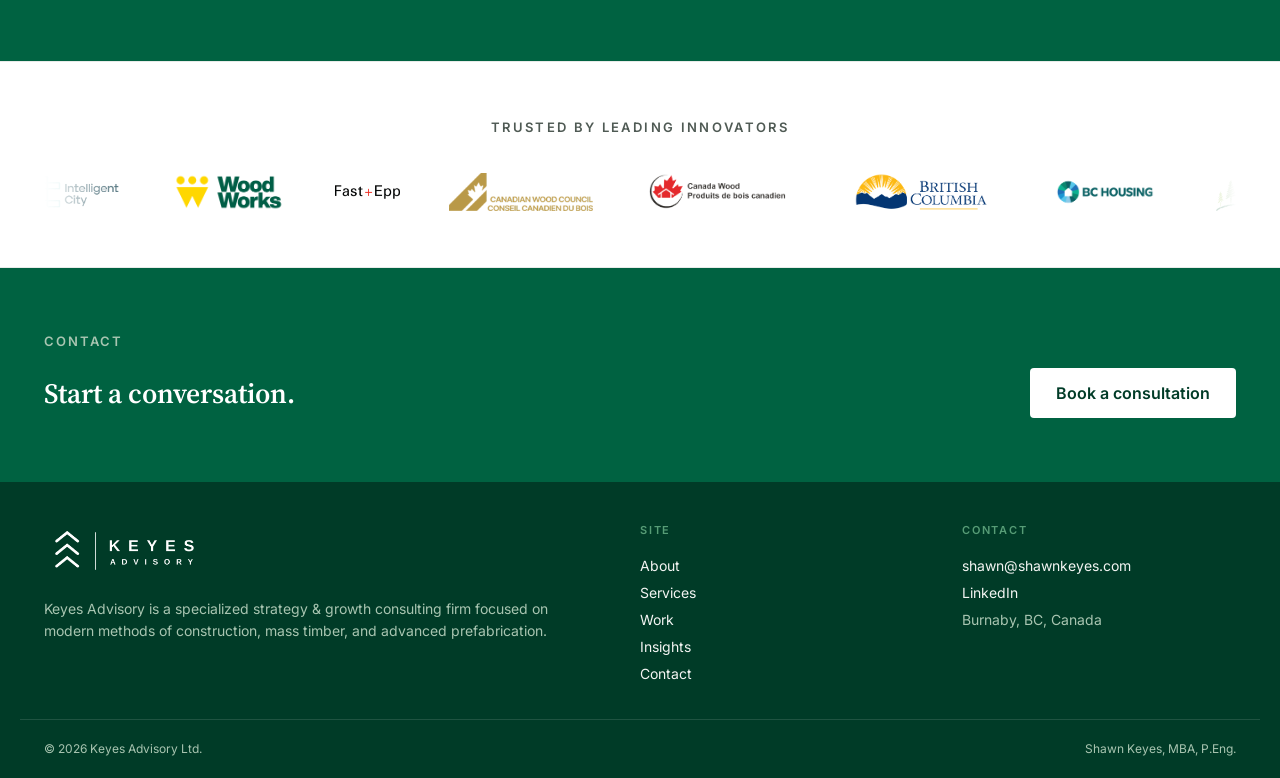
==== commit a3ffb20d: "Draft round 5: real article images, work carousel, homepage reorder Assets - Uploaded images renamed" ====
--- a/index.html
+++ b/index.html
@@ -165,7 +165,7 @@
           <p class="home-about__body">As a professional engineer and MBA, I combine technical depth with commercial strategy to help leaders identify new opportunities, navigate complex markets and turn innovation into profitable growth.</p>
           <div class="prior-exp">
             <span class="prior-exp__label">Prior experience</span>
-            <span class="prior-exp__roles"><span class="role-item"><strong>Vice President</strong>, Intelligent City</span><span class="role-item"><strong>Executive Director</strong>, WoodWorks BC</span><span class="role-item"><strong>Sr. Project Manager</strong>, Fast + Epp</span></span>
+            <span class="prior-exp__roles"><span class="role-item"><strong>Vice President, Strategic Growth</strong>, Intelligent City</span><span class="role-item"><strong>Executive Director</strong>, WoodWorks BC</span><span class="role-item"><strong>Sr. Project Manager</strong>, Fast + Epp</span></span>
           </div>
           <div class="stat-row">
             <div class="stat">
@@ -182,6 +182,34 @@
     </div>
   </section>
 
+  <!-- Selected work -->
+  <section id="work" class="section--cream">
+    <div class="wrap" style="padding-top:64px;padding-bottom:64px;">
+      <div class="work-head">
+        <div>
+          <span class="eyebrow">Selected work</span>
+        </div>
+        <div class="work-head__controls">
+          <div class="carousel__nav">
+            <button class="carousel__btn" type="button" data-dir="-1" aria-label="Previous projects" aria-controls="work-track">
+              <svg viewBox="0 0 24 24" fill="none" stroke="currentColor" stroke-width="1.8" stroke-linecap="round" stroke-linejoin="round" aria-hidden="true"><path d="M15 18l-6-6 6-6"></path></svg>
+            </button>
+            <button class="carousel__btn" type="button" data-dir="1" aria-label="Next projects" aria-controls="work-track">
+              <svg viewBox="0 0 24 24" fill="none" stroke="currentColor" stroke-width="1.8" stroke-linecap="round" stroke-linejoin="round" aria-hidden="true"><path d="M9 18l6-6-6-6"></path></svg>
+            </button>
+          </div>
+          <a class="btn-line" href="portfolio.html">Full portfolio <span aria-hidden="true">&rarr;</span></a>
+        </div>
+      </div>
+
+      <div class="carousel" data-carousel>
+        <div class="carousel__track" id="work-track" tabindex="0" role="region" aria-label="Selected projects, scrollable"></div>
+        <div class="carousel__edge carousel__edge--prev" data-dir="-1" aria-hidden="true"></div>
+        <div class="carousel__edge carousel__edge--next" data-dir="1" aria-hidden="true"></div>
+      </div>
+    </div>
+  </section>
+
   <!-- The difference -->
   <section id="edge" class="edge" aria-label="The difference">
     <div class="wrap" style="padding-top:68px;padding-bottom:68px;">
@@ -193,20 +221,6 @@
     </div>
   </section>
 
-  <!-- Selected work -->
-  <section id="work" class="section--cream">
-    <div class="wrap" style="padding-top:64px;padding-bottom:64px;">
-      <div class="work-head">
-        <div>
-          <span class="eyebrow">Selected work</span>
-        </div>
-        <a class="btn-line" href="portfolio.html">Full portfolio <span aria-hidden="true">→</span></a>
-      </div>
-      <div class="marquee-mask">
-        <div class="marquee-track" id="work-track"></div>
-      </div>
-    </div>
-  </section>
 
   <!-- Trusted by -->
   <section class="trusted">
@@ -265,5 +279,6 @@
 
 <script src="js/nav-toggle.js"></script>
 <script src="js/home-marquee.js"></script>
+<script src="js/work-carousel.js"></script>
 </body>
 </html>
--- a/css/pages.css
+++ b/css/pages.css
@@ -321,38 +321,81 @@
   margin: 0; max-width: 34ch;
 }
 
-/* ---------- Selected work marquee (Home) ---------- */
-.work { }
-.work-head { display: flex; align-items: flex-end; justify-content: space-between; gap: 32px; flex-wrap: wrap; margin-bottom: 36px; }
-.work-head__h2 { font-family: var(--font-display); font-size: clamp(28px, 3.6vw, 34px); font-weight: 600; line-height: 1.2; letter-spacing: -0.015em; color: var(--ink-900); margin: 16px 0 0; max-width: 26ch; }
-.marquee-mask {
-  overflow: hidden;
-  -webkit-mask-image: linear-gradient(90deg, transparent 0, #000 5%, #000 95%, transparent 100%);
-  mask-image: linear-gradient(90deg, transparent 0, #000 5%, #000 95%, transparent 100%);
-}
-/* Selected-work strip: paused by default, scrolls only while hovered, at a calm
-   pace matched to the "Trusted by" logo marquee. */
-.marquee-track { display: flex; width: max-content; gap: 24px; animation: logoMarquee 72s linear infinite; animation-play-state: paused; }
-.marquee-mask:hover .marquee-track { animation-play-state: running; }
-/* Touch devices have no hover: turn the strip into a finger-swipeable row that
-   only moves when the user scrolls it, rather than auto-animating. */
-@media (hover: none) {
-  .marquee-mask {
-    overflow-x: auto;
-    -webkit-overflow-scrolling: touch;
-    scroll-snap-type: x mandatory;
-    scroll-padding-left: 24px;
-    -webkit-mask-image: none;
-    mask-image: none;
-  }
-  .marquee-track { animation: none; }
-  .work-card { scroll-snap-align: start; }
-}
+/* ---------- Selected work carousel (Home) ---------- */
+.work-head { display: flex; align-items: flex-end; justify-content: space-between; gap: 24px; flex-wrap: wrap; margin-bottom: 28px; }
+.work-head__controls { display: flex; align-items: center; gap: 16px; }
+.carousel__nav { display: flex; gap: 8px; }
+.carousel__btn {
+  display: inline-flex; align-items: center; justify-content: center;
+  width: 42px; height: 42px; padding: 0;
+  color: var(--forest-700); background: transparent;
+  border: 1.5px solid var(--forest-700); border-radius: 50%;
+  cursor: pointer;
+  transition: background var(--dur-1) var(--ease), color var(--dur-1) var(--ease),
+              border-color var(--dur-1) var(--ease), opacity var(--dur-1) var(--ease);
+}
+.carousel__btn svg { width: 19px; height: 19px; display: block; }
+.carousel__btn:hover:not(:disabled) { background: var(--forest-700); color: #fff; }
+.carousel__btn:focus-visible { outline: 2px solid var(--forest-400); outline-offset: 3px; }
+.carousel__btn:disabled { opacity: 0.28; cursor: default; border-color: var(--ink-300); color: var(--ink-300); }
+
+.carousel { position: relative; }
+.carousel__track {
+  display: flex;
+  gap: 24px;
+  overflow-x: auto;
+  scrollbar-width: none;
+  -webkit-overflow-scrolling: touch;
+  /* Fade the outgoing edge, but only while there is more to see that way. */
+  -webkit-mask-image: linear-gradient(90deg, transparent 0, #000 4%, #000 96%, transparent 100%);
+  mask-image: linear-gradient(90deg, transparent 0, #000 4%, #000 96%, transparent 100%);
+}
+.carousel__track::-webkit-scrollbar { display: none; }
+.carousel__track:focus-visible { outline: 2px solid var(--forest-400); outline-offset: 4px; }
+.carousel.is-start .carousel__track {
+  -webkit-mask-image: linear-gradient(90deg, #000 96%, transparent 100%);
+  mask-image: linear-gradient(90deg, #000 96%, transparent 100%);
+}
+.carousel.is-end .carousel__track {
+  -webkit-mask-image: linear-gradient(90deg, transparent 0, #000 4%);
+  mask-image: linear-gradient(90deg, transparent 0, #000 4%);
+}
+.carousel.is-start.is-end .carousel__track { -webkit-mask-image: none; mask-image: none; }
+.carousel__track.is-dragging { cursor: grabbing; }
+.carousel__track.is-dragging .work-card { pointer-events: none; }
+
+/* Hover strips over the outer edges of the track. Invisible until pointed at,
+   then a soft scrim and chevron say which way the row will move. */
+.carousel__edge {
+  position: absolute; top: 0; bottom: 0; width: 76px;
+  cursor: pointer; opacity: 0;
+  transition: opacity var(--dur-1) var(--ease);
+  display: flex; align-items: center;
+}
+.carousel__edge--prev { left: 0; justify-content: flex-start;
+  background: linear-gradient(90deg, var(--paper-warm) 32%, transparent); }
+.carousel__edge--next { right: 0; justify-content: flex-end;
+  background: linear-gradient(270deg, var(--paper-warm) 32%, transparent); }
+.carousel__edge::after {
+  content: ""; width: 11px; height: 11px; margin: 0 16px;
+  border-top: 2px solid var(--forest-700); border-right: 2px solid var(--forest-700);
+}
+.carousel__edge--prev::after { transform: rotate(-135deg); }
+.carousel__edge--next::after { transform: rotate(45deg); }
+.carousel:hover .carousel__edge { opacity: 0.55; }
+.carousel .carousel__edge:hover { opacity: 1; }
+.carousel.is-start .carousel__edge--prev,
+.carousel.is-end .carousel__edge--next { opacity: 0 !important; pointer-events: none; }
+/* No hover on touch: swiping is the interaction, so the strips stay out of it. */
+@media (hover: none) { .carousel__edge { display: none; } }
+
 .work-card { text-decoration: none; display: block; flex: 0 0 300px; }
 .work-card figure { margin: 0; overflow: hidden; border-radius: 2px; }
-.work-card img { width: 100%; aspect-ratio: 4/3; object-fit: cover; display: block; }
+.work-card img { width: 100%; aspect-ratio: 4/3; object-fit: cover; display: block; transition: transform 600ms var(--ease); }
+.work-card:hover img { transform: scale(1.04); }
 .work-card__meta { font-family: var(--font-body); font-size: 11px; font-weight: 600; letter-spacing: 0.08em; text-transform: uppercase; color: var(--ink-500); margin-top: 14px; }
 .work-card__title { color: var(--ink-900); font-size: 18px; font-family: var(--font-display); font-weight: 600; margin-top: 6px; }
+.work-card:hover .work-card__title { color: var(--forest-700); }
 
 /* ---------- Trusted by marquee ---------- */
 .trusted { background: #fff; border-top: 1px solid var(--ink-100); border-bottom: 1px solid var(--ink-100); }
@@ -585,6 +628,10 @@
 
 @media (max-width: 620px) {
   .svc-grid { grid-template-columns: 1fr; }
+  .work-head { gap: 18px; }
+  .work-head__controls { width: 100%; justify-content: space-between; }
+  .carousel__btn { width: 40px; height: 40px; }
+  .work-card { flex: 0 0 74%; }
   .clients { margin-top: 40px; padding-top: 28px; }
   .edge__foot { flex-direction: column; align-items: flex-start; }
   .edge__foot .btn { width: 100%; justify-content: center; }
@@ -668,6 +715,6 @@
   .img-hero__actions .btn { justify-content: center; }
 }
 @media (prefers-reduced-motion: reduce) {
-  .marquee-track, .trusted-track { animation: none; }
+  .trusted-track { animation: none; }
   .pf-more-btn .chev { animation: none; }
 }
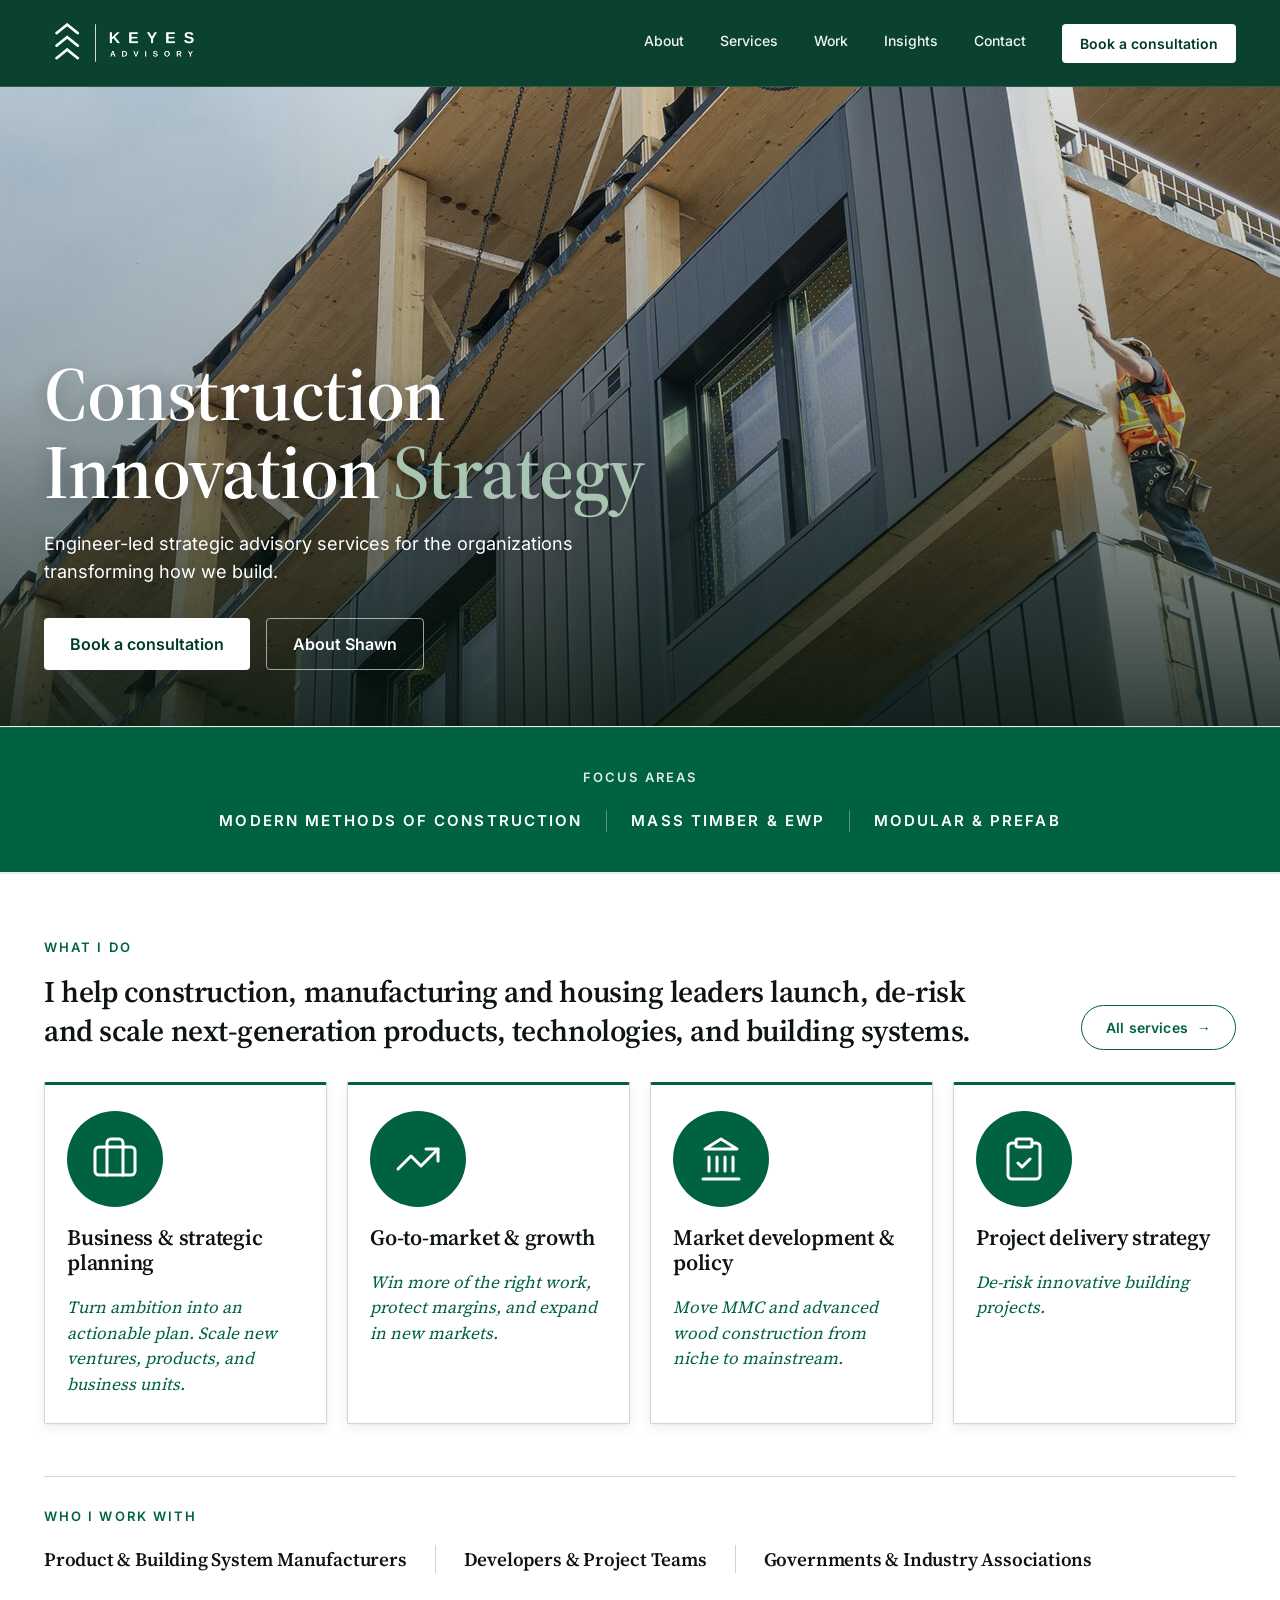
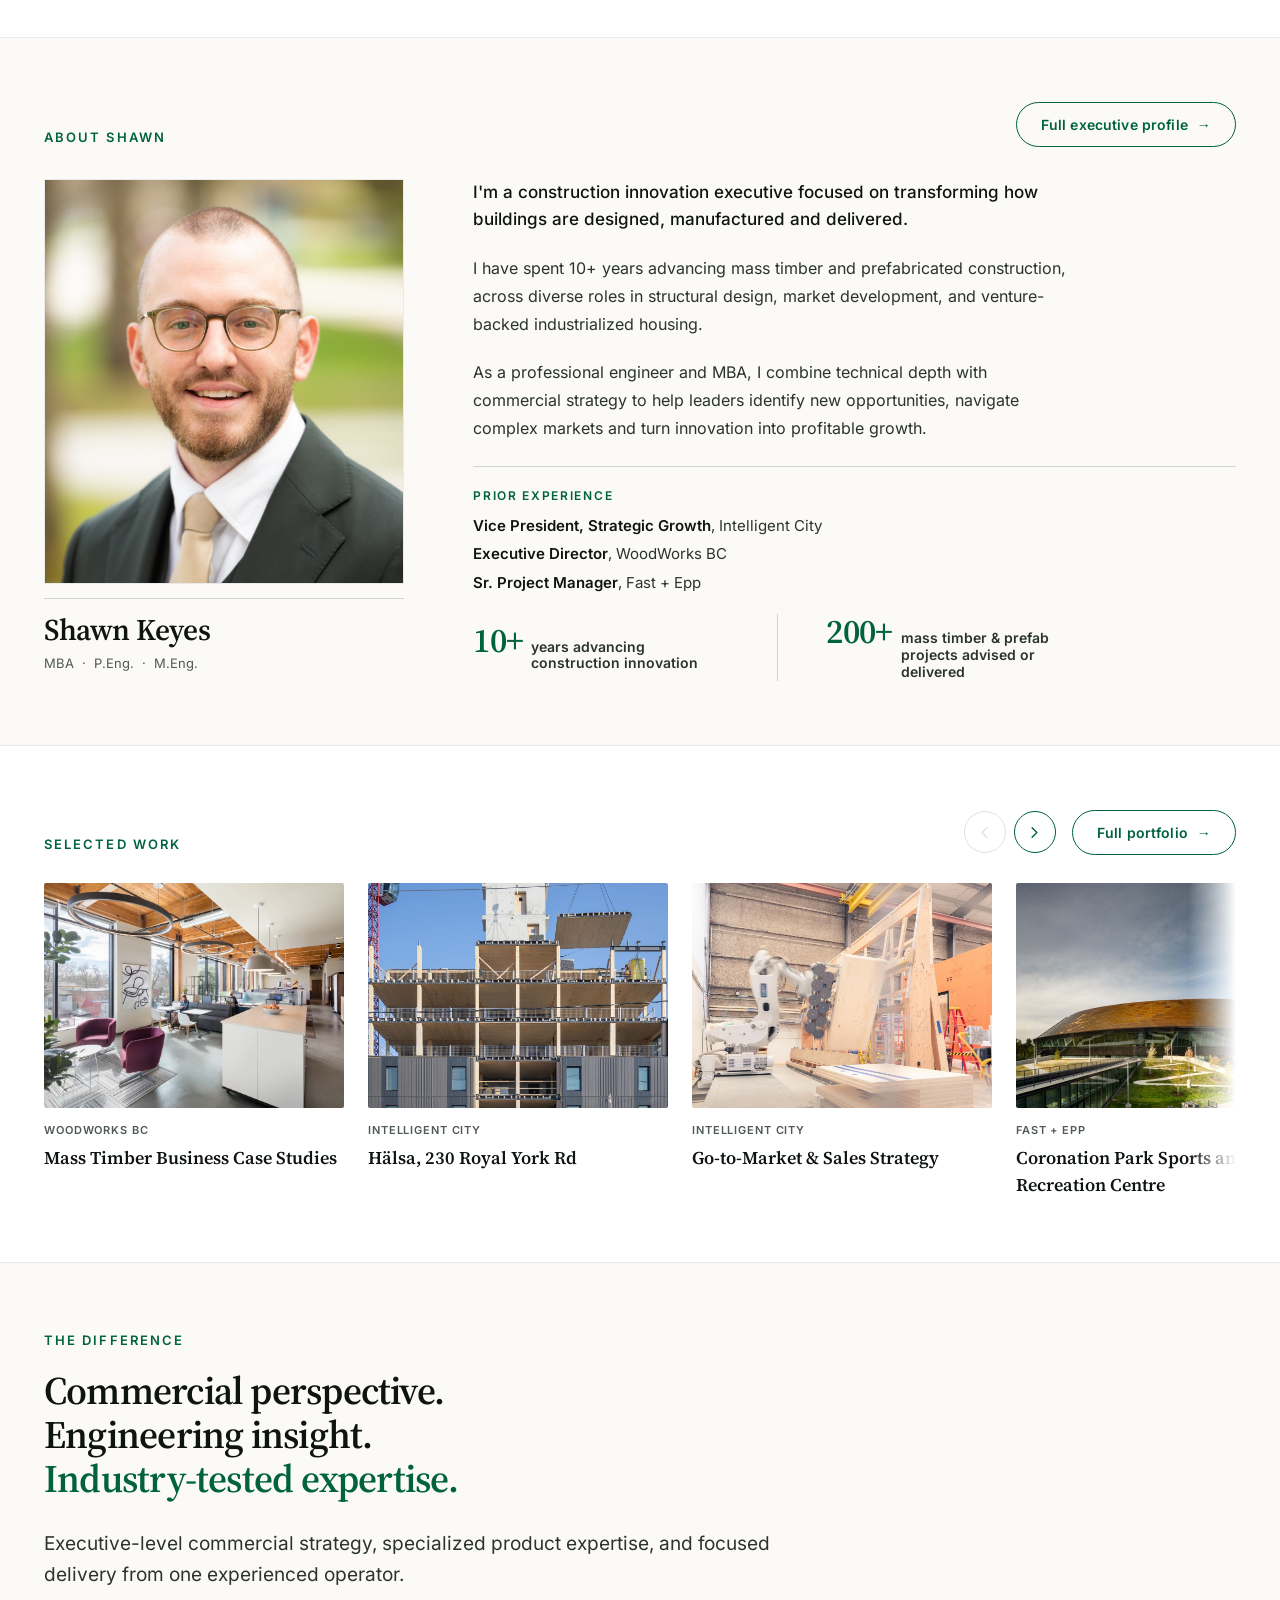
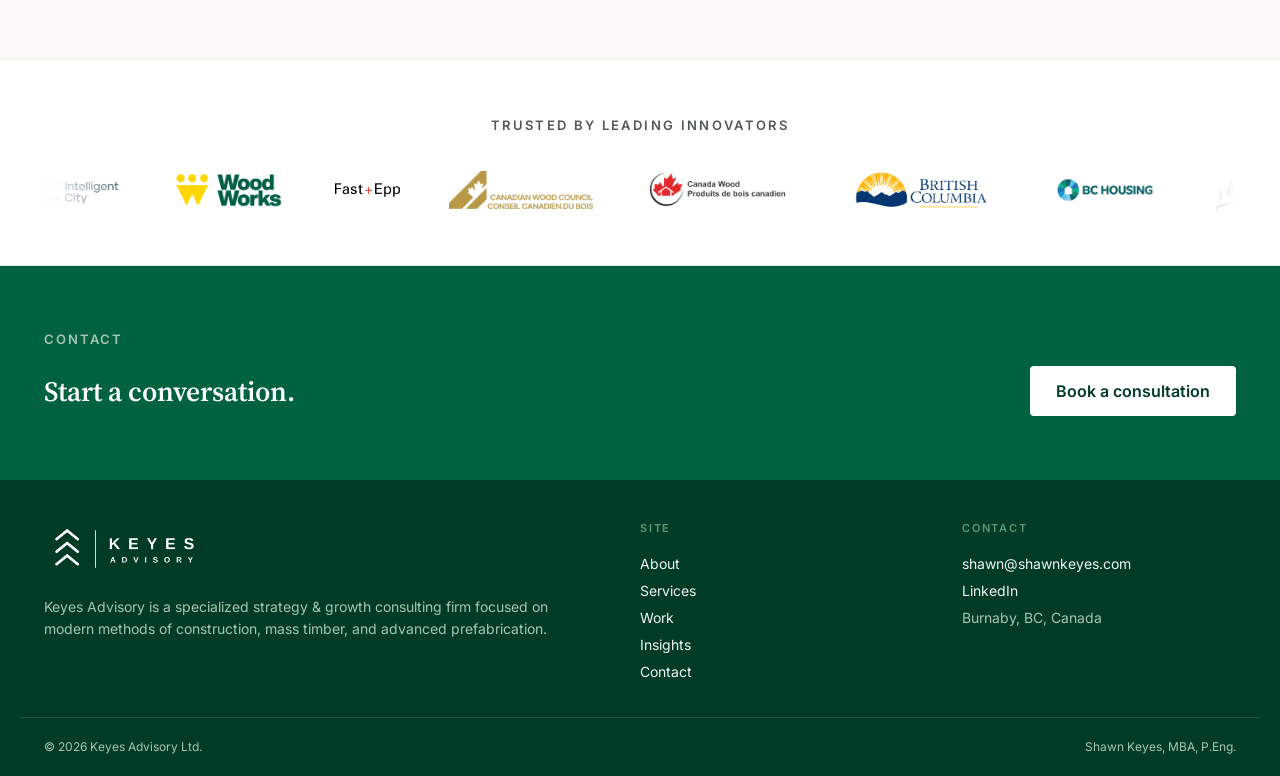
==== commit cbeec5fd: "Draft round 6: unify homepage section backgrounds The run from "What I do" to "Trusted by" was using" ====
--- a/index.html
+++ b/index.html
@@ -87,7 +87,7 @@
   </section>
 
   <!-- Services + clients -->
-  <section id="services" class="svc-teaser section-bordered">
+  <section id="services" class="svc-teaser band band--white">
     <div class="wrap" style="padding-top:64px;padding-bottom:64px;">
       <div class="svc-head">
         <div style="flex:1 1 auto;">
@@ -141,7 +141,7 @@
   </section>
 
   <!-- About me -->
-  <section id="about" class="home-about">
+  <section id="about" class="home-about band band--cream">
     <div class="wrap" style="padding-top:64px;padding-bottom:64px;">
       <div class="svc-head">
         <div style="flex:1 1 auto;">
@@ -183,7 +183,7 @@
   </section>
 
   <!-- Selected work -->
-  <section id="work" class="section--cream">
+  <section id="work" class="band band--white">
     <div class="wrap" style="padding-top:64px;padding-bottom:64px;">
       <div class="work-head">
         <div>
@@ -211,10 +211,10 @@
   </section>
 
   <!-- The difference -->
-  <section id="edge" class="edge" aria-label="The difference">
+  <section id="edge" class="edge band band--cream" aria-label="The difference">
     <div class="wrap" style="padding-top:68px;padding-bottom:68px;">
       <div class="edge__head">
-        <span class="eyebrow eyebrow--onDark">The difference</span>
+        <span class="eyebrow">The difference</span>
         <h2 class="edge__h2">Commercial perspective.<br>Engineering insight.<br><span class="accent">Industry-tested expertise.</span></h2>
         <p class="edge__lede">Executive-level commercial strategy, specialized product expertise, and focused delivery from one experienced operator.</p>
       </div>
@@ -223,7 +223,7 @@
 
 
   <!-- Trusted by -->
-  <section class="trusted">
+  <section class="trusted band band--white">
     <div class="wrap" style="padding-top:56px;padding-bottom:56px;">
       <div class="trusted__label">Trusted by leading innovators</div>
       <div class="trusted-mask">
--- a/css/pages.css
+++ b/css/pages.css
@@ -140,6 +140,15 @@
 .section--band { background: var(--forest-100); }
 .section-bordered { border-top: 1px solid var(--ink-100); border-bottom: 1px solid var(--ink-100); }
 
+/* ---------- Homepage section rhythm ----------
+   One alternating two-tone system from "What I do" down to "Trusted by",
+   so the middle of the page reads as a single run rather than four
+   different tints. Solid forest is kept for the Focus strip and the
+   Contact band that bookend it. */
+.band { border-top: 1px solid var(--ink-100); }
+.band--white { background: #fff; --band-bg: #fff; }
+.band--cream { background: var(--paper-warm); --band-bg: var(--paper-warm); }
+
 /* ---------- Home hero (full-bleed shares .img-hero) ---------- */
 .home-hero__lede { max-width: 52ch; }
 
@@ -180,7 +189,7 @@
 .focus__item + .focus__item { border-left: 1px solid rgba(255,255,255,0.32); }
 
 /* ---------- Home About (editorial classic) ---------- */
-.home-about { background: #fff; }
+.home-about { }
 .home-about__grid {
   display: grid;
   grid-template-columns: 4fr 8fr;
@@ -225,7 +234,7 @@
 .link-underline:hover { border-bottom-color: var(--forest-700); gap: 12px; color: var(--forest-700); }
 
 /* ---------- Services teaser (Home) + service cards ---------- */
-.svc-teaser { background: var(--forest-100); }
+.svc-teaser { }
 .svc-head { display: flex; align-items: flex-end; justify-content: space-between; gap: 32px; flex-wrap: wrap; margin-bottom: 32px; }
 .svc-head__h2 { font-family: var(--font-display); font-size: clamp(23px, 2.7vw, 30px); font-weight: 600; line-height: 1.3; letter-spacing: -0.015em; color: var(--ink-900); margin: 14px 0 0; max-width: 62ch; text-wrap: balance; }
 .svc-head__h2 .accent, .accent-forest { color: var(--forest-700); }
@@ -241,10 +250,10 @@
   flex-direction: column;
   text-decoration: none;
   background: #fff;
-  border: 1px solid var(--ink-100);
+  border: 1px solid var(--ink-200);
   border-top: 3px solid var(--forest-700);
   border-radius: 2px;
-  box-shadow: 0 4px 12px rgba(14,20,17,0.06), 0 1px 2px rgba(14,20,17,0.04);
+  box-shadow: 0 4px 14px rgba(14,20,17,0.07), 0 1px 2px rgba(14,20,17,0.04);
   padding: 26px 22px;
   transition: box-shadow 260ms var(--ease), transform 260ms var(--ease);
 }
@@ -271,31 +280,30 @@
 .clients { margin-top: 52px; padding-top: 30px; border-top: 1px solid var(--ink-200); }
 .clients__list {
   list-style: none; margin: 18px 0 0; padding: 0;
-  display: grid; grid-template-columns: repeat(3, 1fr); gap: 0;
+  display: flex; flex-wrap: wrap; gap: 10px 0;
 }
 .clients__list li {
-  position: relative;
   font-family: var(--font-display);
   font-size: 19px; font-weight: 600; line-height: 1.3; letter-spacing: -0.01em;
   color: var(--ink-900);
-  padding: 4px 28px 4px 0;
-}
-.clients__list li + li { padding-left: 28px; border-left: 1px solid var(--ink-200); }
+  padding: 2px 0;
+}
+.clients__list li + li { margin-left: 28px; padding-left: 28px; border-left: 1px solid var(--ink-200); }
 
 /* ---------- The edge (Home) ---------- */
-.edge { background: var(--forest-700); }
+.edge { }
 .eyebrow--onDark { color: var(--forest-300); }
 .edge__head { max-width: 940px; }
 .edge__h2 {
   font-family: var(--font-display);
   font-size: clamp(27px, 3.6vw, 39px);
   font-weight: 600; line-height: 1.14; letter-spacing: -0.02em;
-  color: #fff; margin: 18px 0 0;
-}
-.edge__h2 .accent { color: var(--forest-300); }
+  color: var(--ink-900); margin: 18px 0 0;
+}
+.edge__h2 .accent { color: var(--forest-700); }
 .edge__lede {
   font-size: 19px; line-height: 1.65;
-  color: rgba(255,255,255,0.86);
+  color: var(--ink-700);
   margin: 26px 0 0; max-width: 66ch;
 }
 .edge__grid {
@@ -373,9 +381,9 @@
   display: flex; align-items: center;
 }
 .carousel__edge--prev { left: 0; justify-content: flex-start;
-  background: linear-gradient(90deg, var(--paper-warm) 32%, transparent); }
+  background: linear-gradient(90deg, var(--band-bg, #fff) 32%, transparent); }
 .carousel__edge--next { right: 0; justify-content: flex-end;
-  background: linear-gradient(270deg, var(--paper-warm) 32%, transparent); }
+  background: linear-gradient(270deg, var(--band-bg, #fff) 32%, transparent); }
 .carousel__edge::after {
   content: ""; width: 11px; height: 11px; margin: 0 16px;
   border-top: 2px solid var(--forest-700); border-right: 2px solid var(--forest-700);
@@ -398,7 +406,7 @@
 .work-card:hover .work-card__title { color: var(--forest-700); }
 
 /* ---------- Trusted by marquee ---------- */
-.trusted { background: #fff; border-top: 1px solid var(--ink-100); border-bottom: 1px solid var(--ink-100); }
+.trusted { border-bottom: 1px solid var(--ink-100); }
 .trusted__label { text-align: center; font-family: var(--font-body); font-size: 13px; font-weight: 600; letter-spacing: 0.18em; text-transform: uppercase; color: var(--ink-500); margin-bottom: 36px; }
 .trusted-mask {
   overflow: hidden;
@@ -618,8 +626,8 @@
   .expertise__grid { grid-template-columns: 1fr; }
   .exp-card:nth-child(odd) { border-right: none; padding-right: 0; }
   .exp-card:nth-child(even) { padding-left: 0; }
-  .clients__list { grid-template-columns: 1fr; }
-  .clients__list li + li { padding-left: 0; border-left: none; border-top: 1px solid var(--ink-200); margin-top: 4px; padding-top: 12px; }
+  .clients__list { flex-direction: column; gap: 0; }
+  .clients__list li + li { margin-left: 0; padding-left: 0; border-left: none; border-top: 1px solid var(--ink-200); margin-top: 10px; padding-top: 10px; }
   .edge__grid { grid-template-columns: 1fr; gap: 32px; }
 
   .link-underline--dsk, .btn-line--dsk { display: none; }
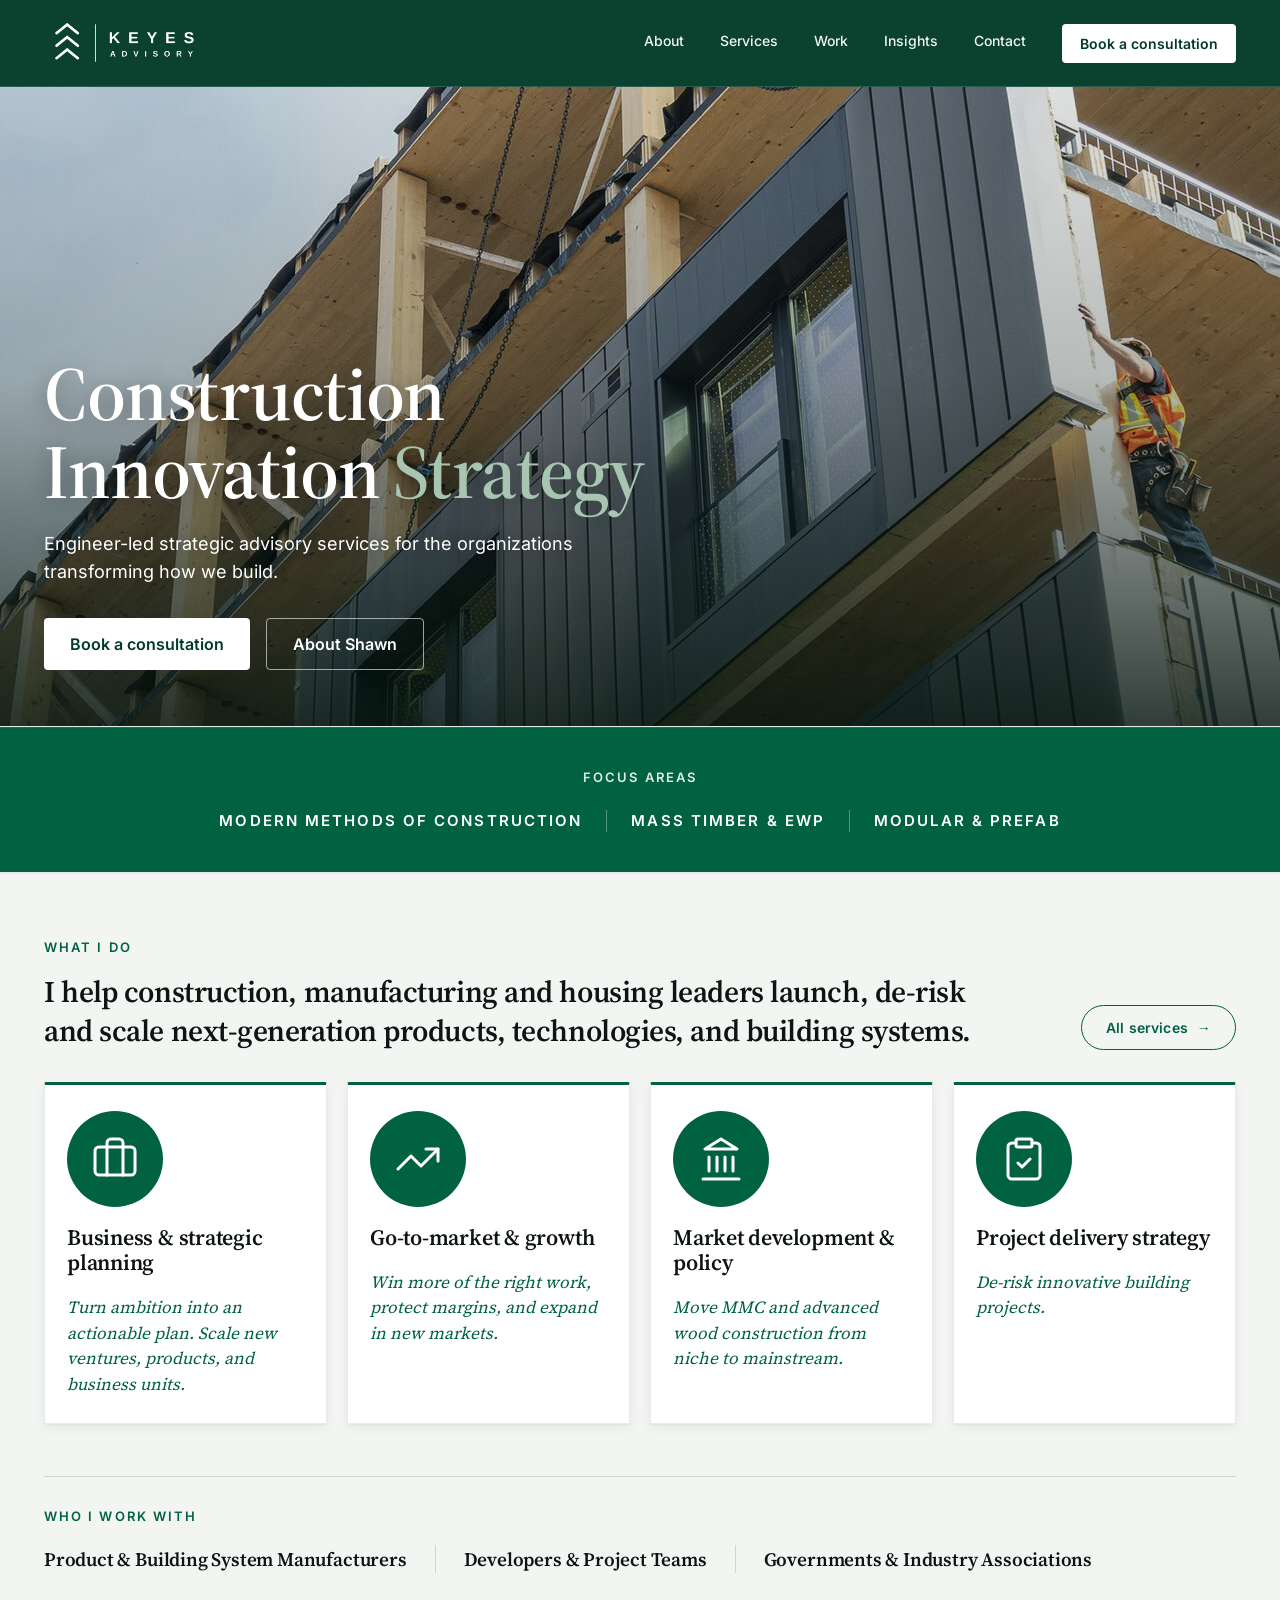
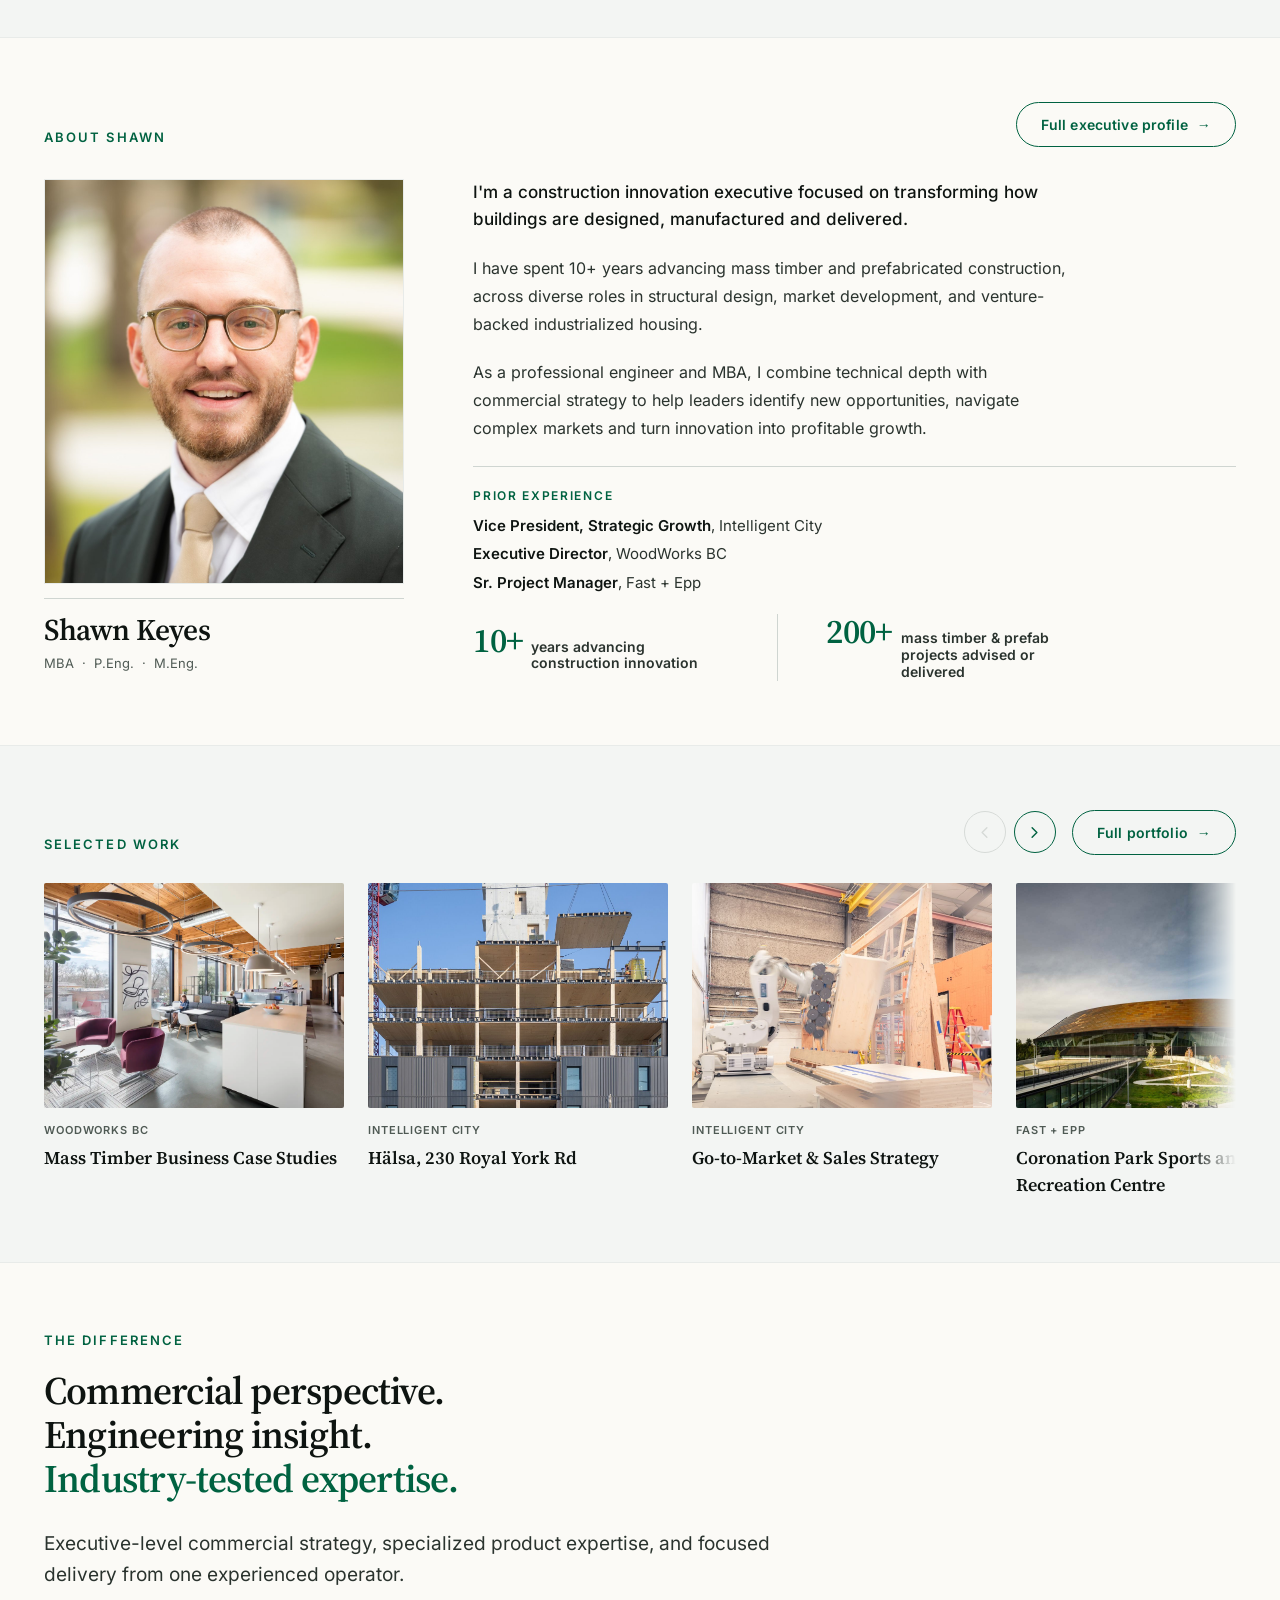
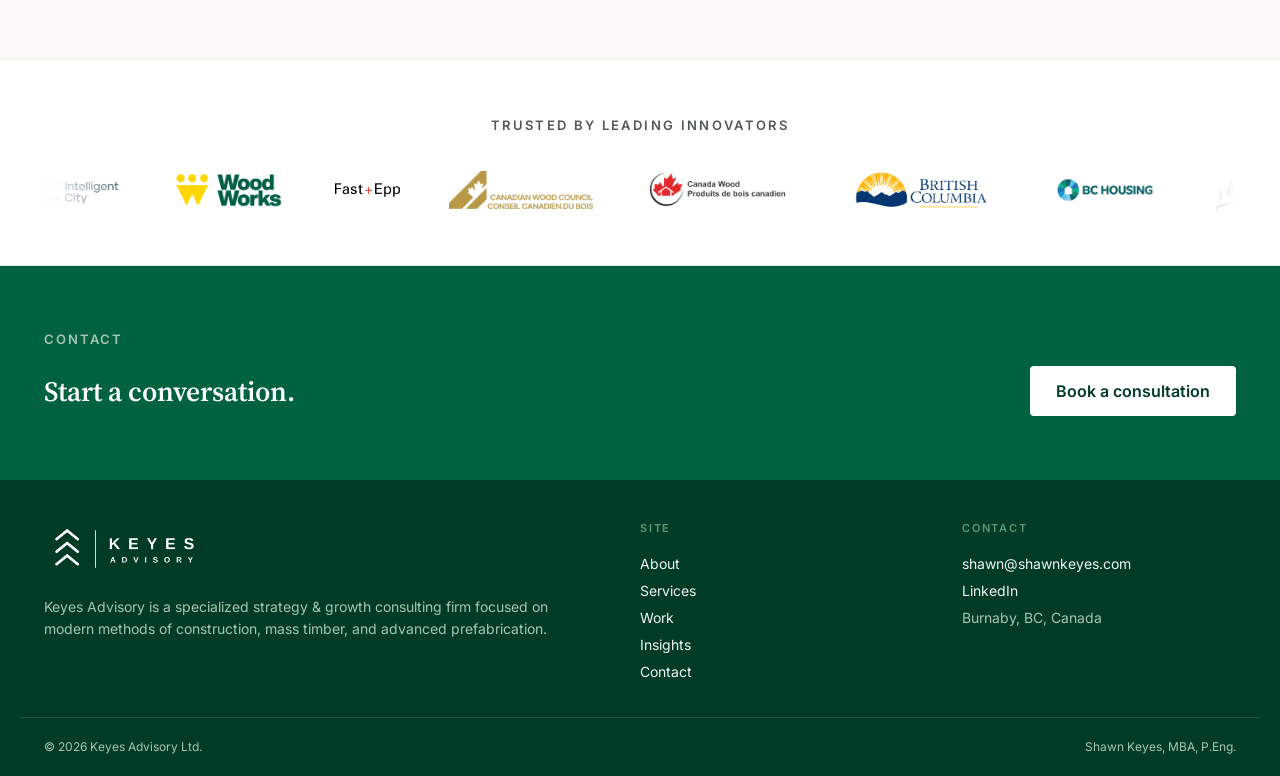
==== commit 8d736229: "Draft round 7: warmer homepage bands, mobile-native work carousel Backgrounds - Homepage now uses th" ====
--- a/index.html
+++ b/index.html
@@ -87,7 +87,7 @@
   </section>
 
   <!-- Services + clients -->
-  <section id="services" class="svc-teaser band band--white">
+  <section id="services" class="svc-teaser band band--tint">
     <div class="wrap" style="padding-top:64px;padding-bottom:64px;">
       <div class="svc-head">
         <div style="flex:1 1 auto;">
@@ -183,7 +183,7 @@
   </section>
 
   <!-- Selected work -->
-  <section id="work" class="band band--white">
+  <section id="work" class="band band--tint">
     <div class="wrap" style="padding-top:64px;padding-bottom:64px;">
       <div class="work-head">
         <div>
--- a/css/pages.css
+++ b/css/pages.css
@@ -3,7 +3,7 @@
    Builds on tokens.css; chrome (nav/footer/contact) lives in site.css.
    ============================================================ */
 
-.wrap { max-width: var(--max-w); margin: 0 auto; padding: 0 24px; }
+.wrap { --gutter: 24px; max-width: var(--max-w); margin: 0 auto; padding: 0 var(--gutter); }
 
 /* ---------- Shared type / helpers ---------- */
 /* Eyebrow / section label — single unified spec across the site (13px). */
@@ -141,13 +141,14 @@
 .section-bordered { border-top: 1px solid var(--ink-100); border-bottom: 1px solid var(--ink-100); }
 
 /* ---------- Homepage section rhythm ----------
-   One alternating two-tone system from "What I do" down to "Trusted by",
-   so the middle of the page reads as a single run rather than four
-   different tints. Solid forest is kept for the Focus strip and the
+   The same two off-whites the Work page alternates, so the middle of the
+   page reads as one run and matches the rest of the site. Pure white is
+   reserved for the logo strip; solid forest for the Focus strip and the
    Contact band that bookend it. */
 .band { border-top: 1px solid var(--ink-100); }
+.band--tint  { background: var(--forest-100); --band-bg: var(--forest-100); }
+.band--cream { background: var(--paper-warm); --band-bg: var(--paper-warm); }
 .band--white { background: #fff; --band-bg: #fff; }
-.band--cream { background: var(--paper-warm); --band-bg: var(--paper-warm); }
 
 /* ---------- Home hero (full-bleed shares .img-hero) ---------- */
 .home-hero__lede { max-width: 52ch; }
@@ -250,10 +251,10 @@
   flex-direction: column;
   text-decoration: none;
   background: #fff;
-  border: 1px solid var(--ink-200);
+  border: 1px solid var(--ink-100);
   border-top: 3px solid var(--forest-700);
   border-radius: 2px;
-  box-shadow: 0 4px 14px rgba(14,20,17,0.07), 0 1px 2px rgba(14,20,17,0.04);
+  box-shadow: 0 4px 12px rgba(14,20,17,0.06), 0 1px 2px rgba(14,20,17,0.04);
   padding: 26px 22px;
   transition: box-shadow 260ms var(--ease), transform 260ms var(--ease);
 }
@@ -354,21 +355,26 @@
   overflow-x: auto;
   scrollbar-width: none;
   -webkit-overflow-scrolling: touch;
-  /* Fade the outgoing edge, but only while there is more to see that way. */
-  -webkit-mask-image: linear-gradient(90deg, transparent 0, #000 4%, #000 96%, transparent 100%);
-  mask-image: linear-gradient(90deg, transparent 0, #000 4%, #000 96%, transparent 100%);
 }
 .carousel__track::-webkit-scrollbar { display: none; }
 .carousel__track:focus-visible { outline: 2px solid var(--forest-400); outline-offset: 4px; }
-.carousel.is-start .carousel__track {
-  -webkit-mask-image: linear-gradient(90deg, #000 96%, transparent 100%);
-  mask-image: linear-gradient(90deg, #000 96%, transparent 100%);
-}
-.carousel.is-end .carousel__track {
-  -webkit-mask-image: linear-gradient(90deg, transparent 0, #000 4%);
-  mask-image: linear-gradient(90deg, transparent 0, #000 4%);
-}
-.carousel.is-start.is-end .carousel__track { -webkit-mask-image: none; mask-image: none; }
+/* Fade whichever edge still has cards beyond it. Pointer devices only:
+   on touch the row bleeds off-screen instead, which reads better. */
+@media (hover: hover) {
+  .carousel__track {
+    -webkit-mask-image: linear-gradient(90deg, transparent 0, #000 4%, #000 96%, transparent 100%);
+    mask-image: linear-gradient(90deg, transparent 0, #000 4%, #000 96%, transparent 100%);
+  }
+  .carousel.is-start .carousel__track {
+    -webkit-mask-image: linear-gradient(90deg, #000 96%, transparent 100%);
+    mask-image: linear-gradient(90deg, #000 96%, transparent 100%);
+  }
+  .carousel.is-end .carousel__track {
+    -webkit-mask-image: linear-gradient(90deg, transparent 0, #000 4%);
+    mask-image: linear-gradient(90deg, transparent 0, #000 4%);
+  }
+  .carousel.is-start.is-end .carousel__track { -webkit-mask-image: none; mask-image: none; }
+}
 .carousel__track.is-dragging { cursor: grabbing; }
 .carousel__track.is-dragging .work-card { pointer-events: none; }
 
@@ -395,7 +401,26 @@
 .carousel.is-start .carousel__edge--prev,
 .carousel.is-end .carousel__edge--next { opacity: 0 !important; pointer-events: none; }
 /* No hover on touch: swiping is the interaction, so the strips stay out of it. */
-@media (hover: none) { .carousel__edge { display: none; } }
+/* Touch: the thumb is the control. Arrows and edge strips are pointer
+   affordances, so they go; native momentum scrolling plus mandatory snap
+   takes over, which is the standard behaviour for a mobile card row. The
+   track bleeds past the page gutter so a slice of the next card is always
+   visible, which is what tells someone the row scrolls at all. */
+@media (hover: none) {
+  .carousel__edge,
+  .carousel__nav { display: none; }
+  .carousel__track {
+    scroll-snap-type: x mandatory;
+    -webkit-overflow-scrolling: touch;
+    overscroll-behavior-x: contain;
+    margin-inline: calc(-1 * var(--gutter, 24px));
+    padding-inline: var(--gutter, 24px);
+    scroll-padding-inline: var(--gutter, 24px);
+  }
+  .work-card { scroll-snap-align: start; }
+  /* No hover on touch, so the image zoom would stick after a tap. */
+  .work-card:hover img { transform: none; }
+}
 
 .work-card { text-decoration: none; display: block; flex: 0 0 300px; }
 .work-card figure { margin: 0; overflow: hidden; border-radius: 2px; }
@@ -639,14 +664,14 @@
   .work-head { gap: 18px; }
   .work-head__controls { width: 100%; justify-content: space-between; }
   .carousel__btn { width: 40px; height: 40px; }
-  .work-card { flex: 0 0 74%; }
+  .work-card { flex: 0 0 78%; }
   .clients { margin-top: 40px; padding-top: 28px; }
   .edge__foot { flex-direction: column; align-items: flex-start; }
   .edge__foot .btn { width: 100%; justify-content: center; }
 
   /* --- Compact mobile type scale (elements read smaller) --- */
   .site-nav[data-logo-size="large"] { --nav-logo-h: 42px; }
-  .wrap { padding-left: 20px; padding-right: 20px; padding-top: 48px !important; padding-bottom: 48px !important; }
+  .wrap { --gutter: 20px; padding-top: 48px !important; padding-bottom: 48px !important; }
   .home-about__h3, .svc-head__h2, .work-head__h2, .pf-section__h2, .media__h2 { font-size: 24px; }
   .edge__h2, .expertise__h2 { font-size: 26px; }
   .expertise__lede { font-size: 16px; }
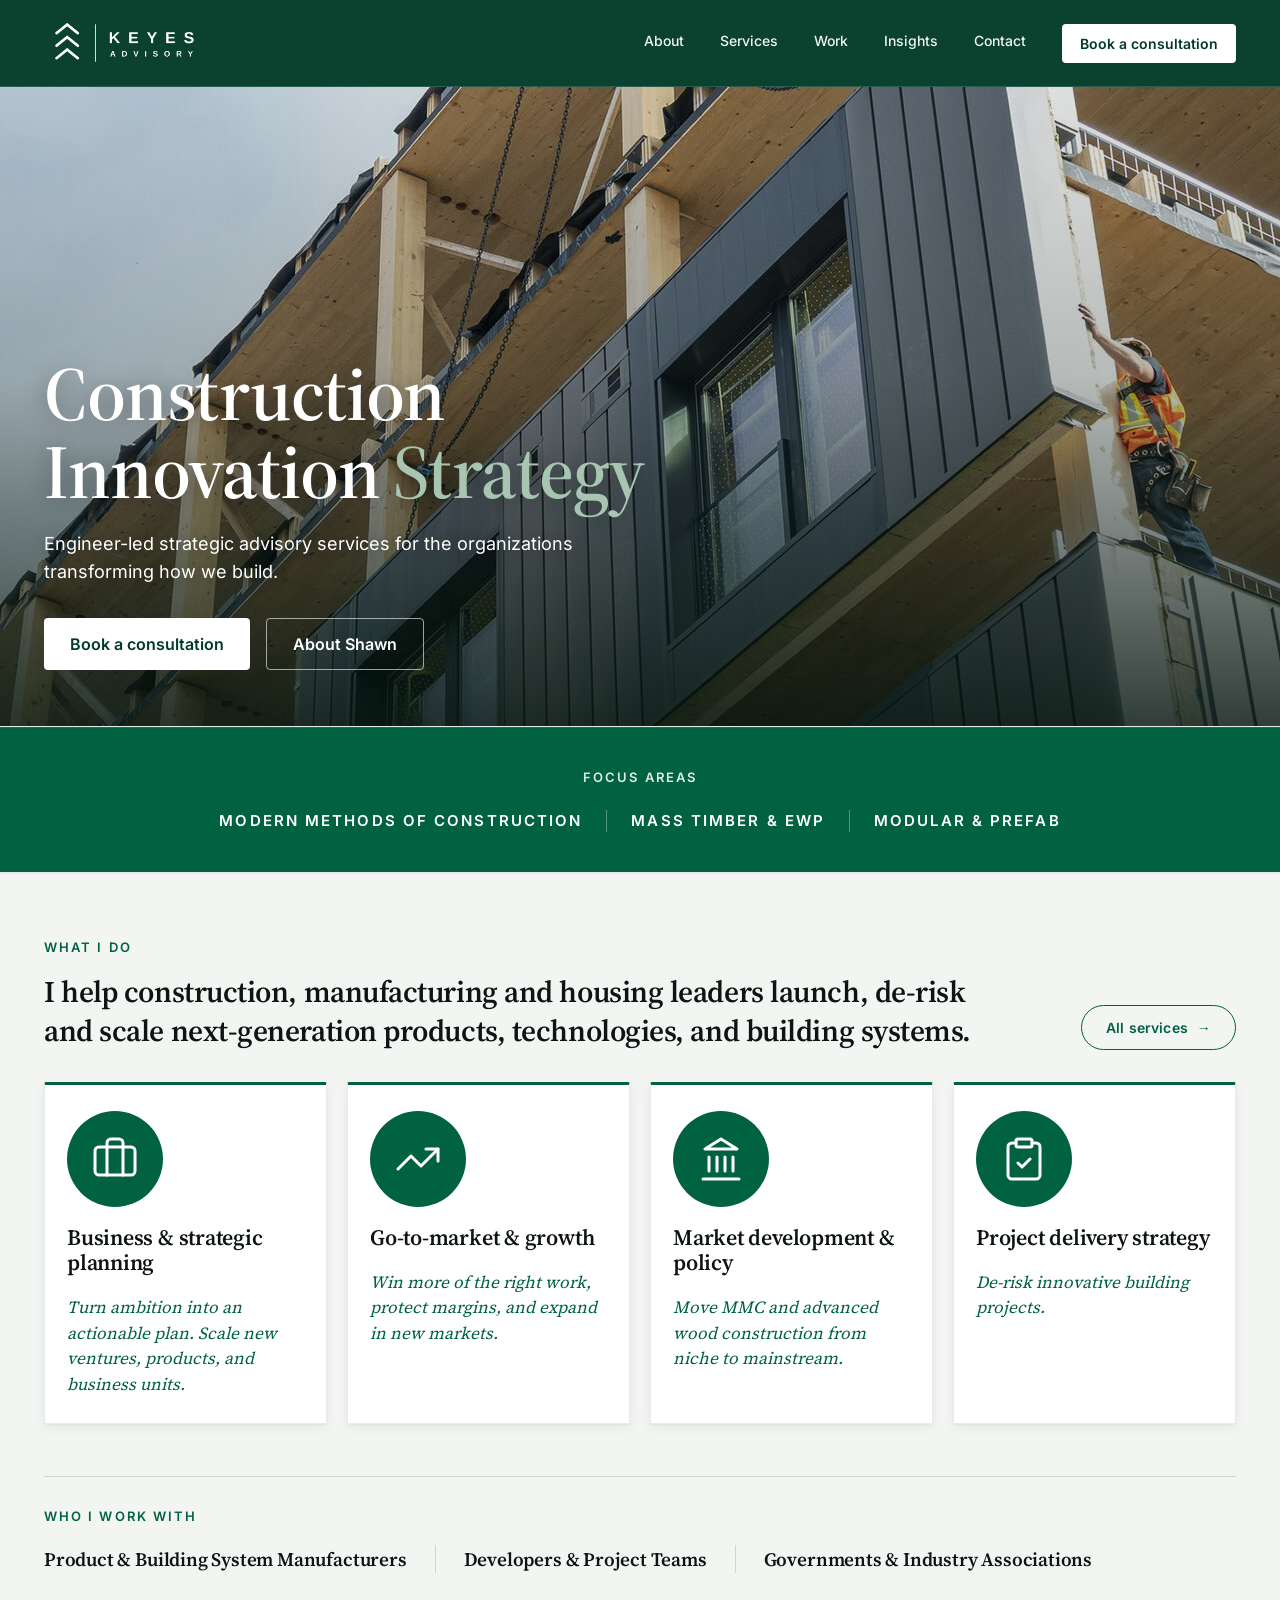
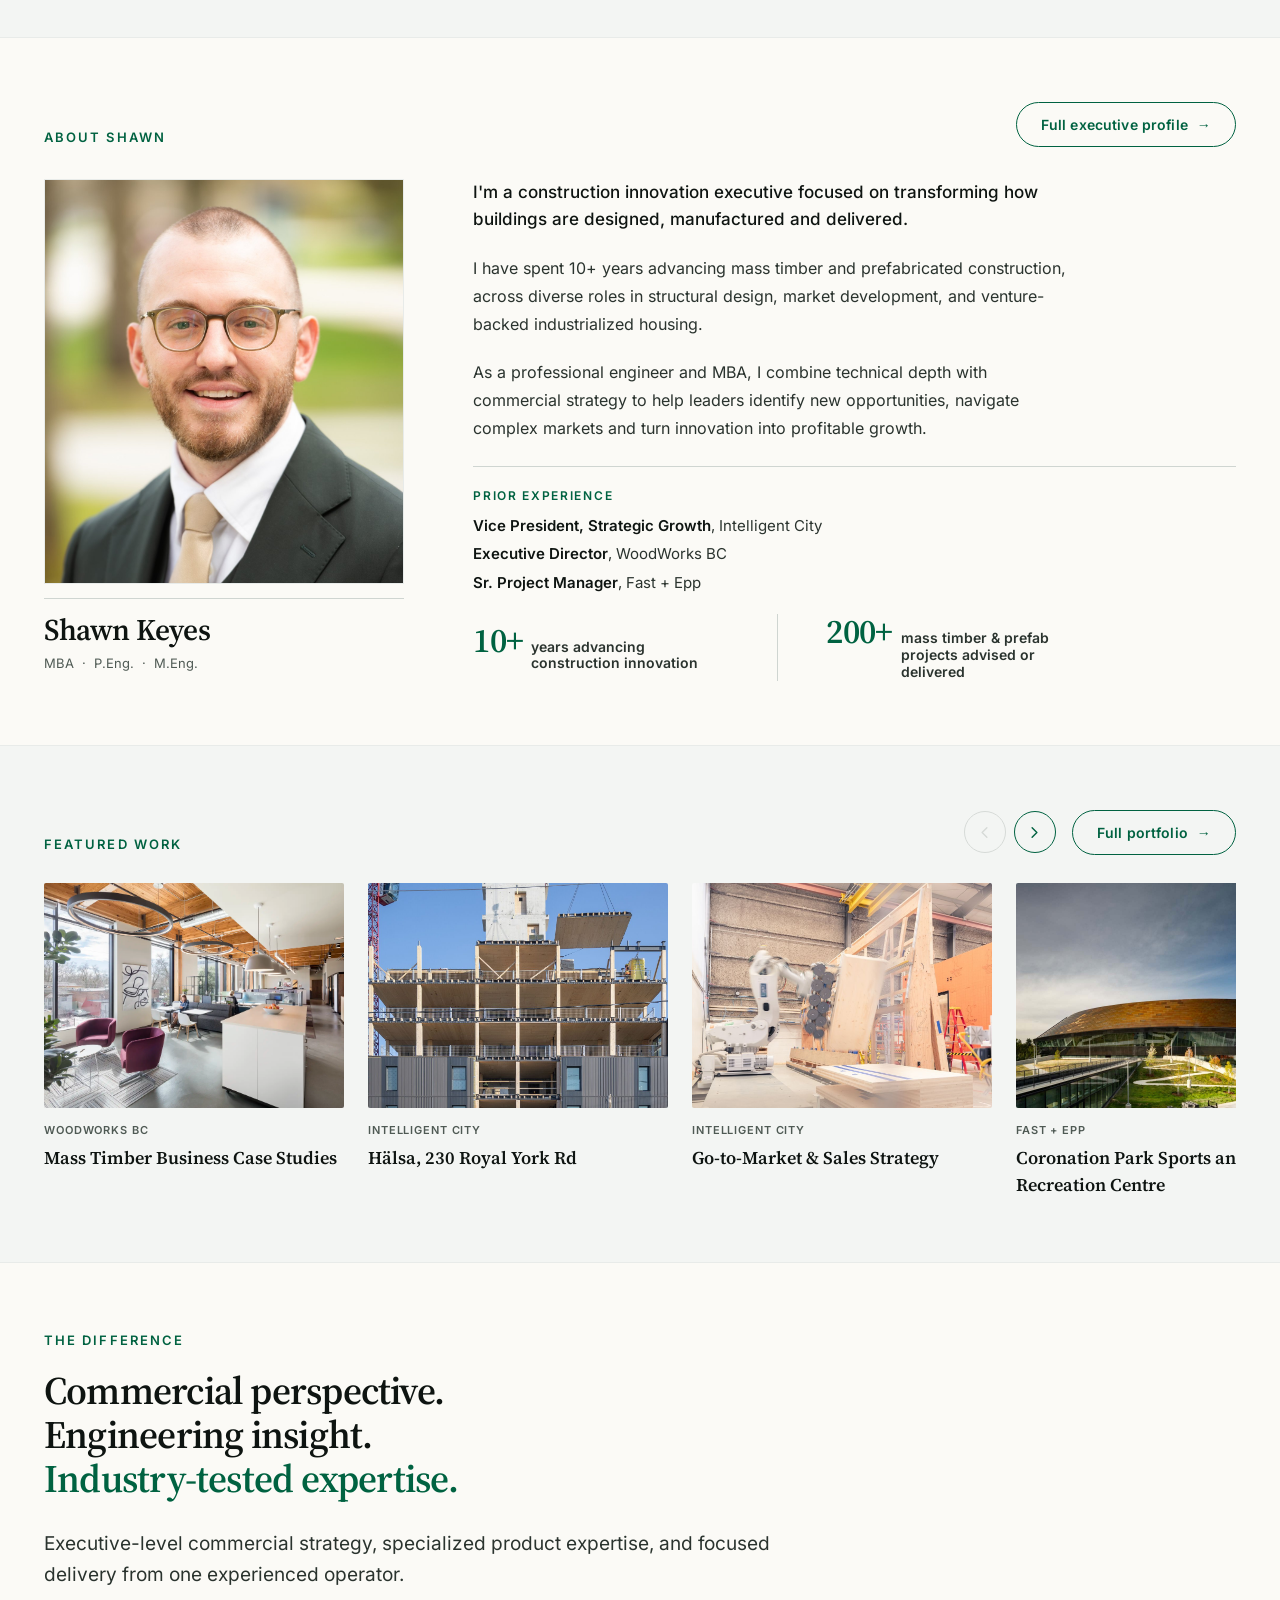
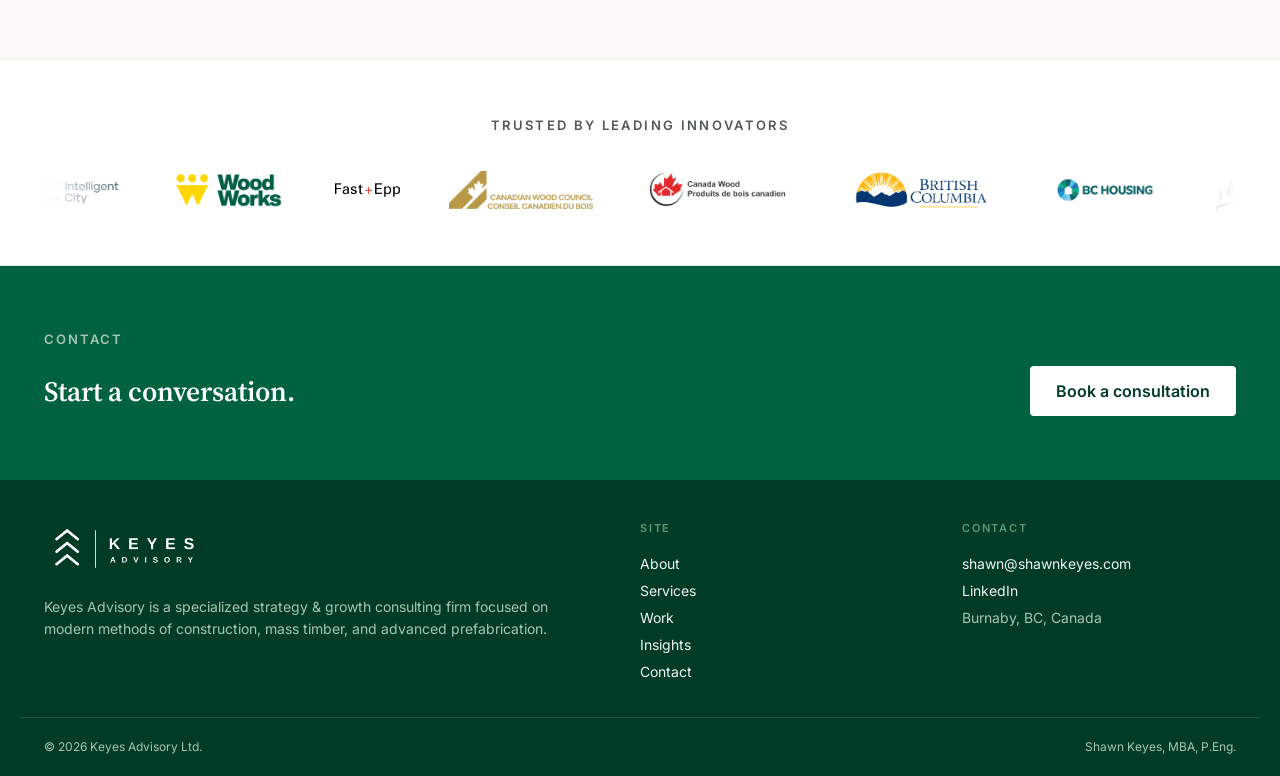
==== commit 9c6152ea: "Draft round 8: CTAs to the contact form, copy fixes, carousel edge All pages - Every "Book a consult" ====
--- a/index.html
+++ b/index.html
@@ -53,7 +53,7 @@
       <a class="site-nav__link" href="portfolio.html">Work</a>
       <a class="site-nav__link" href="insights.html">Insights</a>
       <a class="site-nav__link" href="contact.html">Contact</a>
-      <a class="site-nav__cta" href="mailto:shawn@shawnkeyes.com?subject=Intro%20call">Book a consultation</a>
+      <a class="site-nav__cta" href="contact.html">Book a consultation</a>
     </nav>
   </div>
 </header>
@@ -68,7 +68,7 @@
       <h1 class="img-hero__title">Construction<br>Innovation <span class="accent">Strategy</span></h1>
       <p class="img-hero__lede home-hero__lede">Engineer-led strategic advisory services for the organizations transforming how we build.</p>
       <div class="img-hero__actions">
-        <a class="btn btn--white" href="mailto:shawn@shawnkeyes.com?subject=Intro%20call">Book a consultation</a>
+        <a class="btn btn--white" href="contact.html">Book a consultation</a>
         <a class="btn btn--outline-light" href="about.html">About Shawn</a>
       </div>
     </div>
@@ -187,7 +187,7 @@
     <div class="wrap" style="padding-top:64px;padding-bottom:64px;">
       <div class="work-head">
         <div>
-          <span class="eyebrow">Selected work</span>
+          <span class="eyebrow">Featured work</span>
         </div>
         <div class="work-head__controls">
           <div class="carousel__nav">
@@ -239,7 +239,7 @@
       <div class="cta-band__row">
         <h2 class="cta-band__h2">Start a conversation.</h2>
         <div class="cta-band__actions">
-          <a class="btn btn--white" href="mailto:shawn@shawnkeyes.com?subject=Intro%20call">Book a consultation</a>
+          <a class="btn btn--white" href="contact.html">Book a consultation</a>
         </div>
       </div>
     </div>
--- a/css/pages.css
+++ b/css/pages.css
@@ -358,23 +358,6 @@
 }
 .carousel__track::-webkit-scrollbar { display: none; }
 .carousel__track:focus-visible { outline: 2px solid var(--forest-400); outline-offset: 4px; }
-/* Fade whichever edge still has cards beyond it. Pointer devices only:
-   on touch the row bleeds off-screen instead, which reads better. */
-@media (hover: hover) {
-  .carousel__track {
-    -webkit-mask-image: linear-gradient(90deg, transparent 0, #000 4%, #000 96%, transparent 100%);
-    mask-image: linear-gradient(90deg, transparent 0, #000 4%, #000 96%, transparent 100%);
-  }
-  .carousel.is-start .carousel__track {
-    -webkit-mask-image: linear-gradient(90deg, #000 96%, transparent 100%);
-    mask-image: linear-gradient(90deg, #000 96%, transparent 100%);
-  }
-  .carousel.is-end .carousel__track {
-    -webkit-mask-image: linear-gradient(90deg, transparent 0, #000 4%);
-    mask-image: linear-gradient(90deg, transparent 0, #000 4%);
-  }
-  .carousel.is-start.is-end .carousel__track { -webkit-mask-image: none; mask-image: none; }
-}
 .carousel__track.is-dragging { cursor: grabbing; }
 .carousel__track.is-dragging .work-card { pointer-events: none; }
 
@@ -526,6 +509,7 @@
 .bio { background: var(--forest-100); border-bottom: 1px solid var(--ink-100); }
 .bio__grid { display: grid; grid-template-columns: 4fr 8fr; gap: 56px; align-items: start; padding: 72px 24px 64px; max-width: var(--max-w); margin: 0 auto; }
 .bio__aside { position: sticky; top: 88px; }
+.bio__label { margin-bottom: 16px; }
 .bio__portrait { margin: 0; }
 .bio__portrait img { border-radius: 2px; width: 100%; aspect-ratio: 4/5; object-fit: cover; object-position: center 15%; display: block; }
 .bio__name { font-family: var(--font-display); font-size: 34px; font-weight: 600; line-height: 1.1; letter-spacing: -0.015em; color: var(--ink-900); margin: 20px 0 0; }
@@ -535,8 +519,10 @@
 .bio__social { display: flex; gap: 12px; margin-top: 18px; }
 .bio__social a { display: inline-flex; align-items: center; justify-content: center; width: 40px; height: 40px; border-radius: 50%; background: var(--forest-700); color: #fff; transition: background var(--dur-1) var(--ease); }
 .bio__social a:hover { background: var(--forest-900); }
-.bio__body p { font-size: 17px; line-height: 1.6; color: var(--ink-700); max-width: 60ch; }
-.bio__body p + p { margin-top: 16px; font-size: 16px; line-height: 1.65; }
+.bio__body p { font-size: 17px; line-height: 1.6; color: var(--ink-700); max-width: 60ch; margin: 0; }
+/* First paragraph aligns to the top of the Bio label opposite it. */
+.bio__first { font-size: 18px !important; line-height: 1.6; color: var(--ink-900) !important; }
+.bio__body p + p { margin-top: 18px; font-size: 16px; line-height: 1.65; }
 
 .career__grid { display: grid; grid-template-columns: 1fr 600px; gap: 48px; align-items: start; }
 .acc { border-top: 1px solid var(--ink-200); }
@@ -724,6 +710,7 @@
 
   /* About: headshot + name/credentials/links fit within the first screen */
   .bio__grid { padding-top: 40px; padding-bottom: 48px; gap: 22px; }
+  .bio__label { margin-bottom: 12px; }
   .bio__portrait img { height: 44vh; width: auto; max-width: 100%; }
   .bio__name { margin-top: 16px; }
 
